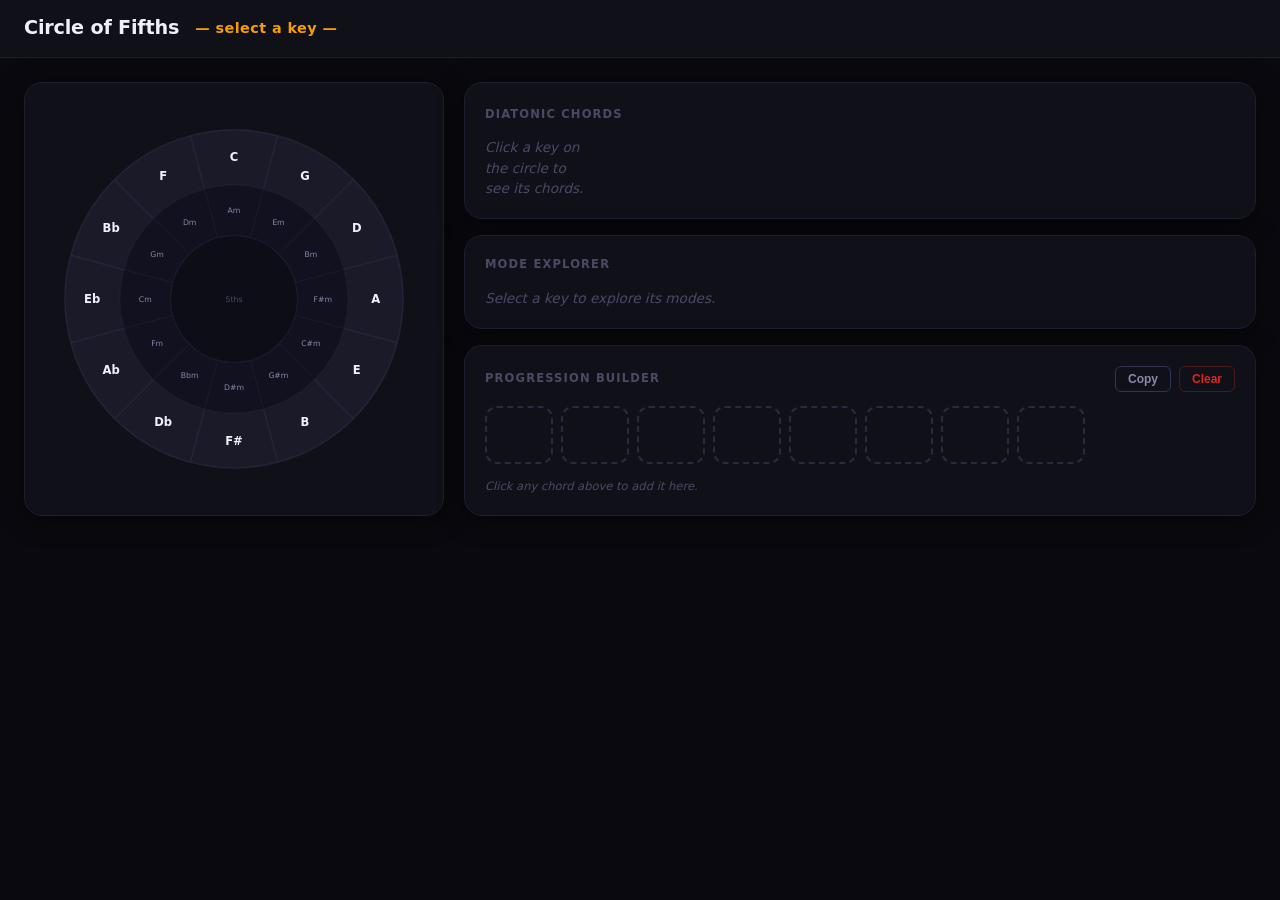
==== index.html @ 16971f15 "Add Circle of Fifths guitar tool (v1.0) Interactive browser tool for a left-handed guitarist to expl" ====
<!DOCTYPE html>
<html lang="en">
<head>
  <meta charset="UTF-8">
  <meta name="viewport" content="width=device-width, initial-scale=1.0">
  <title>Circle of Fifths — Guitar Tool</title>
  <link rel="stylesheet" href="css/style.css">
</head>
<body>

  <header class="site-header">
    <div class="header-inner">
      <h1>Circle of Fifths</h1>
      <span class="header-key" id="header-key">— select a key —</span>
    </div>
  </header>

  <main class="layout">

    <!-- Left column: Circle SVG -->
    <section class="panel panel--circle">
      <svg id="circle-svg" viewBox="-200 -200 400 400" width="400" height="400" aria-label="Circle of Fifths"></svg>
    </section>

    <!-- Right column: stacked panels -->
    <div class="panel-stack">

      <!-- Diatonic chords -->
      <section class="panel panel--chords">
        <h2 class="panel-title">Diatonic Chords <span id="key-label"></span></h2>
        <div class="chord-grid" id="chord-grid">
          <p class="placeholder">Click a key on the circle to see its chords.</p>
        </div>
      </section>

      <!-- Mode explorer -->
      <section class="panel panel--modes">
        <h2 class="panel-title">Mode Explorer</h2>
        <div class="mode-list" id="mode-list">
          <p class="placeholder">Select a key to explore its modes.</p>
        </div>
      </section>

      <!-- Progression builder -->
      <section class="panel panel--progression">
        <div class="progression-header">
          <h2 class="panel-title">Progression Builder</h2>
          <div class="progression-actions">
            <button class="btn btn--ghost" id="btn-copy" title="Copy chord names to clipboard">Copy</button>
            <button class="btn btn--danger" id="btn-clear">Clear</button>
          </div>
        </div>
        <div class="progression-slots" id="progression-slots"></div>
        <p class="progression-hint" id="progression-hint">Click any chord above to add it here.</p>
      </section>

    </div>
  </main>

  <!-- Chord diagram modal -->
  <div class="modal-overlay" id="modal-overlay" hidden>
    <div class="modal" id="modal-chord" role="dialog" aria-modal="true">
      <button class="modal-close" id="modal-close" aria-label="Close">×</button>
      <h3 class="modal-title" id="modal-title"></h3>
      <p class="modal-subtitle" id="modal-subtitle"></p>
      <div class="diagram-container">
        <svg id="diagram-svg" viewBox="0 0 130 170" width="130" height="170"></svg>
      </div>
      <p class="diagram-lefty-note">Left-handed diagram (low E on right)</p>
    </div>
  </div>

  <!-- Shared state: declared before all modules so every script can access it -->
  <script>
    var AppState = {
      currentKey: null,
      currentKeyIndex: null,
      currentChords: [],
    };
  </script>

  <!-- Modules loaded in dependency order (no ES modules — file:// CORS safe) -->
  <script src="js/theory.js"></script>
  <script src="js/voicings.js"></script>
  <script src="js/circle.js"></script>
  <script src="js/chords.js"></script>
  <script src="js/progression.js"></script>
  <script src="js/app.js"></script>

</body>
</html>
---- css/style.css ----
/* ============================================================
   Circle of Fifths — Guitar Tool
   Dark music-studio aesthetic
   ============================================================ */

/* --- Design Tokens ----------------------------------------- */
:root {
  --bg-base:      #09090f;
  --bg-surface:   #101018;
  --bg-elevated:  #181826;
  --bg-hover:     #1f1f30;

  --text-primary:   #f0f0f8;
  --text-secondary: #8888aa;
  --text-muted:     #4a4a66;

  /* Chord quality colors */
  --color-maj:  #f59e0b;   /* amber/gold */
  --color-min:  #6b7280;   /* steel gray */
  --color-dim:  #ef4444;   /* red */

  /* Circle highlight colors */
  --circle-selected:  #7c3aed;   /* violet — selected key */
  --circle-fifth:     #0891b2;   /* cyan — dominant (V) */
  --circle-fourth:    #0e7490;   /* dark cyan — subdominant (IV) */
  --circle-rel-minor: #6d28d9;   /* purple — relative minor */
  --circle-default:   #1a1a28;
  --circle-minor-default: #111120;

  /* Accent / UI */
  --accent:       #7c3aed;
  --accent-hover: #6d28d9;
  --danger:       #dc2626;

  --radius-sm:  6px;
  --radius-md:  12px;
  --radius-lg:  18px;

  --shadow-panel: 0 4px 24px rgba(0,0,0,0.5);
  --glow-violet:  0 0 24px rgba(124,58,237,0.35);

  --font-ui: 'Inter', 'Segoe UI', system-ui, sans-serif;
}

/* --- Reset -------------------------------------------------- */
*, *::before, *::after { box-sizing: border-box; margin: 0; padding: 0; }
html { font-size: 16px; }
body {
  background: var(--bg-base);
  color: var(--text-primary);
  font-family: var(--font-ui);
  min-height: 100vh;
  line-height: 1.5;
}

/* --- Header ------------------------------------------------- */
.site-header {
  background: var(--bg-surface);
  border-bottom: 1px solid #1e1e30;
  padding: 14px 24px;
  position: sticky;
  top: 0;
  z-index: 10;
}
.header-inner {
  max-width: 1300px;
  margin: 0 auto;
  display: flex;
  align-items: center;
  gap: 16px;
}
.site-header h1 {
  font-size: 1.2rem;
  font-weight: 700;
  letter-spacing: -0.01em;
  color: var(--text-primary);
}
.header-key {
  font-size: 0.9rem;
  color: var(--color-maj);
  font-weight: 600;
  letter-spacing: 0.03em;
}

/* --- Layout ------------------------------------------------- */
.layout {
  display: grid;
  grid-template-columns: 420px 1fr;
  gap: 20px;
  padding: 24px;
  max-width: 1300px;
  margin: 0 auto;
  align-items: start;
}

@media (max-width: 900px) {
  .layout {
    grid-template-columns: 1fr;
  }
  .panel--circle {
    display: flex;
    justify-content: center;
  }
}

/* --- Panels ------------------------------------------------- */
.panel {
  background: var(--bg-surface);
  border: 1px solid #1e1e30;
  border-radius: var(--radius-lg);
  padding: 20px;
  box-shadow: var(--shadow-panel);
}

.panel-stack {
  display: flex;
  flex-direction: column;
  gap: 16px;
}

.panel-title {
  font-size: 0.72rem;
  font-weight: 600;
  letter-spacing: 0.1em;
  text-transform: uppercase;
  color: var(--text-muted);
  margin-bottom: 14px;
}
.panel-title span {
  color: var(--color-maj);
  text-transform: none;
  letter-spacing: 0;
  font-size: 0.85rem;
}

.placeholder {
  color: var(--text-muted);
  font-size: 0.85rem;
  font-style: italic;
}

/* --- Circle SVG -------------------------------------------- */
.panel--circle {
  display: flex;
  justify-content: center;
  align-items: center;
  padding: 16px;
}

/* CSS classes applied to SVG <path> elements by circle.js */
.arc-major {
  fill: var(--circle-default);
  stroke: #242438;
  stroke-width: 1.5;
  cursor: pointer;
  transition: fill 0.15s ease, filter 0.15s ease;
}
.arc-major:hover { fill: var(--bg-hover); }
.arc-major.selected {
  fill: var(--circle-selected);
  filter: drop-shadow(0 0 10px rgba(124,58,237,0.7));
}
.arc-major.neighbor-fifth  { fill: #0c3d4d; }
.arc-major.neighbor-fourth { fill: #0a3040; }

.arc-minor {
  fill: var(--circle-minor-default);
  stroke: #1a1a2a;
  stroke-width: 1;
  cursor: pointer;
  transition: fill 0.15s ease;
}
.arc-minor:hover { fill: #181828; }
.arc-minor.selected { fill: var(--circle-rel-minor); }
.arc-minor.neighbor-fifth  { fill: #0a2a35; }
.arc-minor.neighbor-fourth { fill: #08222c; }

/* Text inside circle arcs */
.arc-label-major {
  fill: var(--text-primary);
  font-size: 12px;
  font-weight: 700;
  font-family: var(--font-ui);
  text-anchor: middle;
  dominant-baseline: central;
  pointer-events: none;
  user-select: none;
}
.arc-label-minor {
  fill: var(--text-secondary);
  font-size: 8px;
  font-weight: 500;
  font-family: var(--font-ui);
  text-anchor: middle;
  dominant-baseline: central;
  pointer-events: none;
  user-select: none;
}
.arc-label-major.selected { fill: #ffffff; }
.arc-label-minor.selected { fill: #e0d4ff; }

/* Center hub */
.circle-center {
  fill: #0d0d18;
  stroke: #242438;
  stroke-width: 1.5;
}
.circle-center-text {
  fill: var(--text-muted);
  font-size: 8px;
  font-family: var(--font-ui);
  text-anchor: middle;
  dominant-baseline: central;
  pointer-events: none;
  user-select: none;
}

/* --- Chord Grid -------------------------------------------- */
.chord-grid {
  display: grid;
  grid-template-columns: repeat(7, 1fr);
  gap: 6px;
}

@media (max-width: 700px) {
  .chord-grid { grid-template-columns: repeat(4, 1fr); }
}

.chord-card {
  background: var(--bg-elevated);
  border: 2px solid transparent;
  border-radius: var(--radius-md);
  padding: 10px 6px;
  cursor: pointer;
  text-align: center;
  transition: border-color 0.15s, transform 0.1s, box-shadow 0.15s;
  position: relative;
}
.chord-card:hover {
  border-color: var(--accent);
  transform: translateY(-2px);
  box-shadow: 0 4px 16px rgba(124,58,237,0.2);
}
.chord-card.active {
  border-color: var(--color-maj);
  background: #1e1a0a;
}

.chord-roman {
  display: block;
  font-size: 0.62rem;
  font-weight: 700;
  letter-spacing: 0.05em;
  margin-bottom: 4px;
}
.chord-card--maj .chord-roman { color: var(--color-maj); }
.chord-card--min .chord-roman { color: var(--color-min); }
.chord-card--dim .chord-roman { color: var(--color-dim); }

.chord-name {
  display: block;
  font-size: 1rem;
  font-weight: 700;
  line-height: 1.1;
  margin-bottom: 3px;
}

.chord-mode-name {
  display: block;
  font-size: 0.6rem;
  color: var(--text-muted);
  line-height: 1.2;
}

.btn-diagram {
  display: block;
  width: 100%;
  margin-top: 6px;
  padding: 3px 0;
  background: #242438;
  border: 1px solid #333355;
  border-radius: var(--radius-sm);
  color: var(--text-secondary);
  font-size: 0.58rem;
  letter-spacing: 0.05em;
  cursor: pointer;
  transition: background 0.1s, color 0.1s;
}
.btn-diagram:hover {
  background: var(--accent);
  color: #fff;
  border-color: var(--accent);
}

/* --- Mode List --------------------------------------------- */
.mode-list {
  display: flex;
  flex-direction: column;
  gap: 8px;
}

.mode-row {
  display: flex;
  gap: 12px;
  align-items: flex-start;
  padding: 10px 12px;
  background: var(--bg-elevated);
  border-radius: var(--radius-md);
  border-left: 3px solid var(--mode-color, #333);
}

.mode-meta {
  flex-shrink: 0;
  min-width: 72px;
}
.mode-chord-name {
  font-weight: 700;
  font-size: 0.95rem;
  display: block;
  line-height: 1.2;
}
.mode-roman {
  font-size: 0.65rem;
  color: var(--text-muted);
  display: block;
}

.mode-info { flex: 1; }
.mode-name {
  font-size: 0.78rem;
  font-weight: 600;
  color: var(--text-secondary);
  display: block;
  margin-bottom: 2px;
}
.mode-desc {
  font-size: 0.72rem;
  color: var(--text-muted);
  line-height: 1.4;
}

/* --- Progression Builder ----------------------------------- */
.progression-header {
  display: flex;
  justify-content: space-between;
  align-items: center;
  margin-bottom: 14px;
}
.progression-header .panel-title { margin-bottom: 0; }

.progression-actions {
  display: flex;
  gap: 8px;
}

.btn {
  padding: 5px 12px;
  border-radius: var(--radius-sm);
  font-size: 0.75rem;
  font-weight: 600;
  cursor: pointer;
  border: 1px solid transparent;
  transition: background 0.1s, opacity 0.1s;
}
.btn--ghost {
  background: transparent;
  border-color: #333355;
  color: var(--text-secondary);
}
.btn--ghost:hover { border-color: var(--accent); color: var(--text-primary); }
.btn--danger {
  background: transparent;
  border-color: #4a1a1a;
  color: var(--danger);
}
.btn--danger:hover { background: var(--danger); color: #fff; }

.progression-slots {
  display: flex;
  gap: 8px;
  flex-wrap: wrap;
  min-height: 62px;
  align-items: flex-start;
}

.prog-slot {
  width: 68px;
  min-height: 58px;
  border-radius: var(--radius-md);
  display: flex;
  flex-direction: column;
  align-items: center;
  justify-content: center;
  gap: 3px;
  position: relative;
  font-size: 0.8rem;
}
.prog-slot--empty {
  border: 2px dashed #2a2a3f;
  background: transparent;
}
.prog-slot--filled {
  background: var(--bg-elevated);
  border: 2px solid #333355;
  cursor: pointer;
}
.prog-slot--filled:hover { border-color: var(--danger); }
.prog-slot--filled:hover .prog-remove { opacity: 1; }

.prog-slot--maj { border-color: #3a2a00 !important; }
.prog-slot--maj:hover { border-color: var(--danger) !important; }
.prog-slot--min { border-color: #2a2a3a !important; }
.prog-slot--min:hover { border-color: var(--danger) !important; }
.prog-slot--dim { border-color: #2a1010 !important; }
.prog-slot--dim:hover { border-color: var(--danger) !important; }

.prog-roman {
  font-size: 0.6rem;
  color: var(--text-muted);
  font-weight: 600;
}
.prog-name {
  font-weight: 700;
  font-size: 0.9rem;
}
.prog-slot--maj .prog-name { color: var(--color-maj); }
.prog-slot--min .prog-name { color: var(--text-secondary); }
.prog-slot--dim .prog-name { color: var(--color-dim); }

.prog-remove {
  position: absolute;
  top: -7px; right: -7px;
  width: 18px; height: 18px;
  border-radius: 50%;
  background: var(--danger);
  color: #fff;
  border: none;
  cursor: pointer;
  font-size: 11px;
  line-height: 1;
  display: flex;
  align-items: center;
  justify-content: center;
  opacity: 0;
  transition: opacity 0.15s;
}

.progression-hint {
  font-size: 0.72rem;
  color: var(--text-muted);
  font-style: italic;
  margin-top: 10px;
}

/* --- Modal ------------------------------------------------- */
.modal-overlay {
  position: fixed;
  inset: 0;
  background: rgba(0,0,0,0.75);
  display: flex;
  align-items: center;
  justify-content: center;
  backdrop-filter: blur(4px);
  z-index: 100;
}
.modal-overlay[hidden] { display: none; }

.modal {
  background: var(--bg-surface);
  border: 1px solid #2a2a40;
  border-radius: var(--radius-lg);
  padding: 28px 32px;
  min-width: 220px;
  text-align: center;
  position: relative;
  box-shadow: var(--glow-violet), var(--shadow-panel);
  animation: modal-in 0.18s ease;
}
@keyframes modal-in {
  from { opacity: 0; transform: scale(0.92) translateY(8px); }
  to   { opacity: 1; transform: scale(1) translateY(0); }
}

.modal-close {
  position: absolute;
  top: 12px; right: 14px;
  background: transparent;
  border: none;
  color: var(--text-muted);
  font-size: 1.4rem;
  cursor: pointer;
  line-height: 1;
  transition: color 0.1s;
}
.modal-close:hover { color: var(--text-primary); }

.modal-title {
  font-size: 1.6rem;
  font-weight: 800;
  margin-bottom: 4px;
}
.modal-subtitle {
  font-size: 0.75rem;
  color: var(--text-muted);
  margin-bottom: 20px;
}

.diagram-container {
  display: flex;
  justify-content: center;
  margin: 0 auto 10px;
}

.diagram-lefty-note {
  font-size: 0.65rem;
  color: var(--text-muted);
  font-style: italic;
  margin-top: 8px;
}

/* Chord diagram SVG element styles */
.fret-line        { stroke: #2a2a44; stroke-width: 1; }
.fret-line--nut   { stroke: #888; stroke-width: 3; }
.string-line      { stroke: #3a3a55; stroke-width: 1; }
.fret-dot         { fill: var(--accent); }
.dot-open         { fill: none; stroke: #888; stroke-width: 1.5; }
.dot-mute-line    { stroke: #666; stroke-width: 1.5; stroke-linecap: round; }
.barre-bar        { stroke: var(--accent); stroke-width: 10; stroke-linecap: round; opacity: 0.75; }
.fret-number      { fill: var(--text-muted); font-size: 9px; font-family: var(--font-ui); }
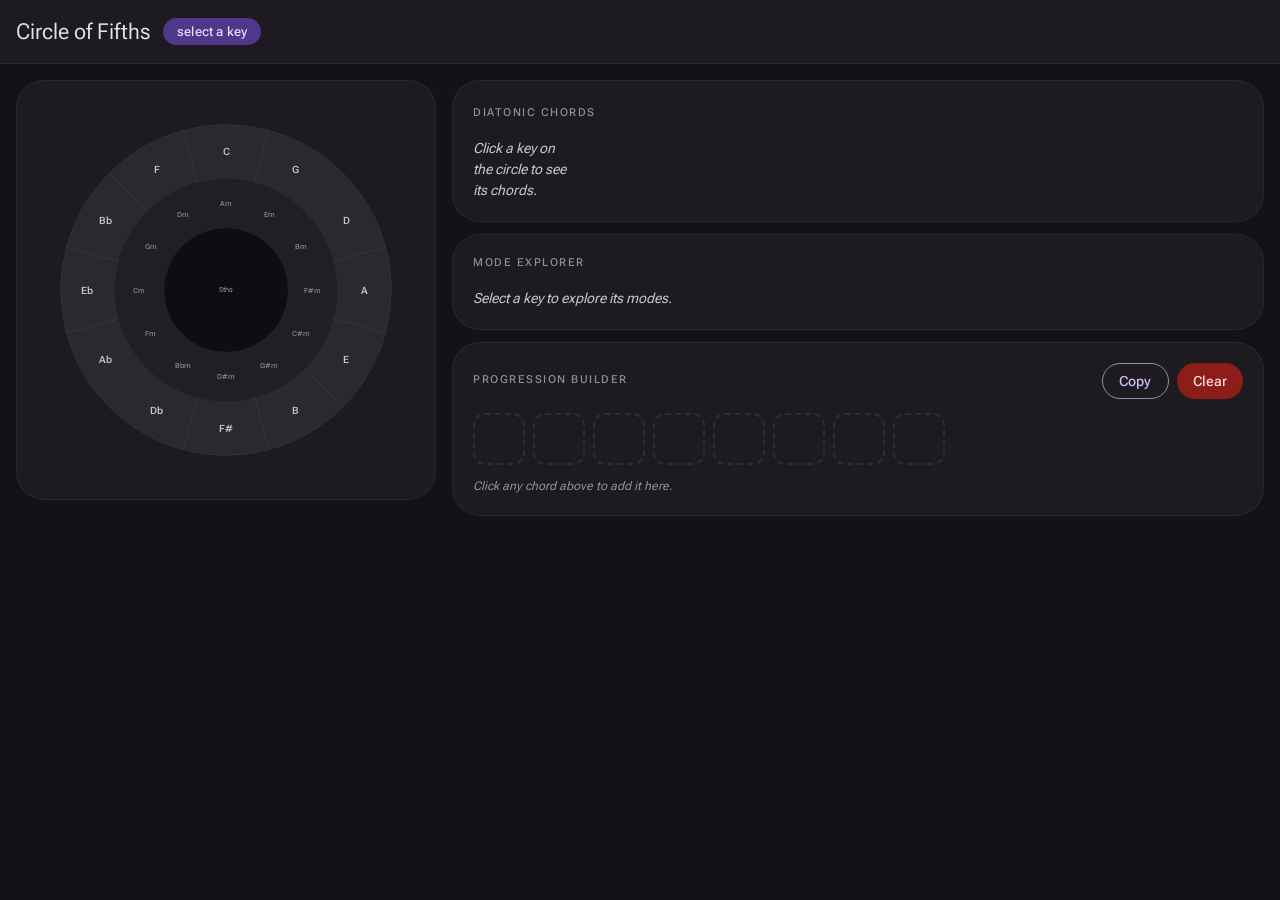
==== commit 3132921b: "Redesign with Material Design 3 + add Vercel hosting config - css/style.css: Complete MD3 dark theme" ====
--- a/index.html
+++ b/index.html
@@ -4,6 +4,12 @@
   <meta charset="UTF-8">
   <meta name="viewport" content="width=device-width, initial-scale=1.0">
   <title>Circle of Fifths — Guitar Tool</title>
+
+  <!-- Roboto Flex — variable font, MD3 standard -->
+  <link rel="preconnect" href="https://fonts.googleapis.com">
+  <link rel="preconnect" href="https://fonts.gstatic.com" crossorigin>
+  <link rel="stylesheet" href="https://fonts.googleapis.com/css2?family=Roboto+Flex:opsz,wght@8..144,300..900&display=swap">
+
   <link rel="stylesheet" href="css/style.css">
 </head>
 <body>
@@ -11,22 +17,25 @@
   <header class="site-header">
     <div class="header-inner">
       <h1>Circle of Fifths</h1>
-      <span class="header-key" id="header-key">— select a key —</span>
+      <span class="header-key" id="header-key">select a key</span>
     </div>
   </header>
 
   <main class="layout">
 
-    <!-- Left column: Circle SVG -->
-    <section class="panel panel--circle">
-      <svg id="circle-svg" viewBox="-200 -200 400 400" width="400" height="400" aria-label="Circle of Fifths"></svg>
+    <!-- Left column: Circle of Fifths SVG -->
+    <section class="panel panel--circle" aria-label="Circle of Fifths">
+      <svg id="circle-svg"
+           viewBox="-200 -200 400 400"
+           width="400" height="400"
+           aria-label="Interactive Circle of Fifths — click a segment to select a key"></svg>
     </section>
 
     <!-- Right column: stacked panels -->
     <div class="panel-stack">
 
-      <!-- Diatonic chords -->
-      <section class="panel panel--chords">
+      <!-- Diatonic chord grid -->
+      <section class="panel panel--chords" aria-live="polite">
         <h2 class="panel-title">Diatonic Chords <span id="key-label"></span></h2>
         <div class="chord-grid" id="chord-grid">
           <p class="placeholder">Click a key on the circle to see its chords.</p>
@@ -34,7 +43,7 @@
       </section>
 
       <!-- Mode explorer -->
-      <section class="panel panel--modes">
+      <section class="panel panel--modes" aria-live="polite">
         <h2 class="panel-title">Mode Explorer</h2>
         <div class="mode-list" id="mode-list">
           <p class="placeholder">Select a key to explore its modes.</p>
@@ -50,36 +59,36 @@
             <button class="btn btn--danger" id="btn-clear">Clear</button>
           </div>
         </div>
-        <div class="progression-slots" id="progression-slots"></div>
+        <div class="progression-slots" id="progression-slots" aria-live="polite"></div>
         <p class="progression-hint" id="progression-hint">Click any chord above to add it here.</p>
       </section>
 
     </div>
   </main>
 
-  <!-- Chord diagram modal -->
-  <div class="modal-overlay" id="modal-overlay" hidden>
-    <div class="modal" id="modal-chord" role="dialog" aria-modal="true">
-      <button class="modal-close" id="modal-close" aria-label="Close">×</button>
+  <!-- MD3 Dialog: chord diagram -->
+  <div class="modal-overlay" id="modal-overlay" hidden role="presentation">
+    <div class="modal" id="modal-chord" role="dialog" aria-modal="true" aria-labelledby="modal-title">
+      <button class="modal-close" id="modal-close" aria-label="Close diagram">&#x2715;</button>
       <h3 class="modal-title" id="modal-title"></h3>
       <p class="modal-subtitle" id="modal-subtitle"></p>
       <div class="diagram-container">
-        <svg id="diagram-svg" viewBox="0 0 130 170" width="130" height="170"></svg>
+        <svg id="diagram-svg" viewBox="0 0 130 170" width="130" height="170" aria-hidden="true"></svg>
       </div>
-      <p class="diagram-lefty-note">Left-handed diagram (low E on right)</p>
+      <p class="diagram-lefty-note">Left-handed · low E on right</p>
     </div>
   </div>
 
-  <!-- Shared state: declared before all modules so every script can access it -->
+  <!-- Shared state: declared before modules -->
   <script>
     var AppState = {
-      currentKey: null,
+      currentKey:      null,
       currentKeyIndex: null,
-      currentChords: [],
+      currentChords:   [],
     };
   </script>
 
-  <!-- Modules loaded in dependency order (no ES modules — file:// CORS safe) -->
+  <!-- Modules in dependency order (no ES modules — Vercel-safe and file:// safe) -->
   <script src="js/theory.js"></script>
   <script src="js/voicings.js"></script>
   <script src="js/circle.js"></script>
--- a/css/style.css
+++ b/css/style.css
@@ -1,529 +1,587 @@
 /* ============================================================
    Circle of Fifths — Guitar Tool
-   Dark music-studio aesthetic
+   Material Design 3 · Dark Theme · Purple seed
    ============================================================ */
 
-/* --- Design Tokens ----------------------------------------- */
+/* ── MD3 Color System ─────────────────────────────────────── */
 :root {
-  --bg-base:      #09090f;
-  --bg-surface:   #101018;
-  --bg-elevated:  #181826;
-  --bg-hover:     #1f1f30;
-
-  --text-primary:   #f0f0f8;
-  --text-secondary: #8888aa;
-  --text-muted:     #4a4a66;
-
-  /* Chord quality colors */
-  --color-maj:  #f59e0b;   /* amber/gold */
-  --color-min:  #6b7280;   /* steel gray */
-  --color-dim:  #ef4444;   /* red */
-
-  /* Circle highlight colors */
-  --circle-selected:  #7c3aed;   /* violet — selected key */
-  --circle-fifth:     #0891b2;   /* cyan — dominant (V) */
-  --circle-fourth:    #0e7490;   /* dark cyan — subdominant (IV) */
-  --circle-rel-minor: #6d28d9;   /* purple — relative minor */
-  --circle-default:   #1a1a28;
-  --circle-minor-default: #111120;
-
-  /* Accent / UI */
-  --accent:       #7c3aed;
-  --accent-hover: #6d28d9;
-  --danger:       #dc2626;
-
-  --radius-sm:  6px;
-  --radius-md:  12px;
-  --radius-lg:  18px;
-
-  --shadow-panel: 0 4px 24px rgba(0,0,0,0.5);
-  --glow-violet:  0 0 24px rgba(124,58,237,0.35);
-
-  --font-ui: 'Inter', 'Segoe UI', system-ui, sans-serif;
-}
-
-/* --- Reset -------------------------------------------------- */
+  /* Primary — Violet */
+  --md-primary:                #D0BCFF;
+  --md-on-primary:             #381E72;
+  --md-primary-container:      #4F378A;
+  --md-on-primary-container:   #EADDFF;
+
+  /* Secondary — Lavender */
+  --md-secondary:              #CCC2DC;
+  --md-on-secondary:           #332D41;
+  --md-secondary-container:    #4A4458;
+  --md-on-secondary-container: #E8DEF8;
+
+  /* Tertiary — Rose */
+  --md-tertiary:               #EFB8C8;
+  --md-on-tertiary:            #492532;
+  --md-tertiary-container:     #633B48;
+  --md-on-tertiary-container:  #FFD8E4;
+
+  /* Error */
+  --md-error:                  #F2B8B5;
+  --md-on-error:               #601410;
+  --md-error-container:        #8C1D18;
+  --md-on-error-container:     #F9DEDC;
+
+  /* Surface (dark) */
+  --md-background:             #141218;
+  --md-on-background:          #E6E0E9;
+  --md-surface:                #141218;
+  --md-on-surface:             #E6E0E9;
+  --md-surface-variant:        #49454F;
+  --md-on-surface-variant:     #CAC4D0;
+  --md-outline:                #938F99;
+  --md-outline-variant:        #49454F;
+
+  /* Surface containers — elevation tiers */
+  --md-surf-0: #0F0D13;
+  --md-surf-1: #1D1B20;
+  --md-surf-2: #211F26;
+  --md-surf-3: #2B2930;
+  --md-surf-4: #302E37;
+  --md-surf-5: #36343B;
+
+  /* Music semantic */
+  --color-maj: #FFB84D;
+  --color-min: #CAC4D0;
+  --color-dim: #F2B8B5;
+
+  /* Circle highlight colours */
+  --circle-selected-fill:  #4F378A;
+  --circle-fifth-fill:     #1A3B39;
+  --circle-fourth-fill:    #1B2F46;
+  --circle-minor-sel-fill: #4A4458;
+
+  /* MD3 Shape scale */
+  --shape-xs:   4px;
+  --shape-sm:   8px;
+  --shape-md:   12px;
+  --shape-lg:   16px;
+  --shape-xl:   28px;
+  --shape-full: 9999px;
+
+  --font: 'Roboto Flex', 'Roboto', system-ui, sans-serif;
+}
+
+/* ── Reset ────────────────────────────────────────────────── */
 *, *::before, *::after { box-sizing: border-box; margin: 0; padding: 0; }
-html { font-size: 16px; }
+html { font-size: 16px; scroll-behavior: smooth; }
 body {
-  background: var(--bg-base);
-  color: var(--text-primary);
-  font-family: var(--font-ui);
+  background: var(--md-background);
+  color: var(--md-on-background);
+  font-family: var(--font);
   min-height: 100vh;
   line-height: 1.5;
-}
-
-/* --- Header ------------------------------------------------- */
+  -webkit-font-smoothing: antialiased;
+}
+
+/* ── MD3 Top App Bar ──────────────────────────────────────── */
 .site-header {
-  background: var(--bg-surface);
-  border-bottom: 1px solid #1e1e30;
-  padding: 14px 24px;
+  background: var(--md-surf-1);
+  height: 64px;
+  display: flex;
+  align-items: center;
+  padding: 0 16px;
   position: sticky;
   top: 0;
-  z-index: 10;
+  z-index: 20;
+  border-bottom: 1px solid rgba(255,255,255,0.07);
 }
 .header-inner {
-  max-width: 1300px;
+  max-width: 1400px;
+  width: 100%;
   margin: 0 auto;
   display: flex;
   align-items: center;
-  gap: 16px;
+  gap: 12px;
 }
 .site-header h1 {
-  font-size: 1.2rem;
-  font-weight: 700;
-  letter-spacing: -0.01em;
-  color: var(--text-primary);
+  font-size: 22px;
+  font-weight: 400;
+  color: var(--md-on-surface);
+  letter-spacing: 0;
+  line-height: 1;
 }
 .header-key {
-  font-size: 0.9rem;
-  color: var(--color-maj);
-  font-weight: 600;
-  letter-spacing: 0.03em;
-}
-
-/* --- Layout ------------------------------------------------- */
+  font-size: 13px;
+  font-weight: 500;
+  background: var(--md-primary-container);
+  color: var(--md-on-primary-container);
+  padding: 4px 14px;
+  border-radius: var(--shape-full);
+  letter-spacing: 0.2px;
+  transition: background 0.2s;
+}
+
+/* ── Layout grid ──────────────────────────────────────────── */
 .layout {
   display: grid;
   grid-template-columns: 420px 1fr;
-  gap: 20px;
-  padding: 24px;
-  max-width: 1300px;
+  gap: 16px;
+  padding: 16px;
+  max-width: 1400px;
   margin: 0 auto;
   align-items: start;
 }
-
-@media (max-width: 900px) {
+@media (max-width: 1120px) {
   .layout {
     grid-template-columns: 1fr;
+    max-width: 660px;
   }
-  .panel--circle {
-    display: flex;
-    justify-content: center;
-  }
-}
-
-/* --- Panels ------------------------------------------------- */
+}
+
+/* ── Surface cards (panels) ───────────────────────────────── */
 .panel {
-  background: var(--bg-surface);
-  border: 1px solid #1e1e30;
-  border-radius: var(--radius-lg);
+  background: var(--md-surf-1);
+  border-radius: var(--shape-xl);
   padding: 20px;
-  box-shadow: var(--shadow-panel);
-}
-
+  border: 1px solid rgba(255,255,255,0.06);
+}
 .panel-stack {
   display: flex;
   flex-direction: column;
-  gap: 16px;
-}
-
+  gap: 12px;
+}
 .panel-title {
-  font-size: 0.72rem;
+  font-size: 11px;
+  font-weight: 500;
+  letter-spacing: 1.5px;
+  text-transform: uppercase;
+  color: var(--md-outline);
+  margin-bottom: 16px;
+}
+.panel-title span {
+  color: var(--md-primary);
+  text-transform: none;
+  letter-spacing: 0.2px;
+  font-size: 14px;
+  font-weight: 500;
+}
+.placeholder {
+  color: var(--md-on-surface-variant);
+  font-size: 14px;
+  font-style: italic;
+}
+
+/* ── Circle panel ─────────────────────────────────────────── */
+.panel--circle {
+  display: flex;
+  justify-content: center;
+  align-items: center;
+  padding: 20px;
+}
+#circle-svg {
+  max-width: 100%;
+  height: auto;
+  display: block;
+}
+
+/* SVG arc segments */
+.arc-major {
+  fill: var(--md-surf-3);
+  stroke: rgba(255,255,255,0.05);
+  stroke-width: 1;
+  cursor: pointer;
+  transition: fill 0.18s ease;
+}
+.arc-major:hover { fill: var(--md-surf-4); }
+.arc-major.selected {
+  fill: var(--circle-selected-fill);
+  filter: drop-shadow(0 0 10px rgba(208,188,255,0.45));
+}
+.arc-major.neighbor-fifth  { fill: var(--circle-fifth-fill); }
+.arc-major.neighbor-fourth { fill: var(--circle-fourth-fill); }
+
+.arc-minor {
+  fill: var(--md-surf-2);
+  stroke: rgba(255,255,255,0.03);
+  stroke-width: 0.5;
+  cursor: pointer;
+  transition: fill 0.18s ease;
+}
+.arc-minor:hover { fill: var(--md-surf-3); }
+.arc-minor.selected { fill: var(--circle-minor-sel-fill); }
+.arc-minor.neighbor-fifth  { fill: #12292A; }
+.arc-minor.neighbor-fourth { fill: #122036; }
+
+.arc-label-major {
+  fill: var(--md-on-surface-variant);
+  font-size: 11px;
   font-weight: 600;
-  letter-spacing: 0.1em;
-  text-transform: uppercase;
-  color: var(--text-muted);
-  margin-bottom: 14px;
-}
-.panel-title span {
-  color: var(--color-maj);
-  text-transform: none;
-  letter-spacing: 0;
-  font-size: 0.85rem;
-}
-
-.placeholder {
-  color: var(--text-muted);
-  font-size: 0.85rem;
-  font-style: italic;
-}
-
-/* --- Circle SVG -------------------------------------------- */
-.panel--circle {
-  display: flex;
-  justify-content: center;
-  align-items: center;
-  padding: 16px;
-}
-
-/* CSS classes applied to SVG <path> elements by circle.js */
-.arc-major {
-  fill: var(--circle-default);
-  stroke: #242438;
-  stroke-width: 1.5;
-  cursor: pointer;
-  transition: fill 0.15s ease, filter 0.15s ease;
-}
-.arc-major:hover { fill: var(--bg-hover); }
-.arc-major.selected {
-  fill: var(--circle-selected);
-  filter: drop-shadow(0 0 10px rgba(124,58,237,0.7));
-}
-.arc-major.neighbor-fifth  { fill: #0c3d4d; }
-.arc-major.neighbor-fourth { fill: #0a3040; }
-
-.arc-minor {
-  fill: var(--circle-minor-default);
-  stroke: #1a1a2a;
-  stroke-width: 1;
-  cursor: pointer;
-  transition: fill 0.15s ease;
-}
-.arc-minor:hover { fill: #181828; }
-.arc-minor.selected { fill: var(--circle-rel-minor); }
-.arc-minor.neighbor-fifth  { fill: #0a2a35; }
-.arc-minor.neighbor-fourth { fill: #08222c; }
-
-/* Text inside circle arcs */
-.arc-label-major {
-  fill: var(--text-primary);
-  font-size: 12px;
-  font-weight: 700;
-  font-family: var(--font-ui);
+  font-family: var(--font);
   text-anchor: middle;
   dominant-baseline: central;
   pointer-events: none;
   user-select: none;
+  transition: fill 0.18s;
 }
 .arc-label-minor {
-  fill: var(--text-secondary);
-  font-size: 8px;
-  font-weight: 500;
-  font-family: var(--font-ui);
+  fill: var(--md-outline);
+  font-size: 7.5px;
+  font-weight: 500;
+  font-family: var(--font);
   text-anchor: middle;
   dominant-baseline: central;
   pointer-events: none;
   user-select: none;
 }
-.arc-label-major.selected { fill: #ffffff; }
-.arc-label-minor.selected { fill: #e0d4ff; }
-
-/* Center hub */
+.arc-label-major.selected { fill: var(--md-on-primary-container); font-weight: 700; }
+.arc-label-minor.selected { fill: var(--md-on-secondary-container); }
+
 .circle-center {
-  fill: #0d0d18;
-  stroke: #242438;
-  stroke-width: 1.5;
+  fill: var(--md-surf-0);
+  stroke: rgba(255,255,255,0.06);
+  stroke-width: 1;
 }
 .circle-center-text {
-  fill: var(--text-muted);
-  font-size: 8px;
-  font-family: var(--font-ui);
+  fill: var(--md-outline);
+  font-size: 7px;
+  font-family: var(--font);
   text-anchor: middle;
   dominant-baseline: central;
   pointer-events: none;
   user-select: none;
 }
 
-/* --- Chord Grid -------------------------------------------- */
+/* ── Chord grid ───────────────────────────────────────────── */
 .chord-grid {
   display: grid;
   grid-template-columns: repeat(7, 1fr);
-  gap: 6px;
-}
-
-@media (max-width: 700px) {
+  gap: 8px;
+}
+@media (max-width: 660px) {
   .chord-grid { grid-template-columns: repeat(4, 1fr); }
 }
+@media (max-width: 360px) {
+  .chord-grid { grid-template-columns: repeat(3, 1fr); }
+}
 
 .chord-card {
-  background: var(--bg-elevated);
-  border: 2px solid transparent;
-  border-radius: var(--radius-md);
-  padding: 10px 6px;
+  background: var(--md-surf-2);
+  border: 1.5px solid var(--md-outline-variant);
+  border-radius: var(--shape-md);
+  padding: 10px 6px 8px;
   cursor: pointer;
   text-align: center;
-  transition: border-color 0.15s, transform 0.1s, box-shadow 0.15s;
+  transition: background 0.15s, border-color 0.15s, transform 0.12s;
   position: relative;
 }
 .chord-card:hover {
-  border-color: var(--accent);
+  background: var(--md-surf-3);
+  border-color: var(--md-primary);
   transform: translateY(-2px);
-  box-shadow: 0 4px 16px rgba(124,58,237,0.2);
 }
 .chord-card.active {
-  border-color: var(--color-maj);
-  background: #1e1a0a;
+  background: rgba(79,55,138,0.5);
+  border-color: var(--md-primary);
 }
 
 .chord-roman {
   display: block;
-  font-size: 0.62rem;
+  font-size: 10px;
+  font-weight: 600;
+  letter-spacing: 0.4px;
+  margin-bottom: 4px;
+}
+.chord-card--maj .chord-roman { color: var(--color-maj); }
+.chord-card--min .chord-roman { color: var(--md-secondary); }
+.chord-card--dim .chord-roman { color: var(--md-error); }
+
+.chord-name {
+  display: block;
+  font-size: 15px;
   font-weight: 700;
-  letter-spacing: 0.05em;
-  margin-bottom: 4px;
-}
-.chord-card--maj .chord-roman { color: var(--color-maj); }
-.chord-card--min .chord-roman { color: var(--color-min); }
-.chord-card--dim .chord-roman { color: var(--color-dim); }
-
-.chord-name {
-  display: block;
-  font-size: 1rem;
-  font-weight: 700;
+  color: var(--md-on-surface);
   line-height: 1.1;
   margin-bottom: 3px;
 }
-
 .chord-mode-name {
   display: block;
-  font-size: 0.6rem;
-  color: var(--text-muted);
+  font-size: 9px;
+  color: var(--md-outline);
   line-height: 1.2;
+  margin-bottom: 5px;
 }
 
 .btn-diagram {
   display: block;
   width: 100%;
-  margin-top: 6px;
-  padding: 3px 0;
-  background: #242438;
-  border: 1px solid #333355;
-  border-radius: var(--radius-sm);
-  color: var(--text-secondary);
-  font-size: 0.58rem;
-  letter-spacing: 0.05em;
-  cursor: pointer;
-  transition: background 0.1s, color 0.1s;
+  padding: 4px 0;
+  background: transparent;
+  border: 1px solid var(--md-outline-variant);
+  border-radius: var(--shape-sm);
+  color: var(--md-on-surface-variant);
+  font-size: 9px;
+  font-family: var(--font);
+  font-weight: 500;
+  letter-spacing: 0.4px;
+  cursor: pointer;
+  transition: background 0.15s, color 0.15s, border-color 0.15s;
 }
 .btn-diagram:hover {
-  background: var(--accent);
-  color: #fff;
-  border-color: var(--accent);
-}
-
-/* --- Mode List --------------------------------------------- */
+  background: var(--md-primary-container);
+  color: var(--md-on-primary-container);
+  border-color: var(--md-primary);
+}
+
+/* ── Mode explorer ────────────────────────────────────────── */
 .mode-list {
   display: flex;
   flex-direction: column;
-  gap: 8px;
-}
-
+  gap: 6px;
+}
 .mode-row {
   display: flex;
-  gap: 12px;
+  gap: 14px;
   align-items: flex-start;
-  padding: 10px 12px;
-  background: var(--bg-elevated);
-  border-radius: var(--radius-md);
-  border-left: 3px solid var(--mode-color, #333);
-}
-
-.mode-meta {
-  flex-shrink: 0;
-  min-width: 72px;
-}
+  padding: 12px 14px;
+  background: var(--md-surf-2);
+  border-radius: var(--shape-lg);
+  border-left: 3px solid var(--mode-color, var(--md-outline-variant));
+  transition: background 0.15s;
+}
+.mode-row:hover { background: var(--md-surf-3); }
+
+.mode-meta { flex-shrink: 0; min-width: 60px; }
 .mode-chord-name {
   font-weight: 700;
-  font-size: 0.95rem;
+  font-size: 15px;
+  color: var(--md-on-surface);
   display: block;
   line-height: 1.2;
 }
 .mode-roman {
-  font-size: 0.65rem;
-  color: var(--text-muted);
-  display: block;
-}
-
-.mode-info { flex: 1; }
+  font-size: 10px;
+  color: var(--md-outline);
+  font-weight: 500;
+  display: block;
+}
+.mode-info { flex: 1; min-width: 0; }
 .mode-name {
-  font-size: 0.78rem;
+  font-size: 12px;
   font-weight: 600;
-  color: var(--text-secondary);
+  color: var(--md-on-surface-variant);
   display: block;
   margin-bottom: 2px;
 }
 .mode-desc {
-  font-size: 0.72rem;
-  color: var(--text-muted);
-  line-height: 1.4;
-}
-
-/* --- Progression Builder ----------------------------------- */
+  font-size: 12px;
+  color: var(--md-outline);
+  line-height: 1.55;
+}
+
+/* ── Progression builder ──────────────────────────────────── */
 .progression-header {
   display: flex;
   justify-content: space-between;
   align-items: center;
   margin-bottom: 14px;
+  gap: 8px;
 }
 .progression-header .panel-title { margin-bottom: 0; }
-
-.progression-actions {
-  display: flex;
-  gap: 8px;
-}
-
+.progression-actions { display: flex; gap: 8px; }
+
+/* MD3 buttons */
 .btn {
-  padding: 5px 12px;
-  border-radius: var(--radius-sm);
-  font-size: 0.75rem;
-  font-weight: 600;
-  cursor: pointer;
-  border: 1px solid transparent;
-  transition: background 0.1s, opacity 0.1s;
-}
+  height: 36px;
+  padding: 0 16px;
+  border-radius: var(--shape-full);
+  font-size: 14px;
+  font-weight: 500;
+  font-family: var(--font);
+  cursor: pointer;
+  border: none;
+  letter-spacing: 0.1px;
+  white-space: nowrap;
+  transition: background 0.15s, box-shadow 0.15s;
+  display: inline-flex;
+  align-items: center;
+  gap: 6px;
+}
+/* Outlined (Copy) */
 .btn--ghost {
   background: transparent;
-  border-color: #333355;
-  color: var(--text-secondary);
-}
-.btn--ghost:hover { border-color: var(--accent); color: var(--text-primary); }
+  border: 1px solid var(--md-outline);
+  color: var(--md-primary);
+}
+.btn--ghost:hover {
+  background: rgba(208,188,255,0.08);
+  border-color: var(--md-primary);
+}
+/* Error tonal (Clear) */
 .btn--danger {
-  background: transparent;
-  border-color: #4a1a1a;
-  color: var(--danger);
-}
-.btn--danger:hover { background: var(--danger); color: #fff; }
-
+  background: var(--md-error-container);
+  color: var(--md-on-error-container);
+}
+.btn--danger:hover {
+  background: #A32727;
+  color: #fff;
+}
+
+/* Progression strip */
 .progression-slots {
   display: flex;
   gap: 8px;
   flex-wrap: wrap;
-  min-height: 62px;
-  align-items: flex-start;
-}
-
+  min-height: 52px;
+  align-items: center;
+}
 .prog-slot {
-  width: 68px;
-  min-height: 58px;
-  border-radius: var(--radius-md);
+  min-width: 52px;
+  height: 52px;
+  border-radius: var(--shape-md);
   display: flex;
   flex-direction: column;
   align-items: center;
   justify-content: center;
-  gap: 3px;
+  gap: 2px;
   position: relative;
-  font-size: 0.8rem;
 }
 .prog-slot--empty {
-  border: 2px dashed #2a2a3f;
-  background: transparent;
+  width: 52px;
+  border: 2px dashed rgba(255,255,255,0.08);
 }
 .prog-slot--filled {
-  background: var(--bg-elevated);
-  border: 2px solid #333355;
-  cursor: pointer;
-}
-.prog-slot--filled:hover { border-color: var(--danger); }
+  padding: 0 12px;
+  background: var(--md-surf-3);
+  border: 1.5px solid var(--md-outline-variant);
+  cursor: pointer;
+  transition: border-color 0.15s;
+}
+.prog-slot--filled:hover { border-color: var(--md-error); }
 .prog-slot--filled:hover .prog-remove { opacity: 1; }
 
-.prog-slot--maj { border-color: #3a2a00 !important; }
-.prog-slot--maj:hover { border-color: var(--danger) !important; }
-.prog-slot--min { border-color: #2a2a3a !important; }
-.prog-slot--min:hover { border-color: var(--danger) !important; }
-.prog-slot--dim { border-color: #2a1010 !important; }
-.prog-slot--dim:hover { border-color: var(--danger) !important; }
-
-.prog-roman {
-  font-size: 0.6rem;
-  color: var(--text-muted);
-  font-weight: 600;
-}
-.prog-name {
-  font-weight: 700;
-  font-size: 0.9rem;
-}
+.prog-slot--maj.prog-slot--filled {
+  border-color: rgba(255,184,77,0.35);
+  background: rgba(255,184,77,0.07);
+}
+.prog-slot--dim.prog-slot--filled {
+  border-color: rgba(242,184,181,0.35);
+  background: rgba(242,184,181,0.06);
+}
+
+.prog-roman { font-size: 10px; color: var(--md-outline); font-weight: 500; line-height: 1; }
+.prog-name  { font-weight: 700; font-size: 14px; line-height: 1.1; }
 .prog-slot--maj .prog-name { color: var(--color-maj); }
-.prog-slot--min .prog-name { color: var(--text-secondary); }
-.prog-slot--dim .prog-name { color: var(--color-dim); }
+.prog-slot--min .prog-name { color: var(--md-on-surface-variant); }
+.prog-slot--dim .prog-name { color: var(--md-error); }
 
 .prog-remove {
   position: absolute;
-  top: -7px; right: -7px;
-  width: 18px; height: 18px;
+  top: -8px;
+  right: -8px;
+  width: 20px;
+  height: 20px;
   border-radius: 50%;
-  background: var(--danger);
-  color: #fff;
+  background: var(--md-error-container);
+  color: var(--md-on-error-container);
   border: none;
   cursor: pointer;
-  font-size: 11px;
-  line-height: 1;
+  font-size: 13px;
   display: flex;
   align-items: center;
   justify-content: center;
   opacity: 0;
   transition: opacity 0.15s;
 }
-
 .progression-hint {
-  font-size: 0.72rem;
-  color: var(--text-muted);
+  font-size: 12px;
+  color: var(--md-outline);
   font-style: italic;
-  margin-top: 10px;
-}
-
-/* --- Modal ------------------------------------------------- */
+  margin-top: 12px;
+}
+
+/* ── MD3 Dialog ───────────────────────────────────────────── */
 .modal-overlay {
   position: fixed;
   inset: 0;
-  background: rgba(0,0,0,0.75);
+  background: rgba(0,0,0,0.6);
   display: flex;
   align-items: center;
   justify-content: center;
-  backdrop-filter: blur(4px);
+  backdrop-filter: blur(8px);
   z-index: 100;
 }
 .modal-overlay[hidden] { display: none; }
 
 .modal {
-  background: var(--bg-surface);
-  border: 1px solid #2a2a40;
-  border-radius: var(--radius-lg);
-  padding: 28px 32px;
-  min-width: 220px;
+  background: var(--md-surf-3);
+  border-radius: var(--shape-xl);
+  padding: 24px 28px 28px;
+  min-width: 240px;
   text-align: center;
   position: relative;
-  box-shadow: var(--glow-violet), var(--shadow-panel);
-  animation: modal-in 0.18s ease;
+  border: 1px solid rgba(255,255,255,0.07);
+  box-shadow: 0 8px 48px rgba(0,0,0,0.55);
+  animation: modal-in 0.22s cubic-bezier(0.2, 0, 0, 1);
 }
 @keyframes modal-in {
-  from { opacity: 0; transform: scale(0.92) translateY(8px); }
-  to   { opacity: 1; transform: scale(1) translateY(0); }
+  from { opacity: 0; transform: scale(0.88); }
+  to   { opacity: 1; transform: scale(1); }
 }
 
 .modal-close {
   position: absolute;
-  top: 12px; right: 14px;
+  top: 10px;
+  right: 12px;
   background: transparent;
   border: none;
-  color: var(--text-muted);
-  font-size: 1.4rem;
-  cursor: pointer;
-  line-height: 1;
-  transition: color 0.1s;
-}
-.modal-close:hover { color: var(--text-primary); }
+  color: var(--md-on-surface-variant);
+  font-size: 22px;
+  cursor: pointer;
+  width: 40px;
+  height: 40px;
+  display: flex;
+  align-items: center;
+  justify-content: center;
+  border-radius: 50%;
+  transition: background 0.15s, color 0.15s;
+}
+.modal-close:hover {
+  background: rgba(255,255,255,0.08);
+  color: var(--md-on-surface);
+}
 
 .modal-title {
-  font-size: 1.6rem;
-  font-weight: 800;
+  font-size: 36px;
+  font-weight: 700;
+  color: var(--md-primary);
   margin-bottom: 4px;
+  letter-spacing: -0.5px;
 }
 .modal-subtitle {
-  font-size: 0.75rem;
-  color: var(--text-muted);
+  font-size: 11px;
+  font-weight: 500;
+  color: var(--md-outline);
+  text-transform: uppercase;
+  letter-spacing: 1.2px;
   margin-bottom: 20px;
 }
 
 .diagram-container {
   display: flex;
   justify-content: center;
-  margin: 0 auto 10px;
-}
-
+  margin: 0 auto 2px;
+}
 .diagram-lefty-note {
-  font-size: 0.65rem;
-  color: var(--text-muted);
+  font-size: 11px;
+  color: var(--md-outline);
   font-style: italic;
-  margin-top: 8px;
-}
-
-/* Chord diagram SVG element styles */
-.fret-line        { stroke: #2a2a44; stroke-width: 1; }
-.fret-line--nut   { stroke: #888; stroke-width: 3; }
-.string-line      { stroke: #3a3a55; stroke-width: 1; }
-.fret-dot         { fill: var(--accent); }
-.dot-open         { fill: none; stroke: #888; stroke-width: 1.5; }
-.dot-mute-line    { stroke: #666; stroke-width: 1.5; stroke-linecap: round; }
-.barre-bar        { stroke: var(--accent); stroke-width: 10; stroke-linecap: round; opacity: 0.75; }
-.fret-number      { fill: var(--text-muted); font-size: 9px; font-family: var(--font-ui); }
+  margin-top: 10px;
+}
+
+/* Chord diagram SVG elements */
+.fret-line        { stroke: rgba(255,255,255,0.12); stroke-width: 1; }
+.fret-line--nut   { stroke: var(--md-on-surface-variant); stroke-width: 3; }
+.string-line      { stroke: rgba(255,255,255,0.14); stroke-width: 1; }
+.fret-dot         { fill: var(--md-primary); }
+.dot-open         { fill: none; stroke: var(--md-on-surface-variant); stroke-width: 1.5; }
+.dot-mute-line    { stroke: var(--md-outline); stroke-width: 1.5; stroke-linecap: round; }
+.barre-bar        { stroke: var(--md-primary); stroke-width: 10; stroke-linecap: round; opacity: 0.8; }
+.fret-number      { fill: var(--md-outline); font-size: 9px; font-family: var(--font); }
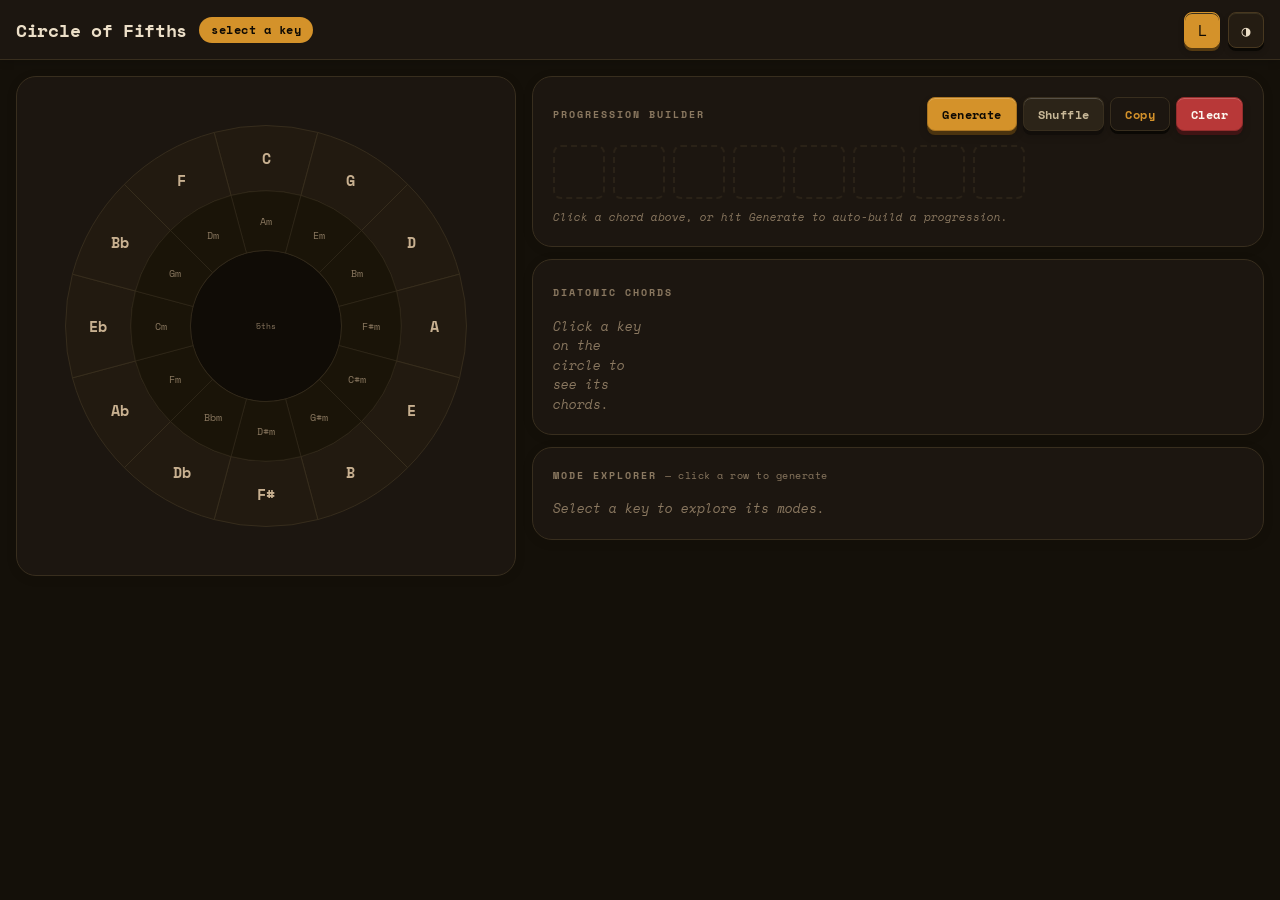
==== commit 572bfc32: "Add chord progression generator, retro UI redesign, and handedness toggle Features added: - One-clic" ====
--- a/index.html
+++ b/index.html
@@ -1,14 +1,14 @@
 <!DOCTYPE html>
-<html lang="en">
+<html lang="en" data-theme="dark">
 <head>
   <meta charset="UTF-8">
   <meta name="viewport" content="width=device-width, initial-scale=1.0">
   <title>Circle of Fifths — Guitar Tool</title>
 
-  <!-- Roboto Flex — variable font, MD3 standard -->
+  <!-- Space Mono — retro technical font -->
   <link rel="preconnect" href="https://fonts.googleapis.com">
   <link rel="preconnect" href="https://fonts.gstatic.com" crossorigin>
-  <link rel="stylesheet" href="https://fonts.googleapis.com/css2?family=Roboto+Flex:opsz,wght@8..144,300..900&display=swap">
+  <link rel="stylesheet" href="https://fonts.googleapis.com/css2?family=Space+Mono:ital,wght@0,400;0,700;1,400&display=swap">
 
   <link rel="stylesheet" href="css/style.css">
 </head>
@@ -18,6 +18,10 @@
     <div class="header-inner">
       <h1>Circle of Fifths</h1>
       <span class="header-key" id="header-key">select a key</span>
+      <div class="header-controls">
+        <button class="btn--icon" id="btn-lefty" title="Switch between left-handed and right-handed chord diagrams">L</button>
+        <button class="btn--icon" id="btn-theme" title="Toggle dark / light mode">◑</button>
+      </div>
     </div>
   </header>
 
@@ -27,12 +31,28 @@
     <section class="panel panel--circle" aria-label="Circle of Fifths">
       <svg id="circle-svg"
            viewBox="-200 -200 400 400"
-           width="400" height="400"
+           width="460" height="460"
            aria-label="Interactive Circle of Fifths — click a segment to select a key"></svg>
     </section>
 
-    <!-- Right column: stacked panels -->
+    <!-- Right column: stacked panels (Progression first on desktop) -->
     <div class="panel-stack">
+
+      <!-- Progression builder + Generator (TOP on desktop, just after circle on mobile) -->
+      <section class="panel panel--progression">
+        <div class="progression-header">
+          <h2 class="panel-title">Progression Builder</h2>
+          <div class="progression-actions">
+            <button class="btn btn--primary" id="btn-generate" title="Auto-generate a chord progression for the selected key">Generate</button>
+            <button class="btn btn--tonal" id="btn-shuffle" title="Shuffle — try a different progression">Shuffle</button>
+            <button class="btn btn--ghost" id="btn-copy" title="Copy chord names to clipboard">Copy</button>
+            <button class="btn btn--danger" id="btn-clear">Clear</button>
+          </div>
+        </div>
+        <div class="progression-slots" id="progression-slots" aria-live="polite"></div>
+        <p class="progression-hint" id="progression-hint">Click a chord above, or hit Generate to auto-build a progression.</p>
+        <div class="explanation-panel" id="explanation-panel" style="display:none" aria-live="polite"></div>
+      </section>
 
       <!-- Diatonic chord grid -->
       <section class="panel panel--chords" aria-live="polite">
@@ -44,29 +64,16 @@
 
       <!-- Mode explorer -->
       <section class="panel panel--modes" aria-live="polite">
-        <h2 class="panel-title">Mode Explorer</h2>
+        <h2 class="panel-title">Mode Explorer <span style="font-size:10px;font-weight:400;letter-spacing:0.5px;color:var(--muted-foreground)">— click a row to generate</span></h2>
         <div class="mode-list" id="mode-list">
           <p class="placeholder">Select a key to explore its modes.</p>
         </div>
       </section>
 
-      <!-- Progression builder -->
-      <section class="panel panel--progression">
-        <div class="progression-header">
-          <h2 class="panel-title">Progression Builder</h2>
-          <div class="progression-actions">
-            <button class="btn btn--ghost" id="btn-copy" title="Copy chord names to clipboard">Copy</button>
-            <button class="btn btn--danger" id="btn-clear">Clear</button>
-          </div>
-        </div>
-        <div class="progression-slots" id="progression-slots" aria-live="polite"></div>
-        <p class="progression-hint" id="progression-hint">Click any chord above to add it here.</p>
-      </section>
-
     </div>
   </main>
 
-  <!-- MD3 Dialog: chord diagram -->
+  <!-- Chord diagram modal -->
   <div class="modal-overlay" id="modal-overlay" hidden role="presentation">
     <div class="modal" id="modal-chord" role="dialog" aria-modal="true" aria-labelledby="modal-title">
       <button class="modal-close" id="modal-close" aria-label="Close diagram">&#x2715;</button>
@@ -75,7 +82,7 @@
       <div class="diagram-container">
         <svg id="diagram-svg" viewBox="0 0 130 170" width="130" height="170" aria-hidden="true"></svg>
       </div>
-      <p class="diagram-lefty-note">Left-handed · low E on right</p>
+      <p class="diagram-lefty-note" id="diagram-hand-note">Left-handed · low E on right</p>
     </div>
   </div>
 
@@ -85,15 +92,17 @@
       currentKey:      null,
       currentKeyIndex: null,
       currentChords:   [],
+      isLefty:         true,   // default left-handed; toggled by btn-lefty
     };
   </script>
 
-  <!-- Modules in dependency order (no ES modules — Vercel-safe and file:// safe) -->
+  <!-- Modules in dependency order (no ES modules — file:// safe) -->
   <script src="js/theory.js"></script>
   <script src="js/voicings.js"></script>
   <script src="js/circle.js"></script>
   <script src="js/chords.js"></script>
   <script src="js/progression.js"></script>
+  <script src="js/generator.js"></script>
   <script src="js/app.js"></script>
 
 </body>
--- a/css/style.css
+++ b/css/style.css
@@ -1,100 +1,152 @@
 /* ============================================================
    Circle of Fifths — Guitar Tool
-   Material Design 3 · Dark Theme · Purple seed
+   Design System: shadcn-inspired tokens + Retro Analog Aesthetic
+   Warm studio / vintage synthesizer vibe
    ============================================================ */
 
-/* ── MD3 Color System ─────────────────────────────────────── */
+/* ── Font ─────────────────────────────────────────────────── */
+@import url('https://fonts.googleapis.com/css2?family=Space+Mono:ital,wght@0,400;0,700;1,400&display=swap');
+
+/* ── LIGHT MODE: Warm Parchment Studio ────────────────────── */
 :root {
-  /* Primary — Violet */
-  --md-primary:                #D0BCFF;
-  --md-on-primary:             #381E72;
-  --md-primary-container:      #4F378A;
-  --md-on-primary-container:   #EADDFF;
-
-  /* Secondary — Lavender */
-  --md-secondary:              #CCC2DC;
-  --md-on-secondary:           #332D41;
-  --md-secondary-container:    #4A4458;
-  --md-on-secondary-container: #E8DEF8;
-
-  /* Tertiary — Rose */
-  --md-tertiary:               #EFB8C8;
-  --md-on-tertiary:            #492532;
-  --md-tertiary-container:     #633B48;
-  --md-on-tertiary-container:  #FFD8E4;
-
-  /* Error */
-  --md-error:                  #F2B8B5;
-  --md-on-error:               #601410;
-  --md-error-container:        #8C1D18;
-  --md-on-error-container:     #F9DEDC;
-
-  /* Surface (dark) */
-  --md-background:             #141218;
-  --md-on-background:          #E6E0E9;
-  --md-surface:                #141218;
-  --md-on-surface:             #E6E0E9;
-  --md-surface-variant:        #49454F;
-  --md-on-surface-variant:     #CAC4D0;
-  --md-outline:                #938F99;
-  --md-outline-variant:        #49454F;
-
-  /* Surface containers — elevation tiers */
-  --md-surf-0: #0F0D13;
-  --md-surf-1: #1D1B20;
-  --md-surf-2: #211F26;
-  --md-surf-3: #2B2930;
-  --md-surf-4: #302E37;
-  --md-surf-5: #36343B;
-
-  /* Music semantic */
-  --color-maj: #FFB84D;
-  --color-min: #CAC4D0;
-  --color-dim: #F2B8B5;
-
-  /* Circle highlight colours */
-  --circle-selected-fill:  #4F378A;
-  --circle-fifth-fill:     #1A3B39;
-  --circle-fourth-fill:    #1B2F46;
-  --circle-minor-sel-fill: #4A4458;
-
-  /* MD3 Shape scale */
-  --shape-xs:   4px;
-  --shape-sm:   8px;
-  --shape-md:   12px;
-  --shape-lg:   16px;
-  --shape-xl:   28px;
-  --shape-full: 9999px;
-
-  --font: 'Roboto Flex', 'Roboto', system-ui, sans-serif;
+  /* Core surfaces */
+  --background:            #f2e8d9;
+  --foreground:            #241a0e;
+  --card:                  #fdf8f0;
+  --card-foreground:       #241a0e;
+
+  /* Brand / interactive */
+  --primary:               #a85a18;
+  --primary-foreground:    #fdf8f0;
+  --secondary:             #ddd0bc;
+  --secondary-foreground:  #3e2e1e;
+  --muted:                 #e8dccb;
+  --muted-foreground:      #7a6348;
+  --accent:                #c87535;
+  --accent-foreground:     #160a00;
+
+  /* Semantic */
+  --destructive:           #a83232;
+  --destructive-foreground:#fdf8f0;
+  --border:                #c8b094;
+  --input:                 #e0d2ba;
+  --ring:                  #a85a18;
+
+  /* Radius */
+  --radius:                8px;
+  --radius-lg:             14px;
+  --radius-xl:             20px;
+  --radius-full:           9999px;
+
+  /* Keycap button tokens */
+  --btn-face:              #e8dcc8;
+  --btn-face-hover:        #ddd0b8;
+  --btn-border-top:        #f0e8d8;
+  --btn-border:            #b8a080;
+  --btn-shadow:            #96805a;
+  --btn-text:              #241a0e;
+
+  /* Music quality semantic */
+  --color-maj:             #c07028;
+  --color-min:             #706080;
+  --color-dim:             #a03030;
+
+  /* Circle highlights */
+  --circle-selected-fill:  #6b3a10;
+  --circle-fifth-fill:     #1a3020;
+  --circle-fourth-fill:    #1a2535;
+  --circle-minor-sel-fill: #3e2a12;
+  --circle-base-fill:      #e0d4be;
+  --circle-base-fill-hover:#d4c8a8;
+  --circle-minor-fill:     #e8deca;
+  --circle-minor-hover:    #dcd0b8;
+  --circle-label:          #5a4530;
+  --circle-label-sel:      #f0e4cc;
+  --circle-center:         #f2e8d4;
+
+  /* Font */
+  --font: 'Space Mono', 'Courier New', 'Courier', monospace;
+}
+
+/* ── DARK MODE: Warm Studio / Recording Booth ─────────────── */
+[data-theme="dark"] {
+  --background:            #141009;
+  --foreground:            #ecdfc8;
+  --card:                  #1c1610;
+  --card-foreground:       #ecdfc8;
+
+  --primary:               #d4922a;
+  --primary-foreground:    #0e0a04;
+  --secondary:             #2c2418;
+  --secondary-foreground:  #c8b898;
+  --muted:                 #1e1810;
+  --muted-foreground:      #8a7860;
+  --accent:                #c87535;
+  --accent-foreground:     #f0e4cc;
+
+  --destructive:           #b83838;
+  --destructive-foreground:#fdf8f0;
+  --border:                #382e1e;
+  --input:                 #281e12;
+  --ring:                  #d4922a;
+
+  --btn-face:              #241c12;
+  --btn-face-hover:        #30261a;
+  --btn-border-top:        #38301e;
+  --btn-border:            #483820;
+  --btn-shadow:            #0a0804;
+  --btn-text:              #ecdfc8;
+
+  --color-maj:             #d4922a;
+  --color-min:             #9a8aaa;
+  --color-dim:             #d06060;
+
+  --circle-selected-fill:  #5a3810;
+  --circle-fifth-fill:     #162a18;
+  --circle-fourth-fill:    #141e2e;
+  --circle-minor-sel-fill: #3a2810;
+  --circle-base-fill:      #221a10;
+  --circle-base-fill-hover:#2e2414;
+  --circle-minor-fill:     #1a1408;
+  --circle-minor-hover:    #261e10;
+  --circle-label:          #c8b090;
+  --circle-label-sel:      #f0e4cc;
+  --circle-center:         #100c06;
 }
 
 /* ── Reset ────────────────────────────────────────────────── */
 *, *::before, *::after { box-sizing: border-box; margin: 0; padding: 0; }
 html { font-size: 16px; scroll-behavior: smooth; }
 body {
-  background: var(--md-background);
-  color: var(--md-on-background);
+  background: var(--background);
+  color: var(--foreground);
   font-family: var(--font);
   min-height: 100vh;
   line-height: 1.5;
   -webkit-font-smoothing: antialiased;
-}
-
-/* ── MD3 Top App Bar ──────────────────────────────────────── */
+  transition: background-color 0.3s ease, color 0.3s ease;
+}
+
+/* Smooth theme transitions (excluding transform-heavy elements) */
+*:not(.btn):not(.chord-card):not(.prog-slot):not(.mode-row) {
+  transition: background-color 0.3s ease, border-color 0.3s ease, color 0.3s ease;
+}
+
+/* ── Top App Bar ──────────────────────────────────────────── */
 .site-header {
-  background: var(--md-surf-1);
-  height: 64px;
+  background: var(--card);
+  height: 60px;
   display: flex;
   align-items: center;
   padding: 0 16px;
   position: sticky;
   top: 0;
   z-index: 20;
-  border-bottom: 1px solid rgba(255,255,255,0.07);
+  border-bottom: 1px solid var(--border);
+  box-shadow: 0 2px 8px rgba(0,0,0,0.15);
 }
 .header-inner {
-  max-width: 1400px;
+  max-width: 1440px;
   width: 100%;
   margin: 0 auto;
   display: flex;
@@ -102,70 +154,125 @@
   gap: 12px;
 }
 .site-header h1 {
-  font-size: 22px;
-  font-weight: 400;
-  color: var(--md-on-surface);
-  letter-spacing: 0;
+  font-size: 18px;
+  font-weight: 700;
+  color: var(--foreground);
+  letter-spacing: -0.3px;
   line-height: 1;
+  flex: 0 0 auto;
 }
 .header-key {
-  font-size: 13px;
-  font-weight: 500;
-  background: var(--md-primary-container);
-  color: var(--md-on-primary-container);
-  padding: 4px 14px;
-  border-radius: var(--shape-full);
-  letter-spacing: 0.2px;
-  transition: background 0.2s;
+  font-size: 12px;
+  font-weight: 700;
+  background: var(--primary);
+  color: var(--primary-foreground);
+  padding: 4px 12px;
+  border-radius: var(--radius-full);
+  letter-spacing: 0.5px;
+}
+.header-controls {
+  margin-left: auto;
+  display: flex;
+  align-items: center;
+  gap: 8px;
+}
+
+/* ── Icon Buttons (theme toggle, handedness) ──────────────── */
+.btn--icon {
+  width: 36px;
+  height: 36px;
+  padding: 0;
+  border-radius: var(--radius);
+  background: var(--btn-face);
+  color: var(--btn-text);
+  border: 1px solid var(--btn-border);
+  font-size: 15px;
+  font-family: var(--font);
+  cursor: pointer;
+  display: inline-flex;
+  align-items: center;
+  justify-content: center;
+  box-shadow:
+    inset 0 1px 0 var(--btn-border-top),
+    0 3px 0 var(--btn-shadow),
+    0 4px 6px rgba(0,0,0,0.2);
+  transition: transform 0.07s ease, box-shadow 0.07s ease, background-color 0.15s;
+  white-space: nowrap;
+}
+.btn--icon:hover { background: var(--btn-face-hover); }
+.btn--icon:active {
+  transform: translateY(2px);
+  box-shadow:
+    inset 0 1px 0 var(--btn-border-top),
+    0 1px 0 var(--btn-shadow),
+    0 2px 3px rgba(0,0,0,0.15);
+}
+.btn--icon.active-state {
+  background: var(--primary);
+  color: var(--primary-foreground);
+  border-color: var(--primary);
+  --btn-shadow: color-mix(in srgb, var(--primary) 40%, black);
 }
 
 /* ── Layout grid ──────────────────────────────────────────── */
 .layout {
   display: grid;
-  grid-template-columns: 420px 1fr;
+  grid-template-columns: 500px 1fr;
   gap: 16px;
   padding: 16px;
-  max-width: 1400px;
+  max-width: 1440px;
   margin: 0 auto;
   align-items: start;
 }
-@media (max-width: 1120px) {
+@media (max-width: 1200px) {
   .layout {
     grid-template-columns: 1fr;
-    max-width: 660px;
+    max-width: 680px;
   }
 }
 
-/* ── Surface cards (panels) ───────────────────────────────── */
+/* ── Surface panels ───────────────────────────────────────── */
 .panel {
-  background: var(--md-surf-1);
-  border-radius: var(--shape-xl);
+  background: var(--card);
+  border-radius: var(--radius-xl);
   padding: 20px;
-  border: 1px solid rgba(255,255,255,0.06);
+  border: 1px solid var(--border);
+  box-shadow: 0 2px 12px rgba(0,0,0,0.08);
 }
 .panel-stack {
   display: flex;
   flex-direction: column;
   gap: 12px;
 }
+
+/* Panel entry animations (stagger) */
+@keyframes panel-in {
+  from { opacity: 0; transform: translateY(18px); }
+  to   { opacity: 1; transform: translateY(0); }
+}
+.panel-stack > .panel:nth-child(1) { animation: panel-in 0.45s 0.05s cubic-bezier(0.2,0,0,1) both; }
+.panel-stack > .panel:nth-child(2) { animation: panel-in 0.45s 0.12s cubic-bezier(0.2,0,0,1) both; }
+.panel-stack > .panel:nth-child(3) { animation: panel-in 0.45s 0.19s cubic-bezier(0.2,0,0,1) both; }
+.panel--circle { animation: panel-in 0.45s 0.02s cubic-bezier(0.2,0,0,1) both; }
+
 .panel-title {
-  font-size: 11px;
-  font-weight: 500;
-  letter-spacing: 1.5px;
+  font-size: 10px;
+  font-weight: 700;
+  letter-spacing: 2px;
   text-transform: uppercase;
-  color: var(--md-outline);
+  color: var(--muted-foreground);
   margin-bottom: 16px;
 }
 .panel-title span {
-  color: var(--md-primary);
+  color: var(--primary);
   text-transform: none;
-  letter-spacing: 0.2px;
+  letter-spacing: 0;
   font-size: 14px;
-  font-weight: 500;
+  font-weight: 700;
 }
 .placeholder {
-  color: var(--md-on-surface-variant);
-  font-size: 14px;
+  color: var(--muted-foreground);
+  font-size: 13px;
   font-style: italic;
 }
 
@@ -184,36 +291,40 @@
 
 /* SVG arc segments */
 .arc-major {
-  fill: var(--md-surf-3);
-  stroke: rgba(255,255,255,0.05);
-  stroke-width: 1;
+  fill: var(--circle-base-fill);
+  stroke: var(--border);
+  stroke-width: 0.8;
   cursor: pointer;
   transition: fill 0.18s ease;
 }
-.arc-major:hover { fill: var(--md-surf-4); }
+.arc-major:hover { fill: var(--circle-base-fill-hover); }
 .arc-major.selected {
   fill: var(--circle-selected-fill);
-  filter: drop-shadow(0 0 10px rgba(208,188,255,0.45));
+  filter: drop-shadow(0 0 10px rgba(180,130,40,0.5));
 }
 .arc-major.neighbor-fifth  { fill: var(--circle-fifth-fill); }
 .arc-major.neighbor-fourth { fill: var(--circle-fourth-fill); }
 
 .arc-minor {
-  fill: var(--md-surf-2);
-  stroke: rgba(255,255,255,0.03);
+  fill: var(--circle-minor-fill);
+  stroke: var(--border);
   stroke-width: 0.5;
   cursor: pointer;
   transition: fill 0.18s ease;
 }
-.arc-minor:hover { fill: var(--md-surf-3); }
+.arc-minor:hover { fill: var(--circle-minor-hover); }
 .arc-minor.selected { fill: var(--circle-minor-sel-fill); }
-.arc-minor.neighbor-fifth  { fill: #12292A; }
-.arc-minor.neighbor-fourth { fill: #122036; }
+.arc-minor.neighbor-fifth  {
+  fill: color-mix(in srgb, var(--circle-fifth-fill) 60%, var(--circle-minor-fill));
+}
+.arc-minor.neighbor-fourth {
+  fill: color-mix(in srgb, var(--circle-fourth-fill) 60%, var(--circle-minor-fill));
+}
 
 .arc-label-major {
-  fill: var(--md-on-surface-variant);
-  font-size: 11px;
-  font-weight: 600;
+  fill: var(--circle-label);
+  font-size: 13px;
+  font-weight: 700;
   font-family: var(--font);
   text-anchor: middle;
   dominant-baseline: central;
@@ -222,25 +333,25 @@
   transition: fill 0.18s;
 }
 .arc-label-minor {
-  fill: var(--md-outline);
-  font-size: 7.5px;
-  font-weight: 500;
+  fill: var(--muted-foreground);
+  font-size: 9px;
+  font-weight: 400;
   font-family: var(--font);
   text-anchor: middle;
   dominant-baseline: central;
   pointer-events: none;
   user-select: none;
 }
-.arc-label-major.selected { fill: var(--md-on-primary-container); font-weight: 700; }
-.arc-label-minor.selected { fill: var(--md-on-secondary-container); }
+.arc-label-major.selected { fill: var(--circle-label-sel); font-weight: 700; }
+.arc-label-minor.selected { fill: var(--secondary-foreground); }
 
 .circle-center {
-  fill: var(--md-surf-0);
-  stroke: rgba(255,255,255,0.06);
+  fill: var(--circle-center);
+  stroke: var(--border);
   stroke-width: 1;
 }
 .circle-center-text {
-  fill: var(--md-outline);
+  fill: var(--muted-foreground);
   font-size: 7px;
   font-family: var(--font);
   text-anchor: middle;
@@ -263,71 +374,95 @@
 }
 
 .chord-card {
-  background: var(--md-surf-2);
-  border: 1.5px solid var(--md-outline-variant);
-  border-radius: var(--shape-md);
+  background: var(--muted);
+  border: 1px solid var(--border);
+  border-radius: var(--radius);
   padding: 10px 6px 8px;
   cursor: pointer;
   text-align: center;
-  transition: background 0.15s, border-color 0.15s, transform 0.12s;
   position: relative;
+  box-shadow:
+    inset 0 1px 0 var(--btn-border-top),
+    0 2px 0 var(--btn-shadow),
+    0 3px 5px rgba(0,0,0,0.12);
+  transition: transform 0.07s ease, box-shadow 0.07s ease, background-color 0.15s;
 }
 .chord-card:hover {
-  background: var(--md-surf-3);
-  border-color: var(--md-primary);
+  background: var(--btn-face-hover);
   transform: translateY(-2px);
+  box-shadow:
+    inset 0 1px 0 var(--btn-border-top),
+    0 4px 0 var(--btn-shadow),
+    0 6px 10px rgba(0,0,0,0.18);
+}
+.chord-card:active {
+  transform: translateY(1px);
+  box-shadow:
+    inset 0 1px 0 var(--btn-border-top),
+    0 1px 0 var(--btn-shadow),
+    0 2px 3px rgba(0,0,0,0.1);
+}
+
+@keyframes card-flash {
+  0%   { background-color: color-mix(in srgb, var(--primary) 40%, var(--muted)); }
+  100% { background-color: var(--muted); }
 }
 .chord-card.active {
-  background: rgba(79,55,138,0.5);
-  border-color: var(--md-primary);
+  animation: card-flash 0.35s ease;
 }
 
 .chord-roman {
   display: block;
-  font-size: 10px;
-  font-weight: 600;
-  letter-spacing: 0.4px;
+  font-size: 9px;
+  font-weight: 700;
+  letter-spacing: 0.5px;
   margin-bottom: 4px;
 }
 .chord-card--maj .chord-roman { color: var(--color-maj); }
-.chord-card--min .chord-roman { color: var(--md-secondary); }
-.chord-card--dim .chord-roman { color: var(--md-error); }
+.chord-card--min .chord-roman { color: var(--color-min); }
+.chord-card--dim .chord-roman { color: var(--color-dim); }
 
 .chord-name {
   display: block;
-  font-size: 15px;
-  font-weight: 700;
-  color: var(--md-on-surface);
+  font-size: 14px;
+  font-weight: 700;
+  color: var(--card-foreground);
   line-height: 1.1;
   margin-bottom: 3px;
 }
 .chord-mode-name {
   display: block;
-  font-size: 9px;
-  color: var(--md-outline);
+  font-size: 8px;
+  color: var(--muted-foreground);
   line-height: 1.2;
   margin-bottom: 5px;
 }
 
+/* Diagram button — small keycap inside card */
 .btn-diagram {
   display: block;
   width: 100%;
   padding: 4px 0;
-  background: transparent;
-  border: 1px solid var(--md-outline-variant);
-  border-radius: var(--shape-sm);
-  color: var(--md-on-surface-variant);
-  font-size: 9px;
+  background: var(--btn-face);
+  border: 1px solid var(--btn-border);
+  border-radius: 4px;
+  color: var(--muted-foreground);
+  font-size: 8px;
   font-family: var(--font);
-  font-weight: 500;
-  letter-spacing: 0.4px;
+  font-weight: 700;
+  letter-spacing: 0.5px;
   cursor: pointer;
-  transition: background 0.15s, color 0.15s, border-color 0.15s;
+  box-shadow: 0 2px 0 var(--btn-shadow);
+  transition: transform 0.07s ease, box-shadow 0.07s ease, background-color 0.12s;
 }
 .btn-diagram:hover {
-  background: var(--md-primary-container);
-  color: var(--md-on-primary-container);
-  border-color: var(--md-primary);
+  background: var(--btn-face-hover);
+  color: var(--primary);
+  border-color: var(--primary);
+}
+.btn-diagram:active {
+  transform: translateY(1px);
+  box-shadow: 0 1px 0 var(--btn-shadow);
 }
 
 /* ── Mode explorer ────────────────────────────────────────── */
@@ -341,39 +476,88 @@
   gap: 14px;
   align-items: flex-start;
   padding: 12px 14px;
-  background: var(--md-surf-2);
-  border-radius: var(--shape-lg);
-  border-left: 3px solid var(--mode-color, var(--md-outline-variant));
-  transition: background 0.15s;
-}
-.mode-row:hover { background: var(--md-surf-3); }
-
-.mode-meta { flex-shrink: 0; min-width: 60px; }
+  background: var(--muted);
+  border-radius: var(--radius);
+  border-left: 3px solid var(--mode-color, var(--border));
+  transition: background-color 0.15s, border-left-width 0.15s, transform 0.1s;
+}
+.mode-row--clickable {
+  cursor: pointer;
+  box-shadow:
+    inset 0 1px 0 rgba(255,255,255,0.06),
+    0 2px 0 var(--btn-shadow),
+    0 3px 4px rgba(0,0,0,0.1);
+}
+.mode-row--clickable:hover {
+  background: var(--btn-face-hover);
+  border-left-width: 5px;
+  transform: translateX(2px);
+  box-shadow:
+    inset 0 1px 0 rgba(255,255,255,0.06),
+    0 3px 0 var(--btn-shadow),
+    0 5px 8px rgba(0,0,0,0.14);
+}
+.mode-row--clickable:active {
+  transform: translateX(1px) translateY(1px);
+  box-shadow:
+    inset 0 1px 0 rgba(255,255,255,0.04),
+    0 1px 0 var(--btn-shadow);
+}
+
+@keyframes mode-flash {
+  0%   { background-color: color-mix(in srgb, var(--primary) 25%, var(--muted)); }
+  100% { background-color: var(--muted); }
+}
+.mode-row.active { animation: mode-flash 0.35s ease; }
+
+.mode-meta { flex-shrink: 0; min-width: 58px; }
 .mode-chord-name {
   font-weight: 700;
-  font-size: 15px;
-  color: var(--md-on-surface);
+  font-size: 14px;
+  color: var(--card-foreground);
   display: block;
   line-height: 1.2;
 }
 .mode-roman {
-  font-size: 10px;
-  color: var(--md-outline);
-  font-weight: 500;
+  font-size: 9px;
+  color: var(--muted-foreground);
+  font-weight: 400;
   display: block;
 }
 .mode-info { flex: 1; min-width: 0; }
 .mode-name {
-  font-size: 12px;
-  font-weight: 600;
-  color: var(--md-on-surface-variant);
+  font-size: 11px;
+  font-weight: 700;
+  color: var(--foreground);
   display: block;
   margin-bottom: 2px;
+  letter-spacing: 0.3px;
 }
 .mode-desc {
-  font-size: 12px;
-  color: var(--md-outline);
+  font-size: 11px;
+  color: var(--muted-foreground);
   line-height: 1.55;
+}
+.mode-generate-hint {
+  align-self: center;
+  flex-shrink: 0;
+  font-size: 9px;
+  font-weight: 700;
+  color: var(--muted-foreground);
+  letter-spacing: 1px;
+  text-transform: uppercase;
+  opacity: 0;
+  transition: opacity 0.15s;
+  background: var(--btn-face);
+  border: 1px solid var(--btn-border);
+  border-radius: 4px;
+  padding: 3px 7px;
+  box-shadow: 0 1px 0 var(--btn-shadow);
+}
+.mode-row--clickable:hover .mode-generate-hint {
+  opacity: 1;
+  color: var(--primary);
+  border-color: var(--primary);
 }
 
 /* ── Progression builder ──────────────────────────────────── */
@@ -383,59 +567,108 @@
   align-items: center;
   margin-bottom: 14px;
   gap: 8px;
+  flex-wrap: wrap;
 }
 .progression-header .panel-title { margin-bottom: 0; }
-.progression-actions { display: flex; gap: 8px; }
-
-/* MD3 buttons */
+.progression-actions { display: flex; gap: 6px; flex-wrap: wrap; }
+
+/* ── All Buttons ──────────────────────────────────────────── */
 .btn {
-  height: 36px;
-  padding: 0 16px;
-  border-radius: var(--shape-full);
-  font-size: 14px;
-  font-weight: 500;
+  height: 34px;
+  padding: 0 14px;
+  border-radius: var(--radius);
+  font-size: 12px;
+  font-weight: 700;
   font-family: var(--font);
   cursor: pointer;
-  border: none;
-  letter-spacing: 0.1px;
+  letter-spacing: 0.4px;
   white-space: nowrap;
-  transition: background 0.15s, box-shadow 0.15s;
   display: inline-flex;
   align-items: center;
   gap: 6px;
-}
-/* Outlined (Copy) */
+  background: var(--btn-face);
+  color: var(--btn-text);
+  border: 1px solid var(--btn-border);
+  box-shadow:
+    inset 0 1px 0 var(--btn-border-top),
+    0 4px 0 var(--btn-shadow),
+    0 5px 8px rgba(0,0,0,0.2);
+  transition: transform 0.07s ease, box-shadow 0.07s ease, background-color 0.12s;
+}
+.btn:hover { background: var(--btn-face-hover); }
+.btn:active {
+  transform: translateY(3px);
+  box-shadow:
+    inset 0 1px 0 var(--btn-border-top),
+    0 1px 0 var(--btn-shadow),
+    0 2px 3px rgba(0,0,0,0.15);
+}
+
+/* Primary keycap — amber (Generate) */
+.btn--primary {
+  background: var(--primary);
+  color: var(--primary-foreground);
+  border-color: color-mix(in srgb, var(--primary) 80%, black);
+  --btn-shadow: color-mix(in srgb, var(--primary) 35%, black);
+  --btn-border-top: color-mix(in srgb, var(--primary) 80%, white);
+}
+.btn--primary:hover {
+  background: color-mix(in srgb, var(--primary) 85%, white);
+}
+
+/* Tonal — secondary (Shuffle) */
+.btn--tonal {
+  background: var(--secondary);
+  color: var(--secondary-foreground);
+  border-color: var(--border);
+  --btn-shadow: color-mix(in srgb, var(--secondary) 40%, black);
+  --btn-border-top: color-mix(in srgb, var(--secondary) 80%, white);
+}
+.btn--tonal:hover {
+  background: color-mix(in srgb, var(--secondary) 85%, white);
+}
+
+/* Ghost / outline (Copy) */
 .btn--ghost {
   background: transparent;
-  border: 1px solid var(--md-outline);
-  color: var(--md-primary);
-}
-.btn--ghost:hover {
-  background: rgba(208,188,255,0.08);
-  border-color: var(--md-primary);
-}
-/* Error tonal (Clear) */
+  color: var(--primary);
+  border-color: var(--border);
+  box-shadow:
+    0 3px 0 var(--btn-shadow),
+    0 4px 5px rgba(0,0,0,0.12);
+}
+.btn--ghost:hover { background: var(--muted); }
+
+/* Danger (Clear) */
 .btn--danger {
-  background: var(--md-error-container);
-  color: var(--md-on-error-container);
+  background: var(--destructive);
+  color: var(--destructive-foreground);
+  border-color: color-mix(in srgb, var(--destructive) 80%, black);
+  --btn-shadow: color-mix(in srgb, var(--destructive) 35%, black);
+  --btn-border-top: color-mix(in srgb, var(--destructive) 80%, white);
 }
 .btn--danger:hover {
-  background: #A32727;
-  color: #fff;
-}
-
-/* Progression strip */
+  background: color-mix(in srgb, var(--destructive) 85%, black);
+}
+
+/* ── Progression strip ────────────────────────────────────── */
 .progression-slots {
   display: flex;
   gap: 8px;
   flex-wrap: wrap;
-  min-height: 52px;
-  align-items: center;
-}
+  min-height: 54px;
+  align-items: center;
+}
+
+@keyframes slot-enter {
+  from { opacity: 0; transform: translateY(-10px) scale(0.88); }
+  to   { opacity: 1; transform: translateY(0) scale(1); }
+}
+
 .prog-slot {
   min-width: 52px;
-  height: 52px;
-  border-radius: var(--shape-md);
+  height: 54px;
+  border-radius: var(--radius);
   display: flex;
   flex-direction: column;
   align-items: center;
@@ -445,42 +678,53 @@
 }
 .prog-slot--empty {
   width: 52px;
-  border: 2px dashed rgba(255,255,255,0.08);
+  border: 2px dashed var(--border);
+  opacity: 0.5;
 }
 .prog-slot--filled {
   padding: 0 12px;
-  background: var(--md-surf-3);
-  border: 1.5px solid var(--md-outline-variant);
-  cursor: pointer;
+  background: var(--muted);
+  border: 1px solid var(--border);
+  box-shadow:
+    inset 0 1px 0 var(--btn-border-top),
+    0 3px 0 var(--btn-shadow),
+    0 4px 6px rgba(0,0,0,0.12);
+  cursor: default;
+  animation: slot-enter 0.22s cubic-bezier(0.2,0,0,1) both;
   transition: border-color 0.15s;
 }
-.prog-slot--filled:hover { border-color: var(--md-error); }
+.prog-slot--filled:hover { border-color: var(--destructive); }
 .prog-slot--filled:hover .prog-remove { opacity: 1; }
 
 .prog-slot--maj.prog-slot--filled {
-  border-color: rgba(255,184,77,0.35);
-  background: rgba(255,184,77,0.07);
+  border-color: color-mix(in srgb, var(--color-maj) 60%, var(--border));
+  background: color-mix(in srgb, var(--color-maj) 10%, var(--muted));
 }
 .prog-slot--dim.prog-slot--filled {
-  border-color: rgba(242,184,181,0.35);
-  background: rgba(242,184,181,0.06);
-}
-
-.prog-roman { font-size: 10px; color: var(--md-outline); font-weight: 500; line-height: 1; }
+  border-color: color-mix(in srgb, var(--color-dim) 50%, var(--border));
+  background: color-mix(in srgb, var(--color-dim) 8%, var(--muted));
+}
+
+.prog-roman {
+  font-size: 9px;
+  color: var(--muted-foreground);
+  font-weight: 400;
+  line-height: 1;
+}
 .prog-name  { font-weight: 700; font-size: 14px; line-height: 1.1; }
 .prog-slot--maj .prog-name { color: var(--color-maj); }
-.prog-slot--min .prog-name { color: var(--md-on-surface-variant); }
-.prog-slot--dim .prog-name { color: var(--md-error); }
+.prog-slot--min .prog-name { color: var(--foreground); }
+.prog-slot--dim .prog-name { color: var(--color-dim); }
 
 .prog-remove {
   position: absolute;
-  top: -8px;
-  right: -8px;
+  top: -9px;
+  right: -9px;
   width: 20px;
   height: 20px;
   border-radius: 50%;
-  background: var(--md-error-container);
-  color: var(--md-on-error-container);
+  background: var(--destructive);
+  color: var(--destructive-foreground);
   border: none;
   cursor: pointer;
   font-size: 13px;
@@ -489,19 +733,74 @@
   justify-content: center;
   opacity: 0;
   transition: opacity 0.15s;
+  box-shadow: 0 2px 4px rgba(0,0,0,0.3);
 }
 .progression-hint {
+  font-size: 11px;
+  color: var(--muted-foreground);
+  font-style: italic;
+  margin-top: 10px;
+}
+
+/* ── Explanation Panel ────────────────────────────────────── */
+@keyframes fade-up {
+  from { opacity: 0; transform: translateY(10px); }
+  to   { opacity: 1; transform: translateY(0); }
+}
+.explanation-panel {
+  margin-top: 14px;
+  padding: 16px 18px;
+  background: var(--muted);
+  border-radius: var(--radius);
+  border-left: 3px solid var(--primary);
+  border: 1px solid var(--border);
+  border-left-width: 3px;
+  border-left-color: var(--primary);
+  animation: fade-up 0.3s cubic-bezier(0.2,0,0,1);
+  box-shadow: 0 2px 8px rgba(0,0,0,0.06);
+}
+.explanation-header {
+  display: flex;
+  align-items: center;
+  gap: 10px;
+  flex-wrap: wrap;
+  margin-bottom: 10px;
+}
+.explanation-name {
+  font-size: 13px;
+  font-weight: 700;
+  color: var(--primary);
+}
+.explanation-numerals {
+  font-size: 11px;
+  font-weight: 700;
+  color: var(--foreground);
+  background: var(--btn-face);
+  border: 1px solid var(--btn-border);
+  padding: 2px 10px;
+  border-radius: var(--radius-full);
+  letter-spacing: 0.3px;
+  box-shadow: 0 1px 0 var(--btn-shadow);
+}
+.explanation-mode-label {
+  font-size: 10px;
+  color: var(--muted-foreground);
+  font-weight: 700;
+  letter-spacing: 1px;
+  text-transform: uppercase;
+}
+.explanation-text {
   font-size: 12px;
-  color: var(--md-outline);
-  font-style: italic;
-  margin-top: 12px;
-}
-
-/* ── MD3 Dialog ───────────────────────────────────────────── */
+  color: var(--foreground);
+  line-height: 1.7;
+  font-style: normal;
+}
+
+/* ── MD3-like Dialog (chord diagram) ─────────────────────── */
 .modal-overlay {
   position: fixed;
   inset: 0;
-  background: rgba(0,0,0,0.6);
+  background: rgba(0,0,0,0.65);
   display: flex;
   align-items: center;
   justify-content: center;
@@ -511,56 +810,60 @@
 .modal-overlay[hidden] { display: none; }
 
 .modal {
-  background: var(--md-surf-3);
-  border-radius: var(--shape-xl);
+  background: var(--card);
+  border-radius: var(--radius-xl);
   padding: 24px 28px 28px;
   min-width: 240px;
   text-align: center;
   position: relative;
-  border: 1px solid rgba(255,255,255,0.07);
-  box-shadow: 0 8px 48px rgba(0,0,0,0.55);
-  animation: modal-in 0.22s cubic-bezier(0.2, 0, 0, 1);
+  border: 1px solid var(--border);
+  box-shadow:
+    0 8px 48px rgba(0,0,0,0.5),
+    inset 0 1px 0 var(--btn-border-top);
+  animation: modal-in 0.24s cubic-bezier(0.2,0,0,1);
 }
 @keyframes modal-in {
-  from { opacity: 0; transform: scale(0.88); }
-  to   { opacity: 1; transform: scale(1); }
+  from { opacity: 0; transform: scale(0.88) translateY(12px); }
+  to   { opacity: 1; transform: scale(1) translateY(0); }
 }
 
 .modal-close {
   position: absolute;
   top: 10px;
   right: 12px;
-  background: transparent;
-  border: none;
-  color: var(--md-on-surface-variant);
-  font-size: 22px;
+  background: var(--btn-face);
+  border: 1px solid var(--btn-border);
+  color: var(--muted-foreground);
+  font-size: 18px;
   cursor: pointer;
-  width: 40px;
-  height: 40px;
+  width: 36px;
+  height: 36px;
   display: flex;
   align-items: center;
   justify-content: center;
-  border-radius: 50%;
-  transition: background 0.15s, color 0.15s;
-}
-.modal-close:hover {
-  background: rgba(255,255,255,0.08);
-  color: var(--md-on-surface);
+  border-radius: var(--radius);
+  box-shadow: 0 2px 0 var(--btn-shadow);
+  transition: transform 0.07s ease, box-shadow 0.07s ease, background-color 0.12s;
+}
+.modal-close:hover { background: var(--btn-face-hover); color: var(--foreground); }
+.modal-close:active {
+  transform: translateY(1px);
+  box-shadow: 0 1px 0 var(--btn-shadow);
 }
 
 .modal-title {
   font-size: 36px;
   font-weight: 700;
-  color: var(--md-primary);
+  color: var(--primary);
   margin-bottom: 4px;
-  letter-spacing: -0.5px;
+  letter-spacing: -1px;
 }
 .modal-subtitle {
-  font-size: 11px;
-  font-weight: 500;
-  color: var(--md-outline);
+  font-size: 10px;
+  font-weight: 700;
+  color: var(--muted-foreground);
   text-transform: uppercase;
-  letter-spacing: 1.2px;
+  letter-spacing: 1.5px;
   margin-bottom: 20px;
 }
 
@@ -570,18 +873,18 @@
   margin: 0 auto 2px;
 }
 .diagram-lefty-note {
-  font-size: 11px;
-  color: var(--md-outline);
+  font-size: 10px;
+  color: var(--muted-foreground);
   font-style: italic;
   margin-top: 10px;
 }
 
 /* Chord diagram SVG elements */
-.fret-line        { stroke: rgba(255,255,255,0.12); stroke-width: 1; }
-.fret-line--nut   { stroke: var(--md-on-surface-variant); stroke-width: 3; }
-.string-line      { stroke: rgba(255,255,255,0.14); stroke-width: 1; }
-.fret-dot         { fill: var(--md-primary); }
-.dot-open         { fill: none; stroke: var(--md-on-surface-variant); stroke-width: 1.5; }
-.dot-mute-line    { stroke: var(--md-outline); stroke-width: 1.5; stroke-linecap: round; }
-.barre-bar        { stroke: var(--md-primary); stroke-width: 10; stroke-linecap: round; opacity: 0.8; }
-.fret-number      { fill: var(--md-outline); font-size: 9px; font-family: var(--font); }
+.fret-line        { stroke: var(--border); stroke-width: 1; }
+.fret-line--nut   { stroke: var(--foreground); stroke-width: 3; }
+.string-line      { stroke: var(--muted-foreground); stroke-width: 1; opacity: 0.7; }
+.fret-dot         { fill: var(--primary); }
+.dot-open         { fill: none; stroke: var(--foreground); stroke-width: 1.5; }
+.dot-mute-line    { stroke: var(--muted-foreground); stroke-width: 1.5; stroke-linecap: round; }
+.barre-bar        { stroke: var(--primary); stroke-width: 10; stroke-linecap: round; opacity: 0.85; }
+.fret-number      { fill: var(--muted-foreground); font-size: 9px; font-family: var(--font); }
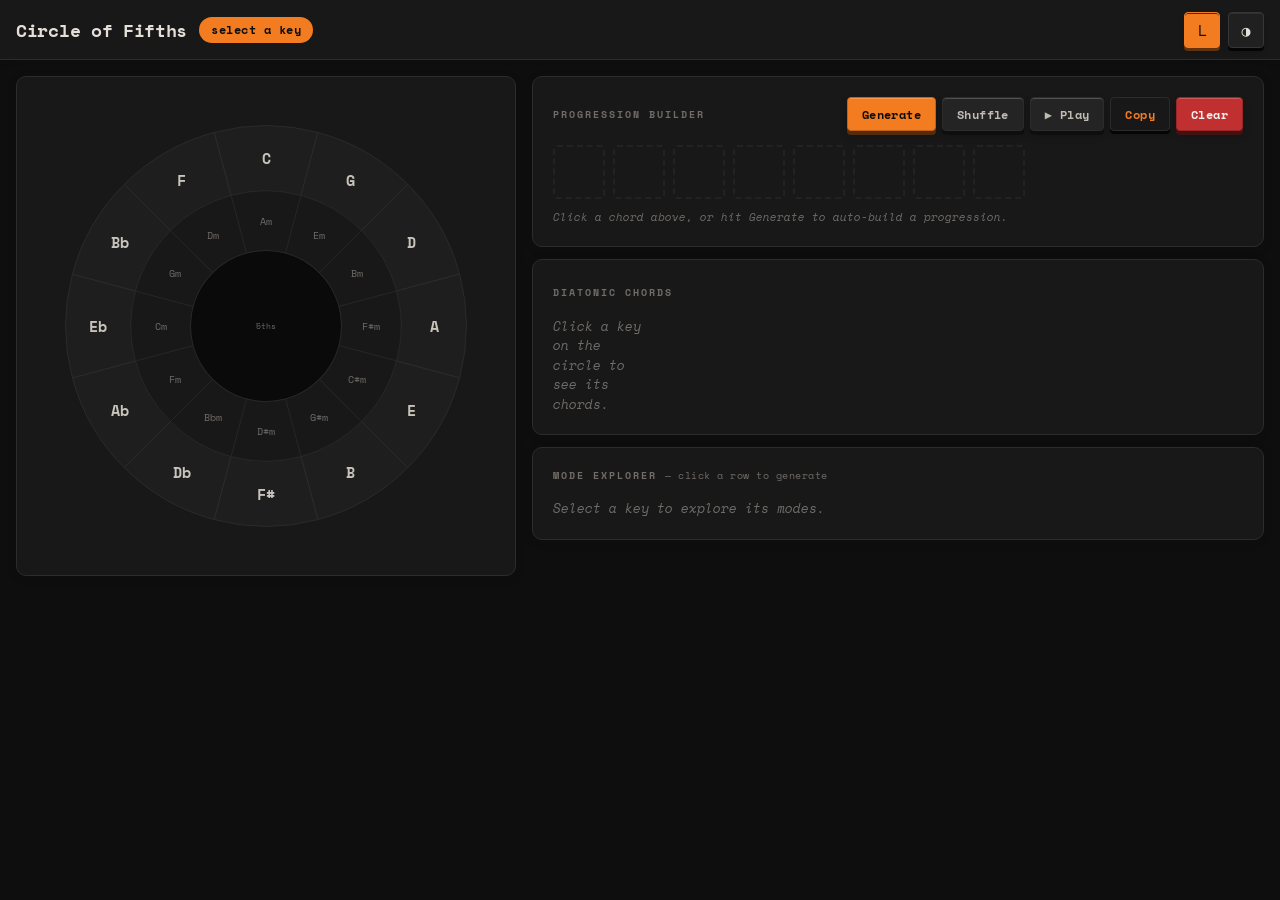
==== commit 936dba15: "Add chord audio playback and KO2-inspired UI redesign Audio playback (Web Audio API — no dependencie" ====
--- a/index.html
+++ b/index.html
@@ -45,6 +45,7 @@
           <div class="progression-actions">
             <button class="btn btn--primary" id="btn-generate" title="Auto-generate a chord progression for the selected key">Generate</button>
             <button class="btn btn--tonal" id="btn-shuffle" title="Shuffle — try a different progression">Shuffle</button>
+            <button class="btn btn--tonal" id="btn-play-all" title="Play all chords in the progression">&#9654; Play</button>
             <button class="btn btn--ghost" id="btn-copy" title="Copy chord names to clipboard">Copy</button>
             <button class="btn btn--danger" id="btn-clear">Clear</button>
           </div>
@@ -102,6 +103,7 @@
   <script src="js/circle.js"></script>
   <script src="js/chords.js"></script>
   <script src="js/progression.js"></script>
+  <script src="js/audio.js"></script>
   <script src="js/generator.js"></script>
   <script src="js/app.js"></script>
 
--- a/css/style.css
+++ b/css/style.css
@@ -1,117 +1,117 @@
 /* ============================================================
    Circle of Fifths — Guitar Tool
-   Design System: shadcn-inspired tokens + Retro Analog Aesthetic
-   Warm studio / vintage synthesizer vibe
+   Design System: shadcn-inspired tokens + KO2 Aesthetic
+   Teenage Engineering EP-133 K.O. II — cool grey + TE orange
    ============================================================ */
 
 /* ── Font ─────────────────────────────────────────────────── */
 @import url('https://fonts.googleapis.com/css2?family=Space+Mono:ital,wght@0,400;0,700;1,400&display=swap');
 
-/* ── LIGHT MODE: Warm Parchment Studio ────────────────────── */
+/* ── LIGHT MODE: Game Boy Grey / Calculator Face ─────────── */
 :root {
   /* Core surfaces */
-  --background:            #f2e8d9;
-  --foreground:            #241a0e;
-  --card:                  #fdf8f0;
-  --card-foreground:       #241a0e;
-
-  /* Brand / interactive */
-  --primary:               #a85a18;
-  --primary-foreground:    #fdf8f0;
-  --secondary:             #ddd0bc;
-  --secondary-foreground:  #3e2e1e;
-  --muted:                 #e8dccb;
-  --muted-foreground:      #7a6348;
-  --accent:                #c87535;
-  --accent-foreground:     #160a00;
+  --background:            #c0bdb7;
+  --foreground:            #1a1a1a;
+  --card:                  #d0cdc7;
+  --card-foreground:       #1a1a1a;
+
+  /* Brand / interactive — TE orange X-knob */
+  --primary:               #f47c20;
+  --primary-foreground:    #1a1a1a;
+  --secondary:             #acaaa4;
+  --secondary-foreground:  #1a1a1a;
+  --muted:                 #b8b5af;
+  --muted-foreground:      #565450;
+  --accent:                #f47c20;
+  --accent-foreground:     #1a1a1a;
 
   /* Semantic */
-  --destructive:           #a83232;
-  --destructive-foreground:#fdf8f0;
-  --border:                #c8b094;
-  --input:                 #e0d2ba;
-  --ring:                  #a85a18;
-
-  /* Radius */
-  --radius:                8px;
-  --radius-lg:             14px;
-  --radius-xl:             20px;
+  --destructive:           #c03030;
+  --destructive-foreground:#f0f0f0;
+  --border:                #9a9892;
+  --input:                 #b0ada7;
+  --ring:                  #f47c20;
+
+  /* Radius — sharp industrial */
+  --radius:                4px;
+  --radius-lg:             6px;
+  --radius-xl:             10px;
   --radius-full:           9999px;
 
-  /* Keycap button tokens */
-  --btn-face:              #e8dcc8;
-  --btn-face-hover:        #ddd0b8;
-  --btn-border-top:        #f0e8d8;
-  --btn-border:            #b8a080;
-  --btn-shadow:            #96805a;
-  --btn-text:              #241a0e;
+  /* Keycap button tokens — calculator plastic */
+  --btn-face:              #c8c5be;
+  --btn-face-hover:        #bab7b0;
+  --btn-border-top:        #dedad4;
+  --btn-border:            #8a8880;
+  --btn-shadow:            #6a6860;
+  --btn-text:              #1a1a1a;
 
   /* Music quality semantic */
-  --color-maj:             #c07028;
-  --color-min:             #706080;
-  --color-dim:             #a03030;
+  --color-maj:             #e06a10;
+  --color-min:             #5a7ea8;
+  --color-dim:             #b03030;
 
   /* Circle highlights */
-  --circle-selected-fill:  #6b3a10;
-  --circle-fifth-fill:     #1a3020;
-  --circle-fourth-fill:    #1a2535;
-  --circle-minor-sel-fill: #3e2a12;
-  --circle-base-fill:      #e0d4be;
-  --circle-base-fill-hover:#d4c8a8;
-  --circle-minor-fill:     #e8deca;
-  --circle-minor-hover:    #dcd0b8;
-  --circle-label:          #5a4530;
-  --circle-label-sel:      #f0e4cc;
-  --circle-center:         #f2e8d4;
+  --circle-selected-fill:  #d07030;
+  --circle-fifth-fill:     #8aaa88;
+  --circle-fourth-fill:    #88a0b8;
+  --circle-minor-sel-fill: #c89060;
+  --circle-base-fill:      #c8c5bf;
+  --circle-base-fill-hover:#b8b5af;
+  --circle-minor-fill:     #c0bdb7;
+  --circle-minor-hover:    #b0ada7;
+  --circle-label:          #2a2a2a;
+  --circle-label-sel:      #1a1a1a;
+  --circle-center:         #d4d1cb;
 
   /* Font */
   --font: 'Space Mono', 'Courier New', 'Courier', monospace;
 }
 
-/* ── DARK MODE: Warm Studio / Recording Booth ─────────────── */
+/* ── DARK MODE: Powered-On Device / Backlit Display ──────── */
 [data-theme="dark"] {
-  --background:            #141009;
-  --foreground:            #ecdfc8;
-  --card:                  #1c1610;
-  --card-foreground:       #ecdfc8;
-
-  --primary:               #d4922a;
-  --primary-foreground:    #0e0a04;
-  --secondary:             #2c2418;
-  --secondary-foreground:  #c8b898;
-  --muted:                 #1e1810;
-  --muted-foreground:      #8a7860;
-  --accent:                #c87535;
-  --accent-foreground:     #f0e4cc;
-
-  --destructive:           #b83838;
-  --destructive-foreground:#fdf8f0;
-  --border:                #382e1e;
-  --input:                 #281e12;
-  --ring:                  #d4922a;
-
-  --btn-face:              #241c12;
-  --btn-face-hover:        #30261a;
-  --btn-border-top:        #38301e;
-  --btn-border:            #483820;
-  --btn-shadow:            #0a0804;
-  --btn-text:              #ecdfc8;
-
-  --color-maj:             #d4922a;
-  --color-min:             #9a8aaa;
-  --color-dim:             #d06060;
-
-  --circle-selected-fill:  #5a3810;
-  --circle-fifth-fill:     #162a18;
-  --circle-fourth-fill:    #141e2e;
-  --circle-minor-sel-fill: #3a2810;
-  --circle-base-fill:      #221a10;
-  --circle-base-fill-hover:#2e2414;
-  --circle-minor-fill:     #1a1408;
-  --circle-minor-hover:    #261e10;
-  --circle-label:          #c8b090;
-  --circle-label-sel:      #f0e4cc;
-  --circle-center:         #100c06;
+  --background:            #0e0e0e;
+  --foreground:            #e4e0d8;
+  --card:                  #181818;
+  --card-foreground:       #e4e0d8;
+
+  --primary:               #f47c20;
+  --primary-foreground:    #0e0e0e;
+  --secondary:             #242424;
+  --secondary-foreground:  #c0bcb4;
+  --muted:                 #1c1c1c;
+  --muted-foreground:      #706c68;
+  --accent:                #f47c20;
+  --accent-foreground:     #e4e0d8;
+
+  --destructive:           #c03030;
+  --destructive-foreground:#f0f0f0;
+  --border:                #2c2c2c;
+  --input:                 #202020;
+  --ring:                  #f47c20;
+
+  --btn-face:              #202020;
+  --btn-face-hover:        #2a2a2a;
+  --btn-border-top:        #303030;
+  --btn-border:            #363636;
+  --btn-shadow:            #050505;
+  --btn-text:              #e4e0d8;
+
+  --color-maj:             #f47c20;
+  --color-min:             #5888b8;
+  --color-dim:             #d05050;
+
+  --circle-selected-fill:  #3a1e00;
+  --circle-fifth-fill:     #142814;
+  --circle-fourth-fill:    #121824;
+  --circle-minor-sel-fill: #2a1800;
+  --circle-base-fill:      #1e1e1e;
+  --circle-base-fill-hover:#282828;
+  --circle-minor-fill:     #181818;
+  --circle-minor-hover:    #222222;
+  --circle-label:          #c8c4bc;
+  --circle-label-sel:      #f4f0e8;
+  --circle-center:         #0a0a0a;
 }
 
 /* ── Reset ────────────────────────────────────────────────── */
@@ -888,3 +888,54 @@
 .dot-mute-line    { stroke: var(--muted-foreground); stroke-width: 1.5; stroke-linecap: round; }
 .barre-bar        { stroke: var(--primary); stroke-width: 10; stroke-linecap: round; opacity: 0.85; }
 .fret-number      { fill: var(--muted-foreground); font-size: 9px; font-family: var(--font); }
+
+/* ── Audio play buttons ───────────────────────────────────── */
+
+/* Play button on each chord card — fades in on hover */
+.btn-play-chord {
+  display: block;
+  width: 100%;
+  padding: 3px 0;
+  margin-top: 4px;
+  background: var(--btn-face);
+  border: 1px solid var(--btn-border);
+  border-radius: var(--radius);
+  color: var(--primary);
+  font-size: 9px;
+  font-family: var(--font);
+  font-weight: 700;
+  letter-spacing: 0.5px;
+  cursor: pointer;
+  box-shadow: 0 2px 0 var(--btn-shadow);
+  opacity: 0;
+  transition: opacity 0.15s, transform 0.07s ease, box-shadow 0.07s ease, background-color 0.12s;
+}
+.chord-card:hover .btn-play-chord { opacity: 1; }
+.btn-play-chord:hover {
+  background: var(--btn-face-hover);
+  border-color: var(--primary);
+}
+.btn-play-chord:active {
+  transform: translateY(1px);
+  box-shadow: 0 1px 0 var(--btn-shadow);
+}
+
+/* Play button on filled progression slots */
+.prog-play {
+  font-size: 8px;
+  padding: 1px 5px;
+  background: transparent;
+  border: 1px solid var(--border);
+  border-radius: var(--radius);
+  color: var(--primary);
+  font-family: var(--font);
+  cursor: pointer;
+  opacity: 0;
+  transition: opacity 0.15s;
+  line-height: 1.4;
+}
+.prog-slot--filled:hover .prog-play { opacity: 1; }
+.prog-play:hover {
+  background: var(--btn-face);
+  border-color: var(--primary);
+}
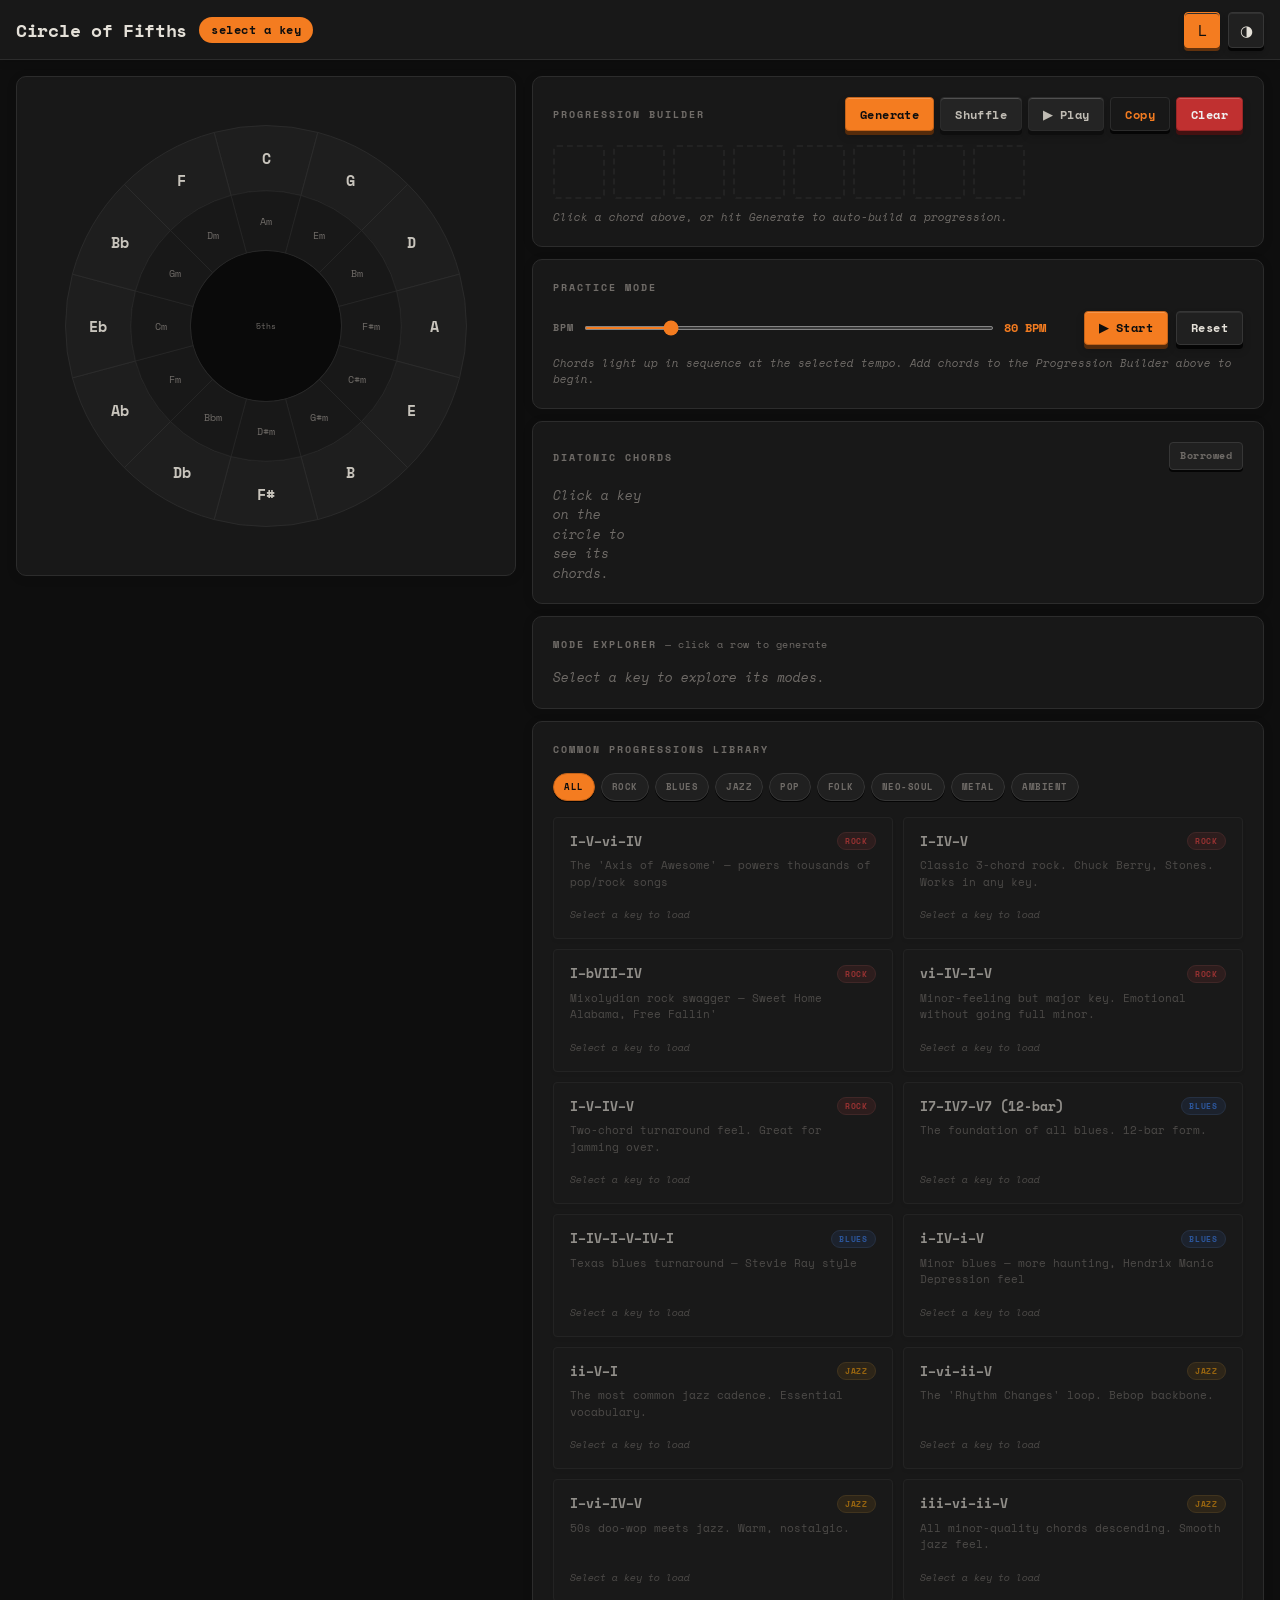
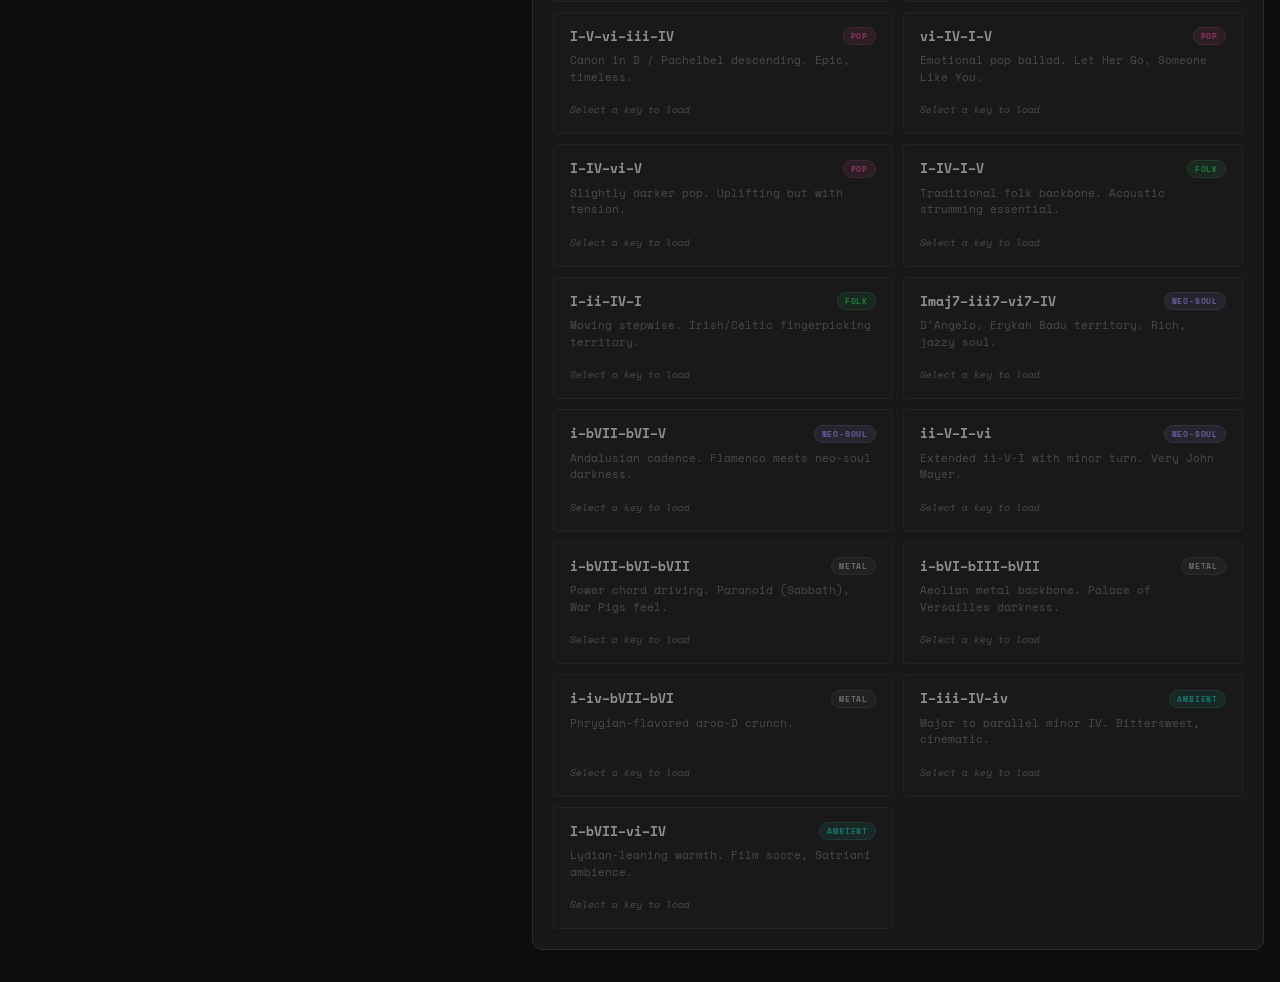
==== commit bcffdb3e: "Add v2.0 scale learning system and songwriting tools Implements all 10 v2 features from the PRD: - F" ====
--- a/index.html
+++ b/index.html
@@ -52,12 +52,21 @@
         </div>
         <div class="progression-slots" id="progression-slots" aria-live="polite"></div>
         <p class="progression-hint" id="progression-hint">Click a chord above, or hit Generate to auto-build a progression.</p>
+        <!-- Feature 13: Analysis panel -->
+        <div id="analysis-panel" style="display:none" aria-live="polite"></div>
         <div class="explanation-panel" id="explanation-panel" style="display:none" aria-live="polite"></div>
       </section>
 
+      <!-- Feature 15: Practice Mode -->
+      <div id="practice-panel"></div>
+
       <!-- Diatonic chord grid -->
       <section class="panel panel--chords" aria-live="polite">
-        <h2 class="panel-title">Diatonic Chords <span id="key-label"></span></h2>
+        <div class="chords-panel-header">
+          <h2 class="panel-title">Diatonic Chords <span id="key-label"></span></h2>
+          <!-- Feature 14: Borrowed chord toggle -->
+          <button class="btn btn-borrowed-toggle" id="btn-borrowed" title="Show borrowed chords from the parallel minor">Borrowed</button>
+        </div>
         <div class="chord-grid" id="chord-grid">
           <p class="placeholder">Click a key on the circle to see its chords.</p>
         </div>
@@ -71,8 +80,19 @@
         </div>
       </section>
 
+      <!-- Feature 12: Progression Library -->
+      <div id="prog-lib-section"></div>
+
     </div>
   </main>
+
+  <!-- Feature 6: Interactive Fretboard -->
+  <div class="full-width-sections">
+    <div id="fretboard-section" style="display:none"></div>
+
+    <!-- Feature 7/8/10: Mode Relationship Panel -->
+    <div id="mode-rel-section" style="display:none"></div>
+  </div>
 
   <!-- Chord diagram modal -->
   <div class="modal-overlay" id="modal-overlay" hidden role="presentation">
@@ -90,10 +110,18 @@
   <!-- Shared state: declared before modules -->
   <script>
     var AppState = {
-      currentKey:      null,
-      currentKeyIndex: null,
-      currentChords:   [],
-      isLefty:         true,   // default left-handed; toggled by btn-lefty
+      currentKey:            null,
+      currentKeyIndex:       null,
+      currentChords:         [],
+      isLefty:               true,   // default left-handed; toggled by btn-lefty
+      // v2 additions
+      currentMode:           0,      // mode index 0-6 (Ionian default)
+      currentPosition:       'all',  // 'all' or 1-5 (CAGED positions)
+      showNoteNames:         true,   // true = note names, false = intervals
+      fretboardRootNote:     null,   // for mode relationship panel; null = use currentKey
+      borrowedChordsVisible: false,  // show parallel minor borrowed chords
+      practiceActive:        false,  // practice sequencer running
+      practiceBPM:           80,     // practice mode BPM
     };
   </script>
 
@@ -105,6 +133,11 @@
   <script src="js/progression.js"></script>
   <script src="js/audio.js"></script>
   <script src="js/generator.js"></script>
+  <!-- v2 modules -->
+  <script src="js/fretboard.js"></script>
+  <script src="js/modes.js"></script>
+  <script src="js/progressionLib.js"></script>
+  <script src="js/practiceMode.js"></script>
   <script src="js/app.js"></script>
 
 </body>
--- a/css/style.css
+++ b/css/style.css
@@ -939,3 +939,783 @@
   background: var(--btn-face);
   border-color: var(--primary);
 }
+
+/* ═══════════════════════════════════════════════════════════════
+   v2 ADDITIONS
+   ═══════════════════════════════════════════════════════════════ */
+
+/* ── Full-width sections below main layout ────────────────── */
+.full-width-sections {
+  max-width: 1440px;
+  margin: 0 auto;
+  padding: 0 16px 16px;
+  display: flex;
+  flex-direction: column;
+  gap: 12px;
+}
+
+/* ── Chords panel header (title + borrowed button) ──────────── */
+.chords-panel-header {
+  display: flex;
+  justify-content: space-between;
+  align-items: center;
+  margin-bottom: 16px;
+  gap: 8px;
+  flex-wrap: wrap;
+}
+.chords-panel-header .panel-title { margin-bottom: 0; }
+
+/* ── Borrowed chord toggle button ───────────────────────────── */
+.btn-borrowed-toggle {
+  height: 28px;
+  padding: 0 10px;
+  font-size: 10px;
+  font-weight: 700;
+  font-family: var(--font);
+  letter-spacing: 0.5px;
+  border-radius: var(--radius);
+  background: var(--btn-face);
+  color: var(--muted-foreground);
+  border: 1px solid var(--btn-border);
+  cursor: pointer;
+  box-shadow: 0 2px 0 var(--btn-shadow);
+  transition: background-color 0.12s, color 0.12s, border-color 0.12s;
+  white-space: nowrap;
+}
+.btn-borrowed-toggle:hover {
+  background: var(--btn-face-hover);
+  color: var(--primary);
+  border-color: var(--primary);
+}
+.btn-borrowed-toggle.active-state {
+  background: color-mix(in srgb, var(--primary) 15%, var(--btn-face));
+  color: var(--primary);
+  border-color: var(--primary);
+}
+
+/* ── Borrowed chord cards ────────────────────────────────────── */
+.chord-card--borrowed {
+  border-style: dashed;
+  border-color: color-mix(in srgb, var(--primary) 50%, var(--border));
+  background: color-mix(in srgb, var(--primary) 6%, var(--muted));
+  opacity: 0.9;
+}
+.chord-card--borrowed .chord-mode-name {
+  color: var(--primary);
+  font-style: italic;
+}
+.borrowed-row-label {
+  grid-column: 1 / -1;
+  font-size: 9px;
+  font-weight: 700;
+  letter-spacing: 1.5px;
+  text-transform: uppercase;
+  color: var(--primary);
+  padding: 8px 0 4px;
+  border-top: 1px dashed var(--border);
+  margin-top: 4px;
+}
+
+/* ── Mode formula block (inside mode rows) ─────────────────── */
+.mode-formula-block {
+  margin-top: 8px;
+  padding: 8px 10px;
+  background: var(--background);
+  border-radius: var(--radius);
+  border: 1px solid var(--border);
+  display: flex;
+  flex-direction: column;
+  gap: 4px;
+}
+.mode-formula-row {
+  display: flex;
+  gap: 4px;
+  flex-wrap: wrap;
+  align-items: center;
+  font-size: 10px;
+  font-family: var(--font);
+}
+.mode-formula-step {
+  padding: 1px 5px;
+  border-radius: 3px;
+  font-weight: 700;
+  font-size: 9px;
+  letter-spacing: 0.5px;
+}
+.mode-formula-step--W {
+  background: color-mix(in srgb, var(--primary) 15%, var(--muted));
+  color: var(--primary);
+  border: 1px solid color-mix(in srgb, var(--primary) 30%, var(--border));
+}
+.mode-formula-step--H {
+  background: color-mix(in srgb, var(--color-min) 15%, var(--muted));
+  color: var(--color-min);
+  border: 1px solid color-mix(in srgb, var(--color-min) 30%, var(--border));
+}
+.mode-formula-iv {
+  min-width: 22px;
+  text-align: center;
+  padding: 1px 4px;
+  font-size: 10px;
+  color: var(--foreground);
+  border-radius: 3px;
+}
+.mode-formula-iv--alt {
+  color: var(--primary);
+  font-weight: 700;
+  background: color-mix(in srgb, var(--primary) 10%, transparent);
+}
+.mode-formula-note {
+  min-width: 24px;
+  text-align: center;
+  padding: 1px 4px;
+  font-size: 10px;
+  font-weight: 700;
+  color: var(--foreground);
+  border-radius: 3px;
+}
+
+/* ── In the Wild section ─────────────────────────────────────── */
+.btn-wild-toggle {
+  display: inline-block;
+  margin-top: 8px;
+  padding: 3px 8px;
+  font-size: 9px;
+  font-weight: 700;
+  letter-spacing: 0.5px;
+  font-family: var(--font);
+  background: var(--btn-face);
+  border: 1px solid var(--btn-border);
+  border-radius: var(--radius);
+  color: var(--muted-foreground);
+  cursor: pointer;
+  box-shadow: 0 1px 0 var(--btn-shadow);
+  transition: color 0.12s, border-color 0.12s, background-color 0.12s;
+}
+.btn-wild-toggle:hover {
+  color: var(--primary);
+  border-color: var(--primary);
+  background: var(--btn-face-hover);
+}
+.mode-wild {
+  margin-top: 8px;
+  padding: 10px 12px;
+  background: var(--background);
+  border-radius: var(--radius);
+  border-left: 2px solid var(--mode-color, var(--primary));
+  border: 1px solid var(--border);
+  border-left: 2px solid var(--mode-color, var(--primary));
+  animation: fade-up 0.2s ease;
+}
+.wild-list {
+  list-style: none;
+  padding: 0;
+  margin: 0;
+  display: flex;
+  flex-direction: column;
+  gap: 5px;
+}
+.wild-item {
+  font-size: 11px;
+  color: var(--foreground);
+  line-height: 1.5;
+  padding-left: 14px;
+  position: relative;
+}
+.wild-item::before {
+  content: '♩';
+  position: absolute;
+  left: 0;
+  color: var(--primary);
+  font-size: 10px;
+}
+
+/* ── Analysis panel (Feature 13) ─────────────────────────────── */
+.analysis-panel {
+  margin-top: 12px;
+  padding: 12px 14px;
+  background: var(--muted);
+  border-radius: var(--radius);
+  border: 1px solid var(--border);
+  border-left: 3px solid var(--color-min);
+  animation: fade-up 0.25s ease;
+}
+.analysis-chords-row {
+  display: flex;
+  gap: 8px;
+  flex-wrap: wrap;
+  margin-bottom: 10px;
+}
+.analysis-chord {
+  display: flex;
+  flex-direction: column;
+  align-items: center;
+  gap: 3px;
+}
+.analysis-chord-name {
+  font-size: 13px;
+  font-weight: 700;
+  color: var(--foreground);
+}
+.analysis-fn {
+  font-size: 8px;
+  font-weight: 700;
+  letter-spacing: 0.8px;
+  text-transform: uppercase;
+  padding: 2px 6px;
+  border-radius: var(--radius-full);
+}
+.fn-tonic {
+  background: color-mix(in srgb, #22c55e 15%, var(--muted));
+  color: #22c55e;
+  border: 1px solid color-mix(in srgb, #22c55e 30%, var(--border));
+}
+.fn-subdominant {
+  background: color-mix(in srgb, var(--color-min) 15%, var(--muted));
+  color: var(--color-min);
+  border: 1px solid color-mix(in srgb, var(--color-min) 30%, var(--border));
+}
+.fn-dominant {
+  background: color-mix(in srgb, var(--primary) 15%, var(--muted));
+  color: var(--primary);
+  border: 1px solid color-mix(in srgb, var(--primary) 30%, var(--border));
+}
+.fn-borrowed {
+  background: color-mix(in srgb, #a78bfa 15%, var(--muted));
+  color: #a78bfa;
+  border: 1px solid color-mix(in srgb, #a78bfa 30%, var(--border));
+}
+.analysis-summary {
+  font-size: 11px;
+  color: var(--muted-foreground);
+  line-height: 1.6;
+  border-top: 1px solid var(--border);
+  padding-top: 8px;
+  font-style: italic;
+}
+
+/* ── Practice Mode (Feature 15) ────────────────────────────── */
+.practice-panel {
+  /* inherits .panel */
+}
+.practice-controls {
+  display: flex;
+  align-items: center;
+  gap: 16px;
+  flex-wrap: wrap;
+  margin-bottom: 10px;
+}
+.practice-bpm-group {
+  display: flex;
+  align-items: center;
+  gap: 10px;
+  flex: 1;
+  min-width: 220px;
+}
+.practice-label {
+  font-size: 10px;
+  font-weight: 700;
+  letter-spacing: 1px;
+  text-transform: uppercase;
+  color: var(--muted-foreground);
+  white-space: nowrap;
+}
+.practice-bpm-slider {
+  flex: 1;
+  height: 4px;
+  accent-color: var(--primary);
+  cursor: pointer;
+}
+.practice-bpm-val {
+  font-size: 12px;
+  font-weight: 700;
+  color: var(--primary);
+  white-space: nowrap;
+  min-width: 64px;
+}
+.practice-btn-group {
+  display: flex;
+  gap: 8px;
+}
+.practice-hint {
+  font-size: 11px;
+  color: var(--muted-foreground);
+  font-style: italic;
+  line-height: 1.5;
+}
+
+/* Active progression slot during practice */
+.prog-slot--active {
+  background: color-mix(in srgb, var(--primary) 25%, var(--muted)) !important;
+  border-color: var(--primary) !important;
+  box-shadow:
+    inset 0 1px 0 var(--btn-border-top),
+    0 0 0 2px var(--primary),
+    0 4px 12px rgba(244,124,32,0.35) !important;
+  transform: translateY(-2px);
+}
+
+/* Countdown bar inside each progression slot */
+.prog-slot-bar {
+  position: absolute;
+  bottom: 0;
+  left: 0;
+  height: 3px;
+  width: 0%;
+  background: var(--primary);
+  border-radius: 0 0 var(--radius) var(--radius);
+  pointer-events: none;
+}
+
+/* ── Fretboard (Feature 6) ──────────────────────────────────── */
+.panel--fretboard {
+  padding: 20px 20px 16px;
+}
+.fretboard-controls {
+  display: flex;
+  flex-wrap: wrap;
+  gap: 12px;
+  margin-bottom: 16px;
+  align-items: center;
+}
+.fretboard-control-group {
+  display: flex;
+  align-items: center;
+  gap: 6px;
+  flex-wrap: wrap;
+}
+.fretboard-control-label {
+  font-size: 9px;
+  font-weight: 700;
+  letter-spacing: 1px;
+  text-transform: uppercase;
+  color: var(--muted-foreground);
+  white-space: nowrap;
+  margin-right: 2px;
+}
+.fb-mode-btn,
+.fb-pos-btn {
+  height: 26px;
+  padding: 0 8px;
+  font-size: 9px;
+  font-weight: 700;
+  letter-spacing: 0.3px;
+  border-radius: var(--radius);
+  background: var(--btn-face);
+  color: var(--muted-foreground);
+  border: 1px solid var(--btn-border);
+  cursor: pointer;
+  transition: background-color 0.1s, color 0.1s, border-color 0.1s;
+  white-space: nowrap;
+  box-shadow: 0 2px 0 var(--btn-shadow);
+  font-family: var(--font);
+}
+.fb-mode-btn:hover,
+.fb-pos-btn:hover {
+  background: var(--btn-face-hover);
+  color: var(--primary);
+  border-color: var(--primary);
+}
+.fb-mode-btn.active,
+.fb-pos-btn.active {
+  background: var(--primary);
+  color: var(--primary-foreground);
+  border-color: color-mix(in srgb, var(--primary) 80%, black);
+  --btn-shadow: color-mix(in srgb, var(--primary) 35%, black);
+}
+.fretboard-wrap {
+  overflow-x: auto;
+  -webkit-overflow-scrolling: touch;
+}
+#fretboard-svg {
+  display: block;
+  min-width: 600px;
+}
+
+/* SVG fretboard elements */
+.fb-nut {
+  stroke: var(--foreground);
+  stroke-width: 4;
+  stroke-linecap: round;
+}
+.fb-fret-line {
+  stroke: var(--border);
+  stroke-width: 1;
+}
+.fb-string-line {
+  stroke: var(--muted-foreground);
+  opacity: 0.6;
+}
+.fb-inlay {
+  fill: var(--border);
+  opacity: 0.5;
+}
+.fb-fret-label {
+  fill: var(--muted-foreground);
+  font-size: 9px;
+  font-family: var(--font);
+}
+.fb-dot {
+  stroke: none;
+}
+.fb-dot-root {
+  fill: #f97316;
+}
+.fb-dot-scale {
+  fill: #14b8a6;
+}
+.fb-dot-character {
+  fill: #8b5cf6;
+}
+.fb-dot-label {
+  fill: #0e0e0e;
+  font-size: 7.5px;
+  font-family: var(--font);
+  font-weight: 700;
+  pointer-events: none;
+  user-select: none;
+}
+.fretboard-legend {
+  display: flex;
+  gap: 16px;
+  margin-top: 12px;
+  flex-wrap: wrap;
+}
+.fb-legend-item {
+  font-size: 10px;
+  font-weight: 700;
+  padding: 3px 10px;
+  border-radius: var(--radius-full);
+  display: flex;
+  align-items: center;
+  gap: 6px;
+}
+.fb-legend-item::before {
+  content: '';
+  width: 10px;
+  height: 10px;
+  border-radius: 50%;
+  display: inline-block;
+}
+.fb-legend-root {
+  color: #f97316;
+  background: color-mix(in srgb, #f97316 12%, var(--muted));
+  border: 1px solid color-mix(in srgb, #f97316 30%, var(--border));
+}
+.fb-legend-root::before { background: #f97316; }
+.fb-legend-char {
+  color: #8b5cf6;
+  background: color-mix(in srgb, #8b5cf6 12%, var(--muted));
+  border: 1px solid color-mix(in srgb, #8b5cf6 30%, var(--border));
+}
+.fb-legend-char::before { background: #8b5cf6; }
+.fb-legend-scale {
+  color: #14b8a6;
+  background: color-mix(in srgb, #14b8a6 12%, var(--muted));
+  border: 1px solid color-mix(in srgb, #14b8a6 30%, var(--border));
+}
+.fb-legend-scale::before { background: #14b8a6; }
+
+/* ── Mode Relationship Panel (Feature 7/8/10) ─────────────── */
+.panel--mode-rel {
+  /* inherits .panel */
+}
+.mode-rel-header-row {
+  display: flex;
+  justify-content: space-between;
+  align-items: center;
+  margin-bottom: 16px;
+  flex-wrap: wrap;
+  gap: 10px;
+}
+.mode-rel-header-row .panel-title { margin-bottom: 0; }
+.mode-rel-root-row {
+  display: flex;
+  align-items: center;
+  gap: 8px;
+}
+.mode-rel-root-label {
+  font-size: 10px;
+  font-weight: 700;
+  letter-spacing: 0.5px;
+  color: var(--muted-foreground);
+}
+.mode-rel-root-select {
+  background: var(--btn-face);
+  color: var(--foreground);
+  border: 1px solid var(--btn-border);
+  border-radius: var(--radius);
+  font-family: var(--font);
+  font-size: 12px;
+  font-weight: 700;
+  padding: 4px 8px;
+  cursor: pointer;
+}
+.mode-rel-panel {
+  display: grid;
+  grid-template-columns: repeat(auto-fill, minmax(280px, 1fr));
+  gap: 10px;
+}
+.mode-rel-card {
+  background: var(--muted);
+  border-radius: var(--radius);
+  border: 1px solid var(--border);
+  border-left: 3px solid var(--border);
+  padding: 14px 16px;
+  cursor: pointer;
+  transition: background-color 0.15s, border-left-color 0.15s, transform 0.1s;
+  box-shadow: 0 2px 4px rgba(0,0,0,0.08);
+}
+.mode-rel-card:hover {
+  background: var(--btn-face-hover);
+  transform: translateY(-1px);
+  box-shadow: 0 4px 8px rgba(0,0,0,0.12);
+}
+.mode-rel-card.active {
+  background: color-mix(in srgb, var(--primary) 8%, var(--muted));
+  border-left-width: 4px;
+  box-shadow: 0 0 0 1px var(--primary), 0 4px 8px rgba(0,0,0,0.12);
+}
+.mode-rel-header {
+  display: flex;
+  justify-content: space-between;
+  align-items: center;
+  margin-bottom: 10px;
+}
+.mode-rel-name {
+  font-size: 14px;
+  font-weight: 700;
+  letter-spacing: 0.3px;
+}
+.mode-rel-root {
+  font-size: 11px;
+  font-weight: 700;
+  color: var(--muted-foreground);
+  background: var(--btn-face);
+  border: 1px solid var(--btn-border);
+  padding: 2px 8px;
+  border-radius: var(--radius-full);
+}
+.mode-rel-formula {
+  display: flex;
+  flex-direction: column;
+  gap: 4px;
+  margin-bottom: 10px;
+  padding: 8px 10px;
+  background: var(--background);
+  border-radius: var(--radius);
+  border: 1px solid var(--border);
+}
+.mode-rel-steps,
+.mode-rel-intervals,
+.mode-rel-notes {
+  display: flex;
+  gap: 3px;
+  flex-wrap: wrap;
+  align-items: center;
+}
+.mode-step {
+  padding: 1px 5px;
+  border-radius: 3px;
+  font-size: 9px;
+  font-weight: 700;
+  font-family: var(--font);
+  background: var(--muted);
+  color: var(--muted-foreground);
+  border: 1px solid var(--border);
+}
+.mode-rel-interval {
+  min-width: 22px;
+  text-align: center;
+  font-size: 10px;
+  color: var(--foreground);
+  padding: 1px 3px;
+}
+.mode-rel-note {
+  min-width: 24px;
+  text-align: center;
+  font-size: 10px;
+  font-weight: 700;
+  color: var(--foreground);
+  padding: 1px 3px;
+}
+.mode-rel-feel {
+  font-size: 10px;
+  color: var(--muted-foreground);
+  line-height: 1.5;
+  margin-bottom: 8px;
+}
+.char-note-badge {
+  display: inline-block;
+  padding: 1px 6px;
+  background: color-mix(in srgb, #8b5cf6 15%, var(--muted));
+  color: #8b5cf6;
+  border: 1px solid color-mix(in srgb, #8b5cf6 30%, var(--border));
+  border-radius: var(--radius-full);
+  font-size: 9px;
+  font-weight: 700;
+}
+.char-interval-badge {
+  min-width: 22px;
+  text-align: center;
+  font-size: 10px;
+  font-weight: 700;
+  color: #8b5cf6;
+  padding: 1px 4px;
+  background: color-mix(in srgb, #8b5cf6 10%, transparent);
+  border-radius: 3px;
+}
+.pent-bridge {
+  font-size: 10px;
+  color: var(--muted-foreground);
+  padding: 6px 10px;
+  background: var(--background);
+  border-radius: var(--radius);
+  border: 1px solid var(--border);
+  line-height: 1.5;
+  margin-top: 6px;
+}
+.pent-bridge-label {
+  font-weight: 700;
+  color: #14b8a6;
+}
+.pent-bridge strong {
+  color: var(--primary);
+}
+
+/* ── Progression Library (Feature 12) ──────────────────────── */
+.prog-lib-panel {
+  /* inherits .panel */
+}
+.genre-filter-bar {
+  display: flex;
+  gap: 6px;
+  flex-wrap: wrap;
+  margin-bottom: 16px;
+}
+.genre-filter-btn {
+  height: 28px;
+  padding: 0 10px;
+  font-size: 9px;
+  font-weight: 700;
+  letter-spacing: 0.5px;
+  text-transform: uppercase;
+  border-radius: var(--radius-full);
+  background: var(--btn-face);
+  color: var(--muted-foreground);
+  border: 1px solid var(--btn-border);
+  cursor: pointer;
+  font-family: var(--font);
+  transition: background-color 0.1s, color 0.1s, border-color 0.1s;
+  box-shadow: 0 1px 0 var(--btn-shadow);
+}
+.genre-filter-btn:hover {
+  background: var(--btn-face-hover);
+  color: var(--primary);
+  border-color: var(--primary);
+}
+.genre-filter-btn.active {
+  background: var(--primary);
+  color: var(--primary-foreground);
+  border-color: color-mix(in srgb, var(--primary) 80%, black);
+}
+.prog-lib-cards {
+  display: grid;
+  grid-template-columns: repeat(auto-fill, minmax(260px, 1fr));
+  gap: 10px;
+}
+.prog-lib-card {
+  background: var(--muted);
+  border-radius: var(--radius);
+  border: 1px solid var(--border);
+  padding: 14px 16px;
+  display: flex;
+  flex-direction: column;
+  gap: 6px;
+  transition: background-color 0.15s, transform 0.1s;
+  box-shadow: 0 2px 4px rgba(0,0,0,0.07);
+}
+.prog-lib-card:hover:not(.prog-lib-card--disabled) {
+  background: var(--btn-face-hover);
+  transform: translateY(-1px);
+  box-shadow: 0 4px 8px rgba(0,0,0,0.12);
+}
+.prog-lib-card--disabled {
+  opacity: 0.6;
+}
+.prog-lib-card-header {
+  display: flex;
+  justify-content: space-between;
+  align-items: center;
+  gap: 8px;
+}
+.prog-lib-name {
+  font-size: 13px;
+  font-weight: 700;
+  color: var(--foreground);
+  flex: 1;
+}
+.prog-lib-genre-badge {
+  font-size: 8px;
+  font-weight: 700;
+  letter-spacing: 0.8px;
+  text-transform: uppercase;
+  padding: 2px 7px;
+  border-radius: var(--radius-full);
+  flex-shrink: 0;
+}
+/* Genre badge colors */
+.prog-lib-genre--rock     { background: color-mix(in srgb, #ef4444 15%, var(--muted)); color: #ef4444; border: 1px solid color-mix(in srgb, #ef4444 25%, var(--border)); }
+.prog-lib-genre--blues    { background: color-mix(in srgb, #3b82f6 15%, var(--muted)); color: #3b82f6; border: 1px solid color-mix(in srgb, #3b82f6 25%, var(--border)); }
+.prog-lib-genre--jazz     { background: color-mix(in srgb, #f59e0b 15%, var(--muted)); color: #f59e0b; border: 1px solid color-mix(in srgb, #f59e0b 25%, var(--border)); }
+.prog-lib-genre--pop      { background: color-mix(in srgb, #ec4899 15%, var(--muted)); color: #ec4899; border: 1px solid color-mix(in srgb, #ec4899 25%, var(--border)); }
+.prog-lib-genre--folk     { background: color-mix(in srgb, #22c55e 15%, var(--muted)); color: #22c55e; border: 1px solid color-mix(in srgb, #22c55e 25%, var(--border)); }
+.prog-lib-genre--neosoul  { background: color-mix(in srgb, #a78bfa 15%, var(--muted)); color: #a78bfa; border: 1px solid color-mix(in srgb, #a78bfa 25%, var(--border)); }
+.prog-lib-genre--metal    { background: color-mix(in srgb, #6b7280 15%, var(--muted)); color: #9ca3af; border: 1px solid color-mix(in srgb, #6b7280 25%, var(--border)); }
+.prog-lib-genre--ambient  { background: color-mix(in srgb, #14b8a6 15%, var(--muted)); color: #14b8a6; border: 1px solid color-mix(in srgb, #14b8a6 25%, var(--border)); }
+.prog-lib-mood {
+  font-size: 11px;
+  color: var(--muted-foreground);
+  line-height: 1.5;
+  flex: 1;
+}
+.prog-lib-load {
+  margin-top: 4px;
+}
+.prog-lib-load-btn {
+  width: 100%;
+  height: 28px;
+  font-size: 10px;
+  font-weight: 700;
+  font-family: var(--font);
+  letter-spacing: 0.4px;
+  border-radius: var(--radius);
+  background: var(--btn-face);
+  color: var(--primary);
+  border: 1px solid var(--primary);
+  cursor: pointer;
+  transition: background-color 0.12s;
+  box-shadow: 0 2px 0 var(--btn-shadow);
+}
+.prog-lib-load-btn:hover {
+  background: color-mix(in srgb, var(--primary) 12%, var(--btn-face));
+}
+.prog-lib-load-btn:active {
+  transform: translateY(1px);
+  box-shadow: 0 1px 0 var(--btn-shadow);
+}
+.prog-lib-hint {
+  font-size: 10px;
+  color: var(--muted-foreground);
+  font-style: italic;
+}
+
+/* ── prog-slot borrowed indicator ───────────────────────────── */
+.prog-slot--borrowed .prog-roman {
+  color: #a78bfa;
+}
+.prog-slot--borrowed.prog-slot--filled {
+  border-color: color-mix(in srgb, #a78bfa 50%, var(--border));
+  background: color-mix(in srgb, #a78bfa 8%, var(--muted));
+}
+
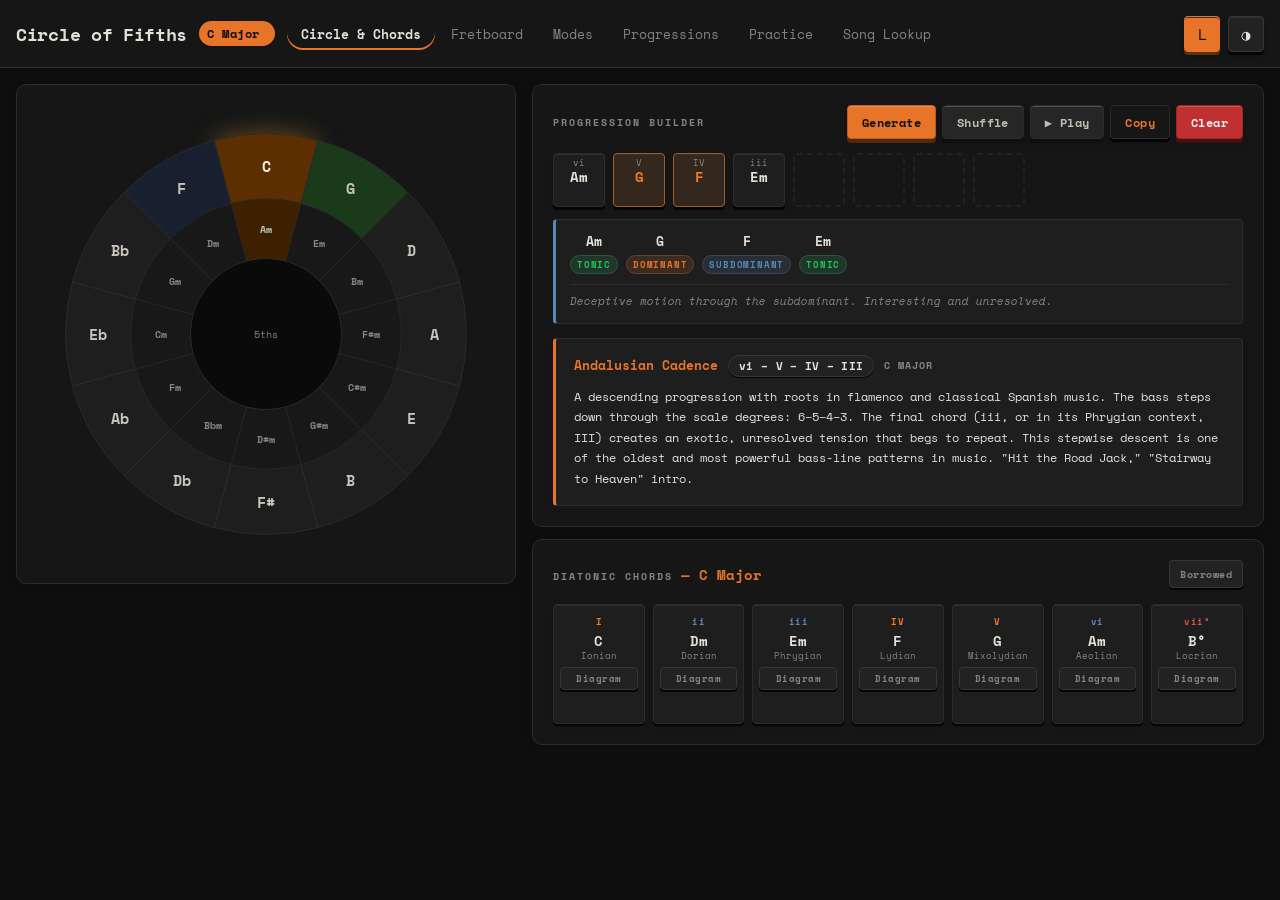
==== commit 50c64619: "Add scales + learning path to fretboard, plus all session improvements Co-Authored-By: Claude Sonnet" ====
--- a/index.html
+++ b/index.html
@@ -17,7 +17,31 @@
   <header class="site-header">
     <div class="header-inner">
       <h1>Circle of Fifths</h1>
-      <span class="header-key" id="header-key">select a key</span>
+      <select class="header-key-select" id="header-key-select" title="Select a key" aria-label="Select key">
+        <option value="">— key —</option>
+      </select>
+      <nav class="tab-bar" role="tablist" aria-label="Tool sections">
+        <button class="tab-btn active" role="tab" aria-selected="true"
+                data-tab="circle">Circle &amp; Chords</button>
+        <button class="tab-btn" role="tab" aria-selected="false"
+                data-tab="fretboard">Fretboard</button>
+        <button class="tab-btn" role="tab" aria-selected="false"
+                data-tab="modes">Modes</button>
+        <button class="tab-btn" role="tab" aria-selected="false"
+                data-tab="progressions">Progressions</button>
+        <button class="tab-btn" role="tab" aria-selected="false"
+                data-tab="practice">Practice</button>
+        <button class="tab-btn" role="tab" aria-selected="false"
+                data-tab="song-lookup">Song Lookup</button>
+      </nav>
+      <button class="btn--icon btn--hamburger" id="btn-hamburger"
+              aria-label="Open navigation menu"
+              aria-expanded="false"
+              aria-controls="mobile-nav">
+        <span class="hamburger-bar"></span>
+        <span class="hamburger-bar"></span>
+        <span class="hamburger-bar"></span>
+      </button>
       <div class="header-controls">
         <button class="btn--icon" id="btn-lefty" title="Switch between left-handed and right-handed chord diagrams">L</button>
         <button class="btn--icon" id="btn-theme" title="Toggle dark / light mode">◑</button>
@@ -25,73 +49,147 @@
     </div>
   </header>
 
-  <main class="layout">
-
-    <!-- Left column: Circle of Fifths SVG -->
-    <section class="panel panel--circle" aria-label="Circle of Fifths">
-      <svg id="circle-svg"
-           viewBox="-200 -200 400 400"
-           width="460" height="460"
-           aria-label="Interactive Circle of Fifths — click a segment to select a key"></svg>
-    </section>
-
-    <!-- Right column: stacked panels (Progression first on desktop) -->
-    <div class="panel-stack">
-
-      <!-- Progression builder + Generator (TOP on desktop, just after circle on mobile) -->
-      <section class="panel panel--progression">
-        <div class="progression-header">
-          <h2 class="panel-title">Progression Builder</h2>
-          <div class="progression-actions">
-            <button class="btn btn--primary" id="btn-generate" title="Auto-generate a chord progression for the selected key">Generate</button>
-            <button class="btn btn--tonal" id="btn-shuffle" title="Shuffle — try a different progression">Shuffle</button>
-            <button class="btn btn--tonal" id="btn-play-all" title="Play all chords in the progression">&#9654; Play</button>
-            <button class="btn btn--ghost" id="btn-copy" title="Copy chord names to clipboard">Copy</button>
-            <button class="btn btn--danger" id="btn-clear">Clear</button>
-          </div>
-        </div>
-        <div class="progression-slots" id="progression-slots" aria-live="polite"></div>
-        <p class="progression-hint" id="progression-hint">Click a chord above, or hit Generate to auto-build a progression.</p>
-        <!-- Feature 13: Analysis panel -->
-        <div id="analysis-panel" style="display:none" aria-live="polite"></div>
-        <div class="explanation-panel" id="explanation-panel" style="display:none" aria-live="polite"></div>
-      </section>
-
-      <!-- Feature 15: Practice Mode -->
-      <div id="practice-panel"></div>
-
-      <!-- Diatonic chord grid -->
-      <section class="panel panel--chords" aria-live="polite">
-        <div class="chords-panel-header">
-          <h2 class="panel-title">Diatonic Chords <span id="key-label"></span></h2>
-          <!-- Feature 14: Borrowed chord toggle -->
-          <button class="btn btn-borrowed-toggle" id="btn-borrowed" title="Show borrowed chords from the parallel minor">Borrowed</button>
-        </div>
-        <div class="chord-grid" id="chord-grid">
-          <p class="placeholder">Click a key on the circle to see its chords.</p>
-        </div>
-      </section>
-
-      <!-- Mode explorer -->
+  <nav id="mobile-nav" class="mobile-nav" aria-label="Mobile navigation" aria-hidden="true">
+    <button class="mobile-nav-item active" data-tab="circle">Circle &amp; Chords</button>
+    <button class="mobile-nav-item" data-tab="fretboard">Fretboard</button>
+    <button class="mobile-nav-item" data-tab="modes">Modes</button>
+    <button class="mobile-nav-item" data-tab="progressions">Progressions</button>
+    <button class="mobile-nav-item" data-tab="practice">Practice</button>
+    <button class="mobile-nav-item" data-tab="song-lookup">Song Lookup</button>
+  </nav>
+
+  <!-- Tab 1: Circle & Chords -->
+  <div id="tab-panel-circle" class="tab-panel">
+    <main class="layout">
+
+      <!-- Left column: Circle of Fifths SVG -->
+      <section class="panel panel--circle" aria-label="Circle of Fifths">
+        <svg id="circle-svg"
+             viewBox="-200 -200 400 400"
+             width="460" height="460"
+             aria-label="Interactive Circle of Fifths — click a segment to select a key"></svg>
+      </section>
+
+      <!-- Right column: stacked panels (Progression first on desktop) -->
+      <div class="panel-stack">
+
+        <!-- Progression builder + Generator (TOP on desktop, just after circle on mobile) -->
+        <section class="panel panel--progression">
+          <div class="progression-header">
+            <h2 class="panel-title">Progression Builder</h2>
+            <div class="progression-actions">
+              <button class="btn btn--primary" id="btn-generate" title="Auto-generate a chord progression for the selected key">Generate</button>
+              <button class="btn btn--tonal" id="btn-shuffle" title="Shuffle — try a different progression">Shuffle</button>
+              <button class="btn btn--tonal" id="btn-play-all" title="Play all chords in the progression">&#9654; Play</button>
+              <button class="btn btn--ghost" id="btn-copy" title="Copy chord names to clipboard">Copy</button>
+              <button class="btn btn--danger" id="btn-clear">Clear</button>
+            </div>
+          </div>
+          <div class="progression-slots" id="progression-slots" data-progression-slots aria-live="polite"></div>
+          <p class="progression-hint" id="progression-hint" data-progression-hint>Click a chord above, or hit Generate to auto-build a progression.</p>
+          <!-- Feature 13: Analysis panel -->
+          <div id="analysis-panel" style="display:none" aria-live="polite"></div>
+          <div class="explanation-panel" id="explanation-panel" style="display:none" aria-live="polite"></div>
+        </section>
+
+        <!-- Diatonic chord grid -->
+        <section class="panel panel--chords" aria-live="polite">
+          <div class="chords-panel-header">
+            <h2 class="panel-title">Diatonic Chords <span id="key-label"></span></h2>
+            <!-- Feature 14: Borrowed chord toggle -->
+            <button class="btn btn-borrowed-toggle" id="btn-borrowed" title="Show borrowed chords from the parallel minor">Borrowed</button>
+          </div>
+          <div class="chord-grid" id="chord-grid">
+            <p class="placeholder">Click a key on the circle to see its chords.</p>
+          </div>
+        </section>
+
+      </div>
+    </main>
+  </div>
+
+  <!-- Tab 2: Fretboard -->
+  <div id="tab-panel-fretboard" class="tab-panel tab-panel--hidden">
+    <div class="tab-panel-inner">
+      <div id="fretboard-section"></div>
+      <!-- Feature 7/8/10: Mode Relationship Panel -->
+      <div id="mode-rel-section"></div>
+      <!-- Scale Reference Panel (visible when scaleMode === 'scales') -->
+      <div id="scale-rel-section" style="display:none"></div>
+      <!-- Learning Path (always visible in fretboard tab) -->
+      <div id="learning-path-section"></div>
+    </div>
+  </div>
+
+  <!-- Tab 3: Modes -->
+  <div id="tab-panel-modes" class="tab-panel tab-panel--hidden">
+    <div class="tab-panel-inner">
+      <section class="panel panel--prog-mini">
+        <div class="prog-mini-header">
+          <h2 class="panel-title">Active Progression</h2>
+          <div class="prog-mini-actions">
+            <button class="btn btn--primary" data-mini-action="generate">Generate</button>
+            <button class="btn btn--tonal"   data-mini-action="shuffle">Shuffle</button>
+            <button class="btn btn--tonal"   data-mini-action="play">&#9654; Play</button>
+            <button class="btn btn--danger"  data-mini-action="clear">Clear</button>
+          </div>
+        </div>
+        <div class="prog-mini-bpm-row">
+          <label class="prog-mini-bpm-label" for="mini-bpm-modes">BPM</label>
+          <input class="prog-mini-bpm-slider" id="mini-bpm-modes" type="range" min="40" max="200" step="1" data-mini-bpm>
+          <span class="prog-mini-bpm-val" data-mini-bpm-val></span>
+        </div>
+        <div class="progression-slots" data-progression-slots></div>
+        <p class="progression-hint" data-progression-hint>Click a mode row to generate a modal progression, or use Load chords.</p>
+      </section>
       <section class="panel panel--modes" aria-live="polite">
         <h2 class="panel-title">Mode Explorer <span style="font-size:10px;font-weight:400;letter-spacing:0.5px;color:var(--muted-foreground)">— click a row to generate</span></h2>
         <div class="mode-list" id="mode-list">
           <p class="placeholder">Select a key to explore its modes.</p>
         </div>
       </section>
-
+    </div>
+  </div>
+
+  <!-- Tab 4: Progressions -->
+  <div id="tab-panel-progressions" class="tab-panel tab-panel--hidden">
+    <div class="tab-panel-inner">
+      <section class="panel panel--prog-mini">
+        <div class="prog-mini-header">
+          <h2 class="panel-title">Active Progression</h2>
+          <div class="prog-mini-actions">
+            <button class="btn btn--primary" data-mini-action="generate">Generate</button>
+            <button class="btn btn--tonal"   data-mini-action="shuffle">Shuffle</button>
+            <button class="btn btn--tonal"   data-mini-action="play">&#9654; Play</button>
+            <button class="btn btn--danger"  data-mini-action="clear">Clear</button>
+          </div>
+        </div>
+        <div class="prog-mini-bpm-row">
+          <label class="prog-mini-bpm-label" for="mini-bpm-progressions">BPM</label>
+          <input class="prog-mini-bpm-slider" id="mini-bpm-progressions" type="range" min="40" max="200" step="1" data-mini-bpm>
+          <span class="prog-mini-bpm-val" data-mini-bpm-val></span>
+        </div>
+        <div class="progression-slots" data-progression-slots></div>
+        <p class="progression-hint" data-progression-hint>Generate a progression or load one from the library below.</p>
+      </section>
       <!-- Feature 12: Progression Library -->
       <div id="prog-lib-section"></div>
-
-    </div>
-  </main>
-
-  <!-- Feature 6: Interactive Fretboard -->
-  <div class="full-width-sections">
-    <div id="fretboard-section" style="display:none"></div>
-
-    <!-- Feature 7/8/10: Mode Relationship Panel -->
-    <div id="mode-rel-section" style="display:none"></div>
+    </div>
+  </div>
+
+  <!-- Tab 5: Practice -->
+  <div id="tab-panel-practice" class="tab-panel tab-panel--hidden">
+    <div class="tab-panel-inner">
+      <!-- Feature 15: Practice Mode -->
+      <div id="practice-panel"></div>
+    </div>
+  </div>
+
+  <!-- Tab 6: Song Lookup -->
+  <div id="tab-panel-song-lookup" class="tab-panel tab-panel--hidden">
+    <div class="tab-panel-inner">
+      <div id="song-lookup-section"></div>
+    </div>
   </div>
 
   <!-- Chord diagram modal -->
@@ -103,7 +201,10 @@
       <div class="diagram-container">
         <svg id="diagram-svg" viewBox="0 0 130 170" width="130" height="170" aria-hidden="true"></svg>
       </div>
-      <p class="diagram-lefty-note" id="diagram-hand-note">Left-handed · low E on right</p>
+      <div class="diagram-hand-row">
+        <button class="modal-hand-btn" id="modal-hand-btn" aria-label="Toggle handedness">L</button>
+        <span class="diagram-lefty-note" id="diagram-hand-note">Left-handed · low E on right</span>
+      </div>
     </div>
   </div>
 
@@ -122,6 +223,12 @@
       borrowedChordsVisible: false,  // show parallel minor borrowed chords
       practiceActive:        false,  // practice sequencer running
       practiceBPM:           80,     // practice mode BPM
+      practiceBpC:           4,      // beats per chord (1/2/4/8)
+      activeTab:             'circle', // active tab id
+      currentVoicingKey:     null,   // voicing key currently shown in modal
+      scaleMode:             'modes', // 'modes' | 'scales'
+      currentScale:          0,       // index into SCALE_DATA
+      learningPathOpen:      false,
     };
   </script>
 
@@ -138,6 +245,7 @@
   <script src="js/modes.js"></script>
   <script src="js/progressionLib.js"></script>
   <script src="js/practiceMode.js"></script>
+  <script src="js/songLookup.js"></script>
   <script src="js/app.js"></script>
 
 </body>
--- a/css/style.css
+++ b/css/style.css
@@ -17,11 +17,12 @@
 
   /* Brand / interactive — TE orange X-knob */
   --primary:               #f47c20;
+  --primary-text:          #883100;   /* dark burnt orange — ≥4.5:1 on --background */
   --primary-foreground:    #1a1a1a;
   --secondary:             #acaaa4;
   --secondary-foreground:  #1a1a1a;
-  --muted:                 #b8b5af;
-  --muted-foreground:      #565450;
+  --muted:                 #c8c5bf;
+  --muted-foreground:      #464240;
   --accent:                #f47c20;
   --accent-foreground:     #1a1a1a;
 
@@ -47,9 +48,37 @@
   --btn-text:              #1a1a1a;
 
   /* Music quality semantic */
-  --color-maj:             #e06a10;
-  --color-min:             #5a7ea8;
-  --color-dim:             #b03030;
+  --color-maj:             #9a3412;
+  --color-min:             #1e40af;
+  --color-dim:             #991b1b;
+
+  /* Fretboard dot colors */
+  --color-root:            #c2410c;
+  --color-scale:           #0f766e;
+  --color-character:       #5b21b6;
+  --color-dot-label:       #0e0e0e;
+
+  /* Fretboard dot fill colours — separate from text/badge tokens (light mode: pastels) */
+  --color-root-dot:        #f4a87a;   /* soft peach-coral */
+  --color-scale-dot:       #6ecdc5;   /* soft mint-teal   */
+  --color-character-dot:   #b8a4e4;   /* soft lavender    */
+
+  /* Analysis / progression semantic */
+  --color-tonic:           #166534;
+  --color-borrowed:        #5b21b6;
+
+  /* Genre badge colors */
+  --color-genre-rock:      #991b1b;
+  --color-genre-blues:     #1e40af;
+  --color-genre-jazz:      #92400e;
+  --color-genre-pop:       #9d174d;
+  --color-genre-folk:      #166534;
+  --color-genre-neosoul:   #5b21b6;
+  --color-genre-metal:     #374151;
+  --color-genre-ambient:   #0f766e;
+
+  /* Modal overlay */
+  --overlay-bg:            rgba(0,0,0,0.65);
 
   /* Circle highlights */
   --circle-selected-fill:  #d07030;
@@ -72,15 +101,16 @@
 [data-theme="dark"] {
   --background:            #0e0e0e;
   --foreground:            #e4e0d8;
-  --card:                  #181818;
+  --card:                  #161616;
   --card-foreground:       #e4e0d8;
 
-  --primary:               #f47c20;
+  --primary:               #e8742a;
+  --primary-text:          #e8742a;   /* vivid orange — readable on dark backgrounds */
   --primary-foreground:    #0e0e0e;
-  --secondary:             #242424;
+  --secondary:             #262626;
   --secondary-foreground:  #c0bcb4;
-  --muted:                 #1c1c1c;
-  --muted-foreground:      #706c68;
+  --muted:                 #1e1e1e;
+  --muted-foreground:      #888480;
   --accent:                #f47c20;
   --accent-foreground:     #e4e0d8;
 
@@ -90,8 +120,8 @@
   --input:                 #202020;
   --ring:                  #f47c20;
 
-  --btn-face:              #202020;
-  --btn-face-hover:        #2a2a2a;
+  --btn-face:              #222222;
+  --btn-face-hover:        #2c2c2c;
   --btn-border-top:        #303030;
   --btn-border:            #363636;
   --btn-shadow:            #050505;
@@ -101,10 +131,10 @@
   --color-min:             #5888b8;
   --color-dim:             #d05050;
 
-  --circle-selected-fill:  #3a1e00;
-  --circle-fifth-fill:     #142814;
-  --circle-fourth-fill:    #121824;
-  --circle-minor-sel-fill: #2a1800;
+  --circle-selected-fill:  #5c2e00;
+  --circle-fifth-fill:     #1a3a1a;
+  --circle-fourth-fill:    #182030;
+  --circle-minor-sel-fill: #3d2000;
   --circle-base-fill:      #1e1e1e;
   --circle-base-fill-hover:#282828;
   --circle-minor-fill:     #181818;
@@ -112,6 +142,34 @@
   --circle-label:          #c8c4bc;
   --circle-label-sel:      #f4f0e8;
   --circle-center:         #0a0a0a;
+
+  /* Modal overlay */
+  --overlay-bg:            rgba(0,0,0,0.82);
+
+  /* Restore vivid colours for dark mode (light mode uses darkened versions) */
+  --color-tonic:           #22c55e;
+  --color-borrowed:        #a78bfa;
+  --color-root:            #f97316;
+  --color-scale:           #14b8a6;
+  --color-character:       #8b5cf6;
+  --color-root-dot:        #f97316;
+  --color-scale-dot:       #14b8a6;
+  --color-character-dot:   #8b5cf6;
+  --color-genre-rock:      #ef4444;
+  --color-genre-blues:     #3b82f6;
+  --color-genre-jazz:      #f59e0b;
+  --color-genre-pop:       #ec4899;
+  --color-genre-folk:      #22c55e;
+  --color-genre-neosoul:   #a78bfa;
+  --color-genre-metal:     #9ca3af;
+  --color-genre-ambient:   #14b8a6;
+  --color-genre-rb:        #f97316;
+  --color-genre-gospel:    #eab308;
+  --color-genre-latin:     #10b981;
+  --color-genre-reggae:    #84cc16;
+  --color-genre-country:   #f59e0b;
+  --color-genre-funk:      #8b5cf6;
+  --color-genre-cinematic: #6366f1;
 }
 
 /* ── Reset ────────────────────────────────────────────────── */
@@ -132,10 +190,22 @@
   transition: background-color 0.3s ease, border-color 0.3s ease, color 0.3s ease;
 }
 
+/* ── Keyboard focus rings ─────────────────────────────────── */
+:focus-visible {
+  outline: 2px solid var(--ring);
+  outline-offset: 2px;
+}
+:focus:not(:focus-visible) { outline: none; }
+.arc-major:focus-visible,
+.arc-minor:focus-visible {
+  outline: none;
+  filter: drop-shadow(0 0 4px var(--ring));
+}
+
 /* ── Top App Bar ──────────────────────────────────────────── */
 .site-header {
   background: var(--card);
-  height: 60px;
+  height: 68px;
   display: flex;
   align-items: center;
   padding: 0 16px;
@@ -143,7 +213,7 @@
   top: 0;
   z-index: 20;
   border-bottom: 1px solid var(--border);
-  box-shadow: 0 2px 8px rgba(0,0,0,0.15);
+  box-shadow: none;
 }
 .header-inner {
   max-width: 1440px;
@@ -335,7 +405,7 @@
 .arc-label-minor {
   fill: var(--muted-foreground);
   font-size: 9px;
-  font-weight: 400;
+  font-weight: 700;
   font-family: var(--font);
   text-anchor: middle;
   dominant-baseline: central;
@@ -352,7 +422,7 @@
 }
 .circle-center-text {
   fill: var(--muted-foreground);
-  font-size: 7px;
+  font-size: 9px;
   font-family: var(--font);
   text-anchor: middle;
   dominant-baseline: central;
@@ -432,7 +502,7 @@
 }
 .chord-mode-name {
   display: block;
-  font-size: 8px;
+  font-size: 9px;
   color: var(--muted-foreground);
   line-height: 1.2;
   margin-bottom: 5px;
@@ -447,7 +517,7 @@
   border: 1px solid var(--btn-border);
   border-radius: 4px;
   color: var(--muted-foreground);
-  font-size: 8px;
+  font-size: 9px;
   font-family: var(--font);
   font-weight: 700;
   letter-spacing: 0.5px;
@@ -602,6 +672,12 @@
     inset 0 1px 0 var(--btn-border-top),
     0 1px 0 var(--btn-shadow),
     0 2px 3px rgba(0,0,0,0.15);
+}
+.btn:disabled, .btn[disabled] {
+  opacity: 0.38;
+  cursor: not-allowed;
+  pointer-events: none;
+  box-shadow: none;
 }
 
 /* Primary keycap — amber (Generate) */
@@ -800,7 +876,7 @@
 .modal-overlay {
   position: fixed;
   inset: 0;
-  background: rgba(0,0,0,0.65);
+  background: var(--overlay-bg);
   display: flex;
   align-items: center;
   justify-content: center;
@@ -876,7 +952,35 @@
   font-size: 10px;
   color: var(--muted-foreground);
   font-style: italic;
+}
+.diagram-hand-row {
+  display: flex;
+  align-items: center;
+  justify-content: center;
+  gap: 8px;
   margin-top: 10px;
+}
+.modal-hand-btn {
+  height: 24px;
+  width: 32px;
+  padding: 0;
+  border-radius: var(--radius);
+  font-size: 11px;
+  font-weight: 700;
+  font-family: var(--font);
+  letter-spacing: 0.5px;
+  cursor: pointer;
+  background: var(--btn-face);
+  color: var(--btn-text);
+  border: 1px solid var(--btn-border);
+  box-shadow: inset 0 1px 0 var(--btn-border-top), 0 2px 0 var(--btn-shadow);
+  transition: background-color 0.1s, color 0.1s;
+}
+.modal-hand-btn:hover { background: var(--btn-face-hover); }
+.modal-hand-btn.active-state {
+  background: var(--primary);
+  color: var(--primary-foreground);
+  border-color: color-mix(in srgb, var(--primary) 80%, black);
 }
 
 /* Chord diagram SVG elements */
@@ -888,6 +992,14 @@
 .dot-mute-line    { stroke: var(--muted-foreground); stroke-width: 1.5; stroke-linecap: round; }
 .barre-bar        { stroke: var(--primary); stroke-width: 10; stroke-linecap: round; opacity: 0.85; }
 .fret-number      { fill: var(--muted-foreground); font-size: 9px; font-family: var(--font); }
+.fret-dot-label {
+  fill: var(--primary-foreground);
+  font-size: 8px;
+  font-weight: 700;
+  font-family: var(--font);
+  pointer-events: none;
+  user-select: none;
+}
 
 /* ── Audio play buttons ───────────────────────────────────── */
 
@@ -996,8 +1108,8 @@
 /* ── Borrowed chord cards ────────────────────────────────────── */
 .chord-card--borrowed {
   border-style: dashed;
-  border-color: color-mix(in srgb, var(--primary) 50%, var(--border));
-  background: color-mix(in srgb, var(--primary) 6%, var(--muted));
+  border-color: color-mix(in srgb, var(--color-borrowed) 50%, var(--border));
+  background: color-mix(in srgb, var(--color-borrowed) 6%, var(--muted));
   opacity: 0.9;
 }
 .chord-card--borrowed .chord-mode-name {
@@ -1158,7 +1270,7 @@
   color: var(--foreground);
 }
 .analysis-fn {
-  font-size: 8px;
+  font-size: 9px;
   font-weight: 700;
   letter-spacing: 0.8px;
   text-transform: uppercase;
@@ -1166,9 +1278,9 @@
   border-radius: var(--radius-full);
 }
 .fn-tonic {
-  background: color-mix(in srgb, #22c55e 15%, var(--muted));
-  color: #22c55e;
-  border: 1px solid color-mix(in srgb, #22c55e 30%, var(--border));
+  background: color-mix(in srgb, var(--color-tonic) 15%, var(--muted));
+  color: var(--color-tonic);
+  border: 1px solid color-mix(in srgb, var(--color-tonic) 30%, var(--border));
 }
 .fn-subdominant {
   background: color-mix(in srgb, var(--color-min) 15%, var(--muted));
@@ -1181,9 +1293,9 @@
   border: 1px solid color-mix(in srgb, var(--primary) 30%, var(--border));
 }
 .fn-borrowed {
-  background: color-mix(in srgb, #a78bfa 15%, var(--muted));
-  color: #a78bfa;
-  border: 1px solid color-mix(in srgb, #a78bfa 30%, var(--border));
+  background: color-mix(in srgb, var(--color-borrowed) 15%, var(--muted));
+  color: var(--color-borrowed);
+  border: 1px solid color-mix(in srgb, var(--color-borrowed) 30%, var(--border));
 }
 .analysis-summary {
   font-size: 11px;
@@ -1242,6 +1354,185 @@
   color: var(--muted-foreground);
   font-style: italic;
   line-height: 1.5;
+}
+
+/* Feature 1 — Empty state */
+.practice-empty-state {
+  padding: 28px 20px 24px;
+  text-align: center;
+  border: 1px dashed var(--border);
+  border-radius: var(--radius);
+  background: color-mix(in srgb, var(--muted) 60%, transparent);
+}
+.practice-empty-icon {
+  font-size: 36px;
+  margin-bottom: 10px;
+  line-height: 1;
+}
+.practice-empty-title {
+  font-size: 15px;
+  font-weight: 700;
+  margin: 0 0 12px;
+  color: var(--foreground);
+}
+.practice-empty-steps {
+  text-align: left;
+  display: inline-block;
+  margin: 0 0 12px;
+  padding-left: 22px;
+  font-size: 13px;
+  line-height: 1.8;
+  color: var(--foreground);
+}
+.practice-empty-steps li { margin-bottom: 2px; }
+.practice-empty-hint {
+  font-size: 11px;
+  color: var(--muted-foreground);
+  font-style: italic;
+  margin: 0;
+}
+
+/* Feature 3 — Beats-per-chord row + other control rows */
+.practice-row {
+  display: flex;
+  align-items: center;
+  gap: 10px;
+  margin-bottom: 8px;
+  flex-wrap: nowrap;
+}
+.practice-row--wrap { flex-wrap: wrap; }
+.practice-row-hint {
+  font-size: 10px;
+  color: var(--muted-foreground);
+}
+
+/* Segmented beat selector */
+.practice-bpc-group {
+  display: flex;
+  border: 1px solid var(--border);
+  border-radius: var(--radius);
+  overflow: hidden;
+}
+.practice-bpc-btn {
+  padding: 4px 12px;
+  font-size: 12px;
+  font-family: inherit;
+  font-weight: 600;
+  background: var(--btn-face);
+  color: var(--foreground);
+  border: none;
+  border-right: 1px solid var(--border);
+  cursor: pointer;
+  transition: background 0.12s, color 0.12s;
+}
+.practice-bpc-btn:last-child { border-right: none; }
+.practice-bpc-btn:hover { background: var(--muted); }
+.practice-bpc-btn.active {
+  background: var(--primary);
+  color: #fff;
+}
+
+/* Checkbox row */
+.practice-check-label {
+  display: flex;
+  align-items: center;
+  gap: 6px;
+  font-size: 13px;
+  cursor: pointer;
+  user-select: none;
+  color: var(--foreground);
+}
+.practice-check-label input[type="checkbox"] {
+  accent-color: var(--primary);
+  width: 14px;
+  height: 14px;
+  cursor: pointer;
+}
+
+/* Feature 4 — Ramp-up fields */
+.practice-ramp-fields {
+  display: flex;
+  align-items: center;
+  gap: 6px;
+  flex-wrap: wrap;
+  padding: 6px 10px;
+  background: var(--muted);
+  border-radius: var(--radius);
+  border: 1px solid var(--border);
+}
+.practice-num-input {
+  width: 48px;
+  padding: 3px 6px;
+  font-size: 12px;
+  font-family: inherit;
+  font-weight: 600;
+  text-align: center;
+  background: var(--btn-face);
+  color: var(--foreground);
+  border: 1px solid var(--border);
+  border-radius: calc(var(--radius) - 2px);
+}
+.practice-num-input:focus { outline: none; border-color: var(--primary); }
+
+/* Features 5 + 6 — Chord info panel */
+.practice-chord-info {
+  margin-top: 14px;
+  padding: 12px 14px;
+  background: var(--muted);
+  border: 1px solid var(--border);
+  border-radius: var(--radius);
+  display: flex;
+  gap: 16px;
+  align-items: flex-start;
+  flex-wrap: wrap;
+}
+.practice-scale-hint {
+  flex: 1;
+  min-width: 200px;
+  font-size: 12px;
+  line-height: 1.5;
+  color: var(--muted-foreground);
+  padding-top: 4px;
+}
+.practice-scale-label {
+  font-weight: 700;
+  color: var(--foreground);
+}
+.practice-scale-arrow { color: var(--primary); }
+.practice-scale-mode {
+  font-weight: 700;
+  color: var(--primary);
+}
+.practice-scale-feel {
+  color: var(--muted-foreground);
+  font-size: 11px;
+}
+
+/* Feature 5 — Next chord preview */
+.practice-next-chord-area {
+  display: flex;
+  flex-direction: column;
+  align-items: center;
+  gap: 4px;
+  min-width: 90px;
+}
+.practice-next-label {
+  font-size: 10px;
+  font-weight: 700;
+  letter-spacing: 0.5px;
+  text-transform: uppercase;
+  color: var(--muted-foreground);
+  white-space: nowrap;
+}
+.practice-next-chord-name {
+  font-size: 13px;
+  font-weight: 700;
+  color: var(--foreground);
+}
+.practice-next-svg {
+  border: 1px solid var(--border);
+  border-radius: var(--radius);
+  background: var(--card);
 }
 
 /* Active progression slot during practice */
@@ -1359,17 +1650,17 @@
   stroke: none;
 }
 .fb-dot-root {
-  fill: #f97316;
+  fill: var(--color-root-dot);
 }
 .fb-dot-scale {
-  fill: #14b8a6;
+  fill: var(--color-scale-dot);
 }
 .fb-dot-character {
-  fill: #8b5cf6;
+  fill: var(--color-character-dot);
 }
 .fb-dot-label {
-  fill: #0e0e0e;
-  font-size: 7.5px;
+  fill: var(--color-dot-label);
+  font-size: 8.5px;
   font-family: var(--font);
   font-weight: 700;
   pointer-events: none;
@@ -1398,23 +1689,23 @@
   display: inline-block;
 }
 .fb-legend-root {
-  color: #f97316;
-  background: color-mix(in srgb, #f97316 12%, var(--muted));
-  border: 1px solid color-mix(in srgb, #f97316 30%, var(--border));
-}
-.fb-legend-root::before { background: #f97316; }
+  color: var(--color-root);
+  background: color-mix(in srgb, var(--color-root) 12%, var(--muted));
+  border: 1px solid color-mix(in srgb, var(--color-root) 30%, var(--border));
+}
+.fb-legend-root::before { background: var(--color-root); }
 .fb-legend-char {
-  color: #8b5cf6;
-  background: color-mix(in srgb, #8b5cf6 12%, var(--muted));
-  border: 1px solid color-mix(in srgb, #8b5cf6 30%, var(--border));
-}
-.fb-legend-char::before { background: #8b5cf6; }
+  color: var(--color-character);
+  background: color-mix(in srgb, var(--color-character) 12%, var(--muted));
+  border: 1px solid color-mix(in srgb, var(--color-character) 30%, var(--border));
+}
+.fb-legend-char::before { background: var(--color-character); }
 .fb-legend-scale {
-  color: #14b8a6;
-  background: color-mix(in srgb, #14b8a6 12%, var(--muted));
-  border: 1px solid color-mix(in srgb, #14b8a6 30%, var(--border));
-}
-.fb-legend-scale::before { background: #14b8a6; }
+  color: var(--color-scale);
+  background: color-mix(in srgb, var(--color-scale) 12%, var(--muted));
+  border: 1px solid color-mix(in srgb, var(--color-scale) 30%, var(--border));
+}
+.fb-legend-scale::before { background: var(--color-scale); }
 
 /* ── Mode Relationship Panel (Feature 7/8/10) ─────────────── */
 .panel--mode-rel {
@@ -1548,9 +1839,9 @@
 .char-note-badge {
   display: inline-block;
   padding: 1px 6px;
-  background: color-mix(in srgb, #8b5cf6 15%, var(--muted));
-  color: #8b5cf6;
-  border: 1px solid color-mix(in srgb, #8b5cf6 30%, var(--border));
+  background: color-mix(in srgb, var(--color-character) 15%, var(--muted));
+  color: var(--color-character);
+  border: 1px solid color-mix(in srgb, var(--color-character) 30%, var(--border));
   border-radius: var(--radius-full);
   font-size: 9px;
   font-weight: 700;
@@ -1560,9 +1851,9 @@
   text-align: center;
   font-size: 10px;
   font-weight: 700;
-  color: #8b5cf6;
+  color: var(--color-character);
   padding: 1px 4px;
-  background: color-mix(in srgb, #8b5cf6 10%, transparent);
+  background: color-mix(in srgb, var(--color-character) 10%, transparent);
   border-radius: 3px;
 }
 .pent-bridge {
@@ -1577,10 +1868,219 @@
 }
 .pent-bridge-label {
   font-weight: 700;
-  color: #14b8a6;
+  color: var(--color-scale);
 }
 .pent-bridge strong {
+  color: var(--primary-text);
+}
+
+/* ── Scale type switcher (.fb-type-btn) ─────────────────────── */
+.fb-type-btn {
+  height: 26px;
+  padding: 0 10px;
+  font-size: 9px;
+  font-weight: 700;
+  letter-spacing: 0.5px;
+  text-transform: uppercase;
+  border-radius: var(--radius);
+  background: var(--btn-face);
+  color: var(--muted-foreground);
+  border: 1px solid var(--btn-border);
+  cursor: pointer;
+  transition: background-color 0.1s, color 0.1s, border-color 0.1s;
+  white-space: nowrap;
+  box-shadow: 0 2px 0 var(--btn-shadow);
+  font-family: var(--font);
+}
+.fb-type-btn:hover {
+  background: var(--btn-face-hover);
   color: var(--primary);
+  border-color: var(--primary);
+}
+.fb-type-btn.active {
+  background: var(--primary);
+  color: var(--primary-foreground);
+  border-color: color-mix(in srgb, var(--primary) 80%, black);
+  --btn-shadow: color-mix(in srgb, var(--primary) 35%, black);
+}
+
+/* ── Scale buttons — same sizing as mode buttons ────────────── */
+.fb-scale-btn {
+  height: 26px;
+  padding: 0 8px;
+  font-size: 9px;
+  font-weight: 700;
+  letter-spacing: 0.3px;
+  border-radius: var(--radius);
+  background: var(--btn-face);
+  color: var(--muted-foreground);
+  border: 1px solid var(--btn-border);
+  cursor: pointer;
+  transition: background-color 0.1s, color 0.1s, border-color 0.1s;
+  white-space: nowrap;
+  box-shadow: 0 2px 0 var(--btn-shadow);
+  font-family: var(--font);
+}
+.fb-scale-btn:hover {
+  background: var(--btn-face-hover);
+  color: var(--primary);
+  border-color: var(--primary);
+}
+.fb-scale-btn.active {
+  background: var(--primary);
+  color: var(--primary-foreground);
+  border-color: color-mix(in srgb, var(--primary) 80%, black);
+  --btn-shadow: color-mix(in srgb, var(--primary) 35%, black);
+}
+
+/* ── Scale category badge ────────────────────────────────────── */
+.scale-cat-badge {
+  font-size: 8px;
+  font-weight: 700;
+  text-transform: uppercase;
+  letter-spacing: 0.5px;
+  padding: 2px 6px;
+  border-radius: var(--radius-full);
+  margin-left: 6px;
+  vertical-align: middle;
+}
+.scale-cat-pentatonic {
+  background: color-mix(in srgb, #3b82f6 15%, var(--muted));
+  color: #1e40af;
+}
+.scale-cat-blues {
+  background: color-mix(in srgb, #f59e0b 15%, var(--muted));
+  color: #92400e;
+}
+.scale-cat-minor {
+  background: color-mix(in srgb, #6b7280 15%, var(--muted));
+  color: #374151;
+}
+.scale-cat-symmetrical {
+  background: color-mix(in srgb, #8b5cf6 15%, var(--muted));
+  color: #5b21b6;
+}
+[data-theme="dark"] .scale-cat-pentatonic { color: #93c5fd; }
+[data-theme="dark"] .scale-cat-blues      { color: #fcd34d; }
+[data-theme="dark"] .scale-cat-minor      { color: #9ca3af; }
+[data-theme="dark"] .scale-cat-symmetrical{ color: #c4b5fd; }
+
+/* ── Scale mode link footer ──────────────────────────────────── */
+.scale-mode-link {
+  font-size: 9px;
+  color: var(--muted-foreground);
+  margin-top: 4px;
+}
+
+/* ── Learning Path panel ─────────────────────────────────────── */
+.panel--learning-path {
+  margin-top: 0;
+}
+.lp-header {
+  display: flex;
+  justify-content: space-between;
+  align-items: center;
+  cursor: pointer;
+  user-select: none;
+  padding: 2px 0;
+}
+.lp-header:hover .panel-title { color: var(--primary); }
+.lp-toggle-icon {
+  font-size: 10px;
+  color: var(--muted-foreground);
+  transition: transform 0.15s;
+}
+.lp-description {
+  font-size: 11px;
+  color: var(--muted-foreground);
+  margin: 12px 0 16px;
+  line-height: 1.5;
+}
+.lp-steps {
+  display: flex;
+  flex-direction: column;
+}
+.lp-step {
+  display: flex;
+  gap: 12px;
+  padding: 12px 0;
+  position: relative;
+}
+.lp-step:not(:last-child)::after {
+  content: '';
+  position: absolute;
+  left: 13px;
+  top: 40px;
+  bottom: 0;
+  width: 2px;
+  background: var(--border);
+}
+.lp-badge {
+  width: 28px;
+  height: 28px;
+  border-radius: 50%;
+  display: flex;
+  align-items: center;
+  justify-content: center;
+  font-size: 10px;
+  font-weight: 700;
+  flex-shrink: 0;
+  position: relative;
+  z-index: 1;
+}
+.lp-badge-scale {
+  background: color-mix(in srgb, var(--primary) 20%, var(--muted));
+  color: var(--primary-text);
+  border: 2px solid var(--primary);
+}
+.lp-badge-mode {
+  background: color-mix(in srgb, #3b82f6 20%, var(--muted));
+  color: #1e40af;
+  border: 2px solid #3b82f6;
+}
+[data-theme="dark"] .lp-badge-mode {
+  color: #93c5fd;
+}
+.lp-step-content { flex: 1; }
+.lp-step-header {
+  display: flex;
+  align-items: center;
+  gap: 8px;
+  margin-bottom: 4px;
+}
+.lp-name {
+  font-size: 12px;
+  font-weight: 700;
+  color: var(--foreground);
+}
+.lp-type-badge {
+  font-size: 8px;
+  font-weight: 700;
+  text-transform: uppercase;
+  letter-spacing: 0.5px;
+  padding: 1px 5px;
+  border-radius: var(--radius-full);
+}
+.lp-type-scale {
+  background: color-mix(in srgb, var(--primary) 15%, var(--muted));
+  color: var(--primary-text);
+}
+.lp-type-mode {
+  background: color-mix(in srgb, #3b82f6 15%, var(--muted));
+  color: #1e40af;
+}
+[data-theme="dark"] .lp-type-mode { color: #93c5fd; }
+.lp-why {
+  font-size: 11px;
+  color: var(--foreground);
+  margin: 0 0 4px;
+  line-height: 1.4;
+}
+.lp-tip {
+  font-size: 10px;
+  color: var(--muted-foreground);
+  margin: 0;
+  line-height: 1.4;
 }
 
 /* ── Progression Library (Feature 12) ──────────────────────── */
@@ -1642,6 +2142,7 @@
 }
 .prog-lib-card--disabled {
   opacity: 0.6;
+  cursor: not-allowed;
 }
 .prog-lib-card-header {
   display: flex;
@@ -1656,7 +2157,7 @@
   flex: 1;
 }
 .prog-lib-genre-badge {
-  font-size: 8px;
+  font-size: 9px;
   font-weight: 700;
   letter-spacing: 0.8px;
   text-transform: uppercase;
@@ -1665,14 +2166,14 @@
   flex-shrink: 0;
 }
 /* Genre badge colors */
-.prog-lib-genre--rock     { background: color-mix(in srgb, #ef4444 15%, var(--muted)); color: #ef4444; border: 1px solid color-mix(in srgb, #ef4444 25%, var(--border)); }
-.prog-lib-genre--blues    { background: color-mix(in srgb, #3b82f6 15%, var(--muted)); color: #3b82f6; border: 1px solid color-mix(in srgb, #3b82f6 25%, var(--border)); }
-.prog-lib-genre--jazz     { background: color-mix(in srgb, #f59e0b 15%, var(--muted)); color: #f59e0b; border: 1px solid color-mix(in srgb, #f59e0b 25%, var(--border)); }
-.prog-lib-genre--pop      { background: color-mix(in srgb, #ec4899 15%, var(--muted)); color: #ec4899; border: 1px solid color-mix(in srgb, #ec4899 25%, var(--border)); }
-.prog-lib-genre--folk     { background: color-mix(in srgb, #22c55e 15%, var(--muted)); color: #22c55e; border: 1px solid color-mix(in srgb, #22c55e 25%, var(--border)); }
-.prog-lib-genre--neosoul  { background: color-mix(in srgb, #a78bfa 15%, var(--muted)); color: #a78bfa; border: 1px solid color-mix(in srgb, #a78bfa 25%, var(--border)); }
-.prog-lib-genre--metal    { background: color-mix(in srgb, #6b7280 15%, var(--muted)); color: #9ca3af; border: 1px solid color-mix(in srgb, #6b7280 25%, var(--border)); }
-.prog-lib-genre--ambient  { background: color-mix(in srgb, #14b8a6 15%, var(--muted)); color: #14b8a6; border: 1px solid color-mix(in srgb, #14b8a6 25%, var(--border)); }
+.prog-lib-genre--rock     { background: color-mix(in srgb, var(--color-genre-rock)    15%, var(--muted)); color: var(--color-genre-rock);    border: 1px solid color-mix(in srgb, var(--color-genre-rock)    25%, var(--border)); }
+.prog-lib-genre--blues    { background: color-mix(in srgb, var(--color-genre-blues)   15%, var(--muted)); color: var(--color-genre-blues);   border: 1px solid color-mix(in srgb, var(--color-genre-blues)   25%, var(--border)); }
+.prog-lib-genre--jazz     { background: color-mix(in srgb, var(--color-genre-jazz)    15%, var(--muted)); color: var(--color-genre-jazz);    border: 1px solid color-mix(in srgb, var(--color-genre-jazz)    25%, var(--border)); }
+.prog-lib-genre--pop      { background: color-mix(in srgb, var(--color-genre-pop)     15%, var(--muted)); color: var(--color-genre-pop);     border: 1px solid color-mix(in srgb, var(--color-genre-pop)     25%, var(--border)); }
+.prog-lib-genre--folk     { background: color-mix(in srgb, var(--color-genre-folk)    15%, var(--muted)); color: var(--color-genre-folk);    border: 1px solid color-mix(in srgb, var(--color-genre-folk)    25%, var(--border)); }
+.prog-lib-genre--neosoul  { background: color-mix(in srgb, var(--color-genre-neosoul) 15%, var(--muted)); color: var(--color-genre-neosoul); border: 1px solid color-mix(in srgb, var(--color-genre-neosoul) 25%, var(--border)); }
+.prog-lib-genre--metal    { background: color-mix(in srgb, var(--color-genre-metal)   15%, var(--muted)); color: var(--color-genre-metal);   border: 1px solid color-mix(in srgb, var(--color-genre-metal)   25%, var(--border)); }
+.prog-lib-genre--ambient  { background: color-mix(in srgb, var(--color-genre-ambient) 15%, var(--muted)); color: var(--color-genre-ambient); border: 1px solid color-mix(in srgb, var(--color-genre-ambient) 25%, var(--border)); }
 .prog-lib-mood {
   font-size: 11px;
   color: var(--muted-foreground);
@@ -1712,10 +2213,575 @@
 
 /* ── prog-slot borrowed indicator ───────────────────────────── */
 .prog-slot--borrowed .prog-roman {
-  color: #a78bfa;
+  color: var(--color-borrowed);
 }
 .prog-slot--borrowed.prog-slot--filled {
-  border-color: color-mix(in srgb, #a78bfa 50%, var(--border));
-  background: color-mix(in srgb, #a78bfa 8%, var(--muted));
-}
-
+  border-color: color-mix(in srgb, var(--color-borrowed) 50%, var(--border));
+  background: color-mix(in srgb, var(--color-borrowed) 8%, var(--muted));
+}
+
+
+/* ── Tab Navigation Bar ───────────────────────────────────── */
+.tab-bar {
+  display: flex;
+  flex: 1;
+  align-items: center;
+  gap: 2px;
+  overflow-x: auto;
+  -webkit-overflow-scrolling: touch;
+  scrollbar-width: none;
+}
+.tab-bar::-webkit-scrollbar { display: none; }
+
+.tab-btn {
+  height: auto;
+  padding: 6px 14px;
+  border-radius: var(--radius-full);
+  font-size: 13px;
+  font-weight: 500;
+  font-family: var(--font);
+  letter-spacing: 0;
+  cursor: pointer;
+  white-space: nowrap;
+  border: none;
+  background: transparent;
+  color: var(--muted-foreground);
+  box-shadow: none;
+  transition: background-color 0.12s, color 0.12s;
+}
+.tab-btn:hover { background: var(--muted); color: var(--foreground); }
+.tab-btn.active {
+  background: transparent;
+  color: var(--foreground);
+  font-weight: 700;
+  box-shadow: inset 0 -2px 0 var(--primary);
+}
+
+/* ── Tab Panels ───────────────────────────────────────────── */
+.tab-panel--hidden { display: none; }
+
+.tab-panel-inner {
+  max-width: 1440px;
+  margin: 0 auto;
+  padding: 16px;
+  display: flex;
+  flex-direction: column;
+  gap: 12px;
+}
+
+/* ── Header Key Selector ──────────────────────────────────── */
+.header-key-select {
+  font-size: 12px;
+  font-weight: 700;
+  font-family: var(--font);
+  background: var(--primary);
+  color: var(--primary-foreground);
+  padding: 4px 8px;
+  border-radius: var(--radius-full);
+  letter-spacing: 0.5px;
+  border: none;
+  cursor: pointer;
+  outline: none;
+  -webkit-appearance: none;
+  appearance: none;
+}
+.header-key-select option {
+  background: var(--card);
+  color: var(--foreground);
+  font-weight: 700;
+}
+
+/* ── Mini Progression Panel (Progressions + Modes tabs) ──── */
+.panel--prog-mini {
+  padding: 12px 16px 14px;
+}
+.prog-mini-header {
+  display: flex;
+  align-items: center;
+  justify-content: space-between;
+  gap: 8px;
+  flex-wrap: wrap;
+  margin-bottom: 10px;
+}
+.prog-mini-actions {
+  display: flex;
+  gap: 6px;
+  flex-wrap: wrap;
+}
+
+/* ── Load chords button in mode rows ─────────────────────── */
+.btn-load-mode-chords {
+  margin-top: 6px;
+  font-size: 10px;
+  padding: 3px 8px;
+  cursor: pointer;
+}
+
+/* ── Fretboard Practice Mode ─────────────────────────────── */
+.fretboard-practice-bar {
+  display: flex;
+  align-items: center;
+  gap: 12px;
+  padding: 10px 16px 8px;
+  flex-wrap: wrap;
+}
+.fb-bpm-label {
+  display: flex;
+  align-items: center;
+  gap: 6px;
+  font-size: 11px;
+  color: var(--muted-foreground);
+  text-transform: uppercase;
+  letter-spacing: 0.5px;
+}
+.fb-bpm-input {
+  width: 60px;
+  text-align: center;
+  background: var(--input);
+  border: 1px solid var(--border);
+  color: var(--foreground);
+  border-radius: 4px;
+  padding: 3px 6px;
+  font-family: inherit;
+  font-size: 13px;
+}
+.fb-practice-info {
+  font-size: 13px;
+  color: var(--accent);
+  font-weight: 700;
+  letter-spacing: 0.5px;
+  min-width: 80px;
+}
+/* Active dot: bright yellow fill, dark label */
+circle.fb-dot--active {
+  fill: #ffe600 !important;
+  filter: drop-shadow(0 0 6px rgba(255, 230, 0, 0.85));
+}
+text.fb-dot--active {
+  fill: #111 !important;
+}
+
+/* ══════════════════════════════════════════════════════════════
+   NEW GENRE BADGE COLORS
+   ══════════════════════════════════════════════════════════════ */
+:root {
+  --color-genre-rb:         #9a3412;
+  --color-genre-gospel:     #92400e;
+  --color-genre-latin:      #047857;
+  --color-genre-reggae:     #4d7c0f;
+  --color-genre-country:    #92400e;
+  --color-genre-funk:       #5b21b6;
+  --color-genre-cinematic:  #3730a3;
+}
+.prog-lib-genre--rb         { background: color-mix(in srgb, var(--color-genre-rb)         15%, var(--muted)); color: var(--color-genre-rb);        border: 1px solid color-mix(in srgb, var(--color-genre-rb)         25%, var(--border)); }
+.prog-lib-genre--gospel     { background: color-mix(in srgb, var(--color-genre-gospel)     15%, var(--muted)); color: var(--color-genre-gospel);    border: 1px solid color-mix(in srgb, var(--color-genre-gospel)     25%, var(--border)); }
+.prog-lib-genre--latin      { background: color-mix(in srgb, var(--color-genre-latin)      15%, var(--muted)); color: var(--color-genre-latin);     border: 1px solid color-mix(in srgb, var(--color-genre-latin)      25%, var(--border)); }
+.prog-lib-genre--reggae     { background: color-mix(in srgb, var(--color-genre-reggae)     15%, var(--muted)); color: var(--color-genre-reggae);    border: 1px solid color-mix(in srgb, var(--color-genre-reggae)     25%, var(--border)); }
+.prog-lib-genre--country    { background: color-mix(in srgb, var(--color-genre-country)    15%, var(--muted)); color: var(--color-genre-country);   border: 1px solid color-mix(in srgb, var(--color-genre-country)    25%, var(--border)); }
+.prog-lib-genre--funk       { background: color-mix(in srgb, var(--color-genre-funk)       15%, var(--muted)); color: var(--color-genre-funk);      border: 1px solid color-mix(in srgb, var(--color-genre-funk)       25%, var(--border)); }
+.prog-lib-genre--cinematic  { background: color-mix(in srgb, var(--color-genre-cinematic)  15%, var(--muted)); color: var(--color-genre-cinematic); border: 1px solid color-mix(in srgb, var(--color-genre-cinematic)   25%, var(--border)); }
+
+/* ══════════════════════════════════════════════════════════════
+   PROGRESSION LIBRARY ADDITIONS
+   (search, favorites, explanation panel)
+   ══════════════════════════════════════════════════════════════ */
+
+/* Search input */
+.prog-lib-search {
+  width: 100%;
+  padding: 7px 12px;
+  margin-bottom: 12px;
+  background: var(--input);
+  border: 1px solid var(--border);
+  border-radius: var(--radius);
+  color: var(--foreground);
+  font-family: var(--font);
+  font-size: 12px;
+  outline: none;
+  transition: border-color 0.15s;
+}
+.prog-lib-search:focus { border-color: var(--ring); }
+.prog-lib-search::placeholder { color: var(--muted-foreground); }
+
+/* Card meta (star + badge row) */
+.prog-lib-card-meta {
+  display: flex;
+  align-items: center;
+  gap: 6px;
+  flex-shrink: 0;
+}
+
+/* Favorites star button */
+.prog-lib-star {
+  background: none;
+  border: none;
+  cursor: pointer;
+  font-size: 16px;
+  line-height: 1;
+  padding: 0 2px;
+  color: var(--muted-foreground);
+  transition: color 0.12s, transform 0.1s;
+}
+.prog-lib-star:hover  { color: var(--primary); transform: scale(1.2); }
+.prog-lib-star.active { color: var(--primary); }
+
+/* Library explanation panel */
+.prog-lib-explanation-panel {
+  margin-bottom: 16px;
+  padding: 14px 16px;
+  background: var(--muted);
+  border-radius: var(--radius);
+  border: 1px solid var(--border);
+  border-left: 3px solid var(--primary);
+  animation: fade-up 0.28s cubic-bezier(0.2,0,0,1);
+}
+.prog-lib-expl-header {
+  display: flex;
+  align-items: center;
+  gap: 10px;
+  flex-wrap: wrap;
+  margin-bottom: 8px;
+}
+
+/* ══════════════════════════════════════════════════════════════
+   MINI PANEL BPM SLIDER ROW
+   ══════════════════════════════════════════════════════════════ */
+.prog-mini-bpm-row {
+  display: flex;
+  align-items: center;
+  gap: 10px;
+  margin-bottom: 10px;
+  flex-wrap: wrap;
+}
+.prog-mini-bpm-label {
+  font-size: 9px;
+  font-weight: 700;
+  letter-spacing: 1px;
+  text-transform: uppercase;
+  color: var(--muted-foreground);
+  white-space: nowrap;
+  flex-shrink: 0;
+  min-width: 28px;
+}
+.prog-mini-bpm-slider {
+  flex: 1;
+  min-width: 80px;
+  height: 4px;
+  accent-color: var(--primary);
+  cursor: pointer;
+}
+.prog-mini-bpm-val {
+  font-size: 11px;
+  font-weight: 700;
+  color: var(--primary);
+  white-space: nowrap;
+  min-width: 52px;
+  text-align: right;
+}
+
+/* ══════════════════════════════════════════════════════════════
+   SONG LOOKUP TAB
+   ══════════════════════════════════════════════════════════════ */
+.song-lookup-panel {
+  max-width: 720px;
+  margin: 0 auto;
+}
+.song-lookup-desc {
+  font-size: 12px;
+  color: var(--muted-foreground);
+  margin-bottom: 18px;
+  line-height: 1.6;
+}
+
+/* API key section */
+.song-lookup-key-row { margin-bottom: 16px; }
+.song-lookup-key-section {
+  padding: 14px 16px;
+  background: color-mix(in srgb, var(--primary) 6%, var(--muted));
+  border: 1px solid color-mix(in srgb, var(--primary) 25%, var(--border));
+  border-radius: var(--radius);
+}
+.song-lookup-key-label {
+  display: block;
+  font-size: 10px;
+  font-weight: 700;
+  letter-spacing: 1px;
+  text-transform: uppercase;
+  color: var(--muted-foreground);
+  margin-bottom: 8px;
+}
+.song-lookup-key-input-row {
+  display: flex;
+  gap: 8px;
+  align-items: center;
+  flex-wrap: wrap;
+}
+.song-lookup-key-input {
+  flex: 1;
+  min-width: 180px;
+  padding: 7px 10px;
+  background: var(--input);
+  border: 1px solid var(--border);
+  border-radius: var(--radius);
+  color: var(--foreground);
+  font-family: var(--font);
+  font-size: 12px;
+  outline: none;
+  transition: border-color 0.15s;
+}
+.song-lookup-key-input:focus { border-color: var(--ring); }
+.song-lookup-key-hint {
+  font-size: 10px;
+  color: var(--muted-foreground);
+  margin-top: 8px;
+  line-height: 1.5;
+  font-style: italic;
+}
+.song-lookup-key-save { height: 32px; padding: 0 14px; font-size: 11px; }
+.song-lookup-key-set {
+  display: flex;
+  align-items: center;
+  gap: 10px;
+  padding: 8px 0;
+}
+.song-lookup-key-status {
+  font-size: 12px;
+  color: var(--color-genre-latin);
+  font-weight: 700;
+}
+.song-lookup-key-change {
+  font-size: 10px;
+  height: 28px;
+  padding: 0 10px;
+  color: var(--muted-foreground);
+}
+
+/* Search form */
+.song-lookup-form { margin-bottom: 14px; }
+.song-lookup-inputs {
+  display: flex;
+  gap: 8px;
+  margin-bottom: 8px;
+  flex-wrap: wrap;
+}
+.song-lookup-input {
+  flex: 1;
+  min-width: 140px;
+  padding: 9px 12px;
+  background: var(--input);
+  border: 1px solid var(--border);
+  border-radius: var(--radius);
+  color: var(--foreground);
+  font-family: var(--font);
+  font-size: 13px;
+  outline: none;
+  transition: border-color 0.15s;
+}
+.song-lookup-input:focus { border-color: var(--ring); }
+.song-lookup-input--artist { flex: 0.6; min-width: 100px; }
+.song-lookup-form-footer {
+  display: flex;
+  align-items: center;
+  gap: 10px;
+  flex-wrap: wrap;
+}
+.song-lookup-search-btn { min-width: 100px; }
+.song-lookup-countdown {
+  font-size: 11px;
+  color: var(--muted-foreground);
+  font-weight: 700;
+  min-width: 50px;
+}
+.song-lookup-remaining {
+  font-size: 10px;
+  color: var(--muted-foreground);
+  margin-left: auto;
+}
+
+/* Status messages */
+.song-lookup-status {
+  padding: 10px 14px;
+  border-radius: var(--radius);
+  font-size: 12px;
+  line-height: 1.55;
+  margin-bottom: 12px;
+}
+.song-lookup-status--error {
+  background: color-mix(in srgb, var(--destructive) 10%, var(--muted));
+  border: 1px solid color-mix(in srgb, var(--destructive) 30%, var(--border));
+  color: var(--destructive);
+}
+.song-lookup-status--warn {
+  background: color-mix(in srgb, var(--color-genre-country) 12%, var(--muted));
+  border: 1px solid color-mix(in srgb, var(--color-genre-country) 30%, var(--border));
+  color: color-mix(in srgb, var(--color-genre-country) 80%, var(--foreground));
+}
+.song-lookup-status--info {
+  background: color-mix(in srgb, var(--primary) 8%, var(--muted));
+  border: 1px solid color-mix(in srgb, var(--primary) 25%, var(--border));
+  color: var(--muted-foreground);
+}
+.song-lookup-status--loading {
+  background: var(--muted);
+  border: 1px solid var(--border);
+  color: var(--muted-foreground);
+  display: flex;
+  align-items: center;
+  gap: 10px;
+}
+
+/* Spinner */
+@keyframes spin { to { transform: rotate(360deg); } }
+.song-lookup-spinner {
+  display: inline-block;
+  width: 14px;
+  height: 14px;
+  border: 2px solid var(--border);
+  border-top-color: var(--primary);
+  border-radius: 50%;
+  animation: spin 0.7s linear infinite;
+  flex-shrink: 0;
+}
+
+/* Cache badge */
+.song-lookup-cache-badge {
+  background: color-mix(in srgb, var(--primary) 15%, var(--muted));
+  color: var(--primary);
+  border: 1px solid color-mix(in srgb, var(--primary) 30%, var(--border));
+  padding: 1px 6px;
+  border-radius: var(--radius-full);
+  font-size: 9px;
+  font-weight: 700;
+  letter-spacing: 0.5px;
+  text-transform: uppercase;
+  margin-right: 2px;
+}
+
+/* Result card */
+.song-lookup-result {
+  border: 1px solid var(--border);
+  border-radius: var(--radius);
+  padding: 16px 18px;
+  background: var(--muted);
+  animation: fade-up 0.3s cubic-bezier(0.2,0,0,1);
+}
+.song-lookup-result-header {
+  display: flex;
+  justify-content: space-between;
+  align-items: flex-start;
+  flex-wrap: wrap;
+  gap: 10px;
+  margin-bottom: 2px;
+}
+.song-lookup-song-title {
+  font-size: 18px;
+  font-weight: 700;
+  color: var(--foreground);
+  line-height: 1.2;
+}
+.song-lookup-artist {
+  font-size: 14px;
+  font-weight: 400;
+  color: var(--muted-foreground);
+}
+.song-lookup-badges {
+  display: flex;
+  gap: 6px;
+  align-items: center;
+  flex-wrap: wrap;
+}
+.song-lookup-key-badge {
+  font-size: 11px;
+  font-weight: 700;
+  padding: 3px 10px;
+  border-radius: var(--radius-full);
+  background: color-mix(in srgb, var(--primary) 15%, var(--muted));
+  color: var(--primary);
+  border: 1px solid color-mix(in srgb, var(--primary) 30%, var(--border));
+  letter-spacing: 0.3px;
+}
+.song-lookup-load-btn { font-size: 12px; }
+
+/* ── Hamburger Button ─────────────────────────────────────── */
+.btn--hamburger {
+  display: none;
+  flex-direction: column;
+  gap: 4px;
+}
+.hamburger-bar {
+  display: block;
+  width: 18px;
+  height: 2px;
+  background: var(--btn-text);
+  border-radius: 1px;
+  transition: transform 0.2s ease, opacity 0.2s ease;
+}
+.btn--hamburger[aria-expanded="true"] .hamburger-bar:nth-child(1) {
+  transform: translateY(6px) rotate(45deg);
+}
+.btn--hamburger[aria-expanded="true"] .hamburger-bar:nth-child(2) {
+  opacity: 0;
+}
+.btn--hamburger[aria-expanded="true"] .hamburger-bar:nth-child(3) {
+  transform: translateY(-6px) rotate(-45deg);
+}
+
+/* ── Mobile Nav Drawer ────────────────────────────────────── */
+.mobile-nav {
+  display: none;
+  flex-direction: column;
+  background: var(--card);
+  border-bottom: 1px solid var(--border);
+  position: fixed;
+  top: 68px;
+  left: 0;
+  right: 0;
+  z-index: 19;
+  transform: translateY(-100%);
+  visibility: hidden;
+  pointer-events: none;
+  transition: transform 0.2s ease, visibility 0.2s;
+}
+.mobile-nav.is-open {
+  transform: translateY(0);
+  visibility: visible;
+  pointer-events: auto;
+}
+.mobile-nav-item {
+  width: 100%;
+  padding: 14px 20px;
+  text-align: left;
+  font-family: var(--font);
+  font-size: 14px;
+  font-weight: 500;
+  background: transparent;
+  border: none;
+  border-bottom: 1px solid var(--border);
+  color: var(--muted-foreground);
+  cursor: pointer;
+  transition: background 0.12s, color 0.12s;
+}
+.mobile-nav-item:hover { background: var(--muted); color: var(--foreground); }
+.mobile-nav-item.active {
+  color: var(--primary);
+  font-weight: 700;
+  background: color-mix(in srgb, var(--primary) 8%, var(--card));
+}
+
+/* ── Mobile (≤600px) ──────────────────────────────────────── */
+@media (max-width: 600px) {
+  .btn--hamburger { display: flex; }
+  .tab-bar { display: none; }
+  .mobile-nav { display: flex; }
+
+  .site-header h1 { display: none; }
+  .header-key-select { font-size: 11px; }
+
+  #circle-svg { width: 100% !important; height: auto !important; }
+}
+
+/* ── Tablet (601px–1200px) ────────────────────────────────── */
+@media (min-width: 601px) and (max-width: 1200px) {
+  .tab-btn { padding: 6px 10px; font-size: 12px; }
+  .header-inner { gap: 8px; }
+}
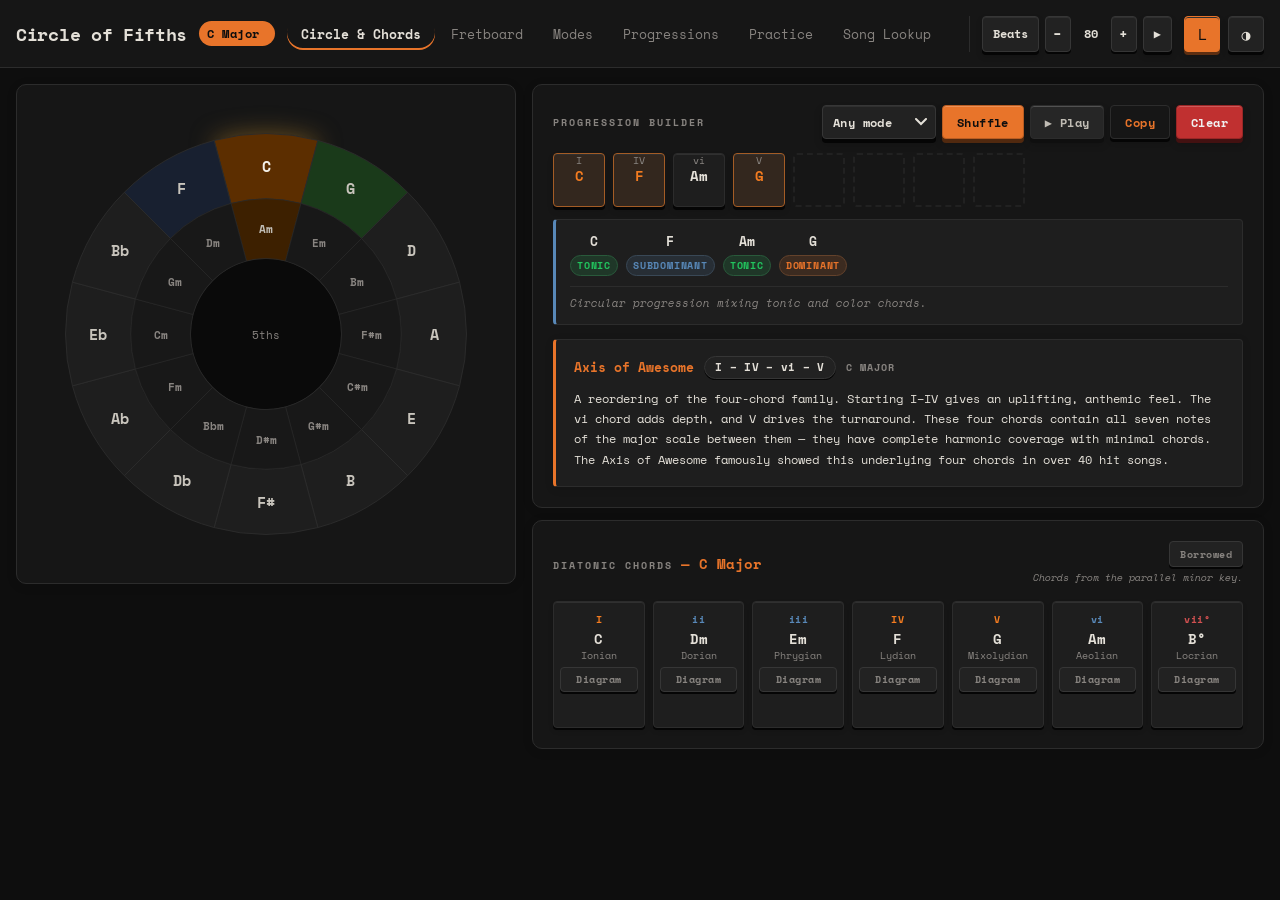
==== commit 99b5efb7: "Add latest changes including miniPlayer and all recent updates Co-Authored-By: Claude Sonnet 4.6 <no" ====
--- a/index.html
+++ b/index.html
@@ -34,6 +34,18 @@
         <button class="tab-btn" role="tab" aria-selected="false"
                 data-tab="song-lookup">Song Lookup</button>
       </nav>
+      <div class="mini-player" id="mini-player" role="group" aria-label="Practice transport">
+        <button class="mini-player__mode" id="mini-player-mode"
+                aria-pressed="false" title="Switch beat sound">Beats</button>
+        <div class="mini-player__bpm" role="group" aria-label="BPM">
+          <button class="mini-player__bpm-btn" id="mini-bpm-dec"  aria-label="Decrease BPM">&#x2212;</button>
+          <input type="number" class="mini-player__bpm-val" id="mini-bpm-display" data-mini-bpm-val
+                 min="40" max="240" value="80" aria-label="BPM" aria-live="polite">
+          <button class="mini-player__bpm-btn" id="mini-bpm-inc"  aria-label="Increase BPM">+</button>
+        </div>
+        <button class="mini-player__play" id="mini-player-toggle"
+                aria-label="Start practice" disabled>&#9654;</button>
+      </div>
       <button class="btn--icon btn--hamburger" id="btn-hamburger"
               aria-label="Open navigation menu"
               aria-expanded="false"
@@ -43,6 +55,18 @@
         <span class="hamburger-bar"></span>
       </button>
       <div class="header-controls">
+        <div class="mini-player mini-player--mobile" id="mini-player-mobile" role="group" aria-label="Practice transport">
+          <button class="mini-player__mode mini-player__mode--sm" id="mini-player-mode-m"
+                  aria-pressed="false" title="Switch beat sound">B</button>
+          <div class="mini-player__bpm" role="group" aria-label="BPM">
+            <button class="mini-player__bpm-btn" id="mini-bpm-dec-m"  aria-label="Decrease BPM">&#x2212;</button>
+            <input type="number" class="mini-player__bpm-val" id="mini-bpm-display-m" data-mini-bpm-val
+                   min="40" max="240" value="80" aria-label="BPM" aria-live="polite">
+            <button class="mini-player__bpm-btn" id="mini-bpm-inc-m"  aria-label="Increase BPM">+</button>
+          </div>
+          <button class="mini-player__play mini-player__play--sm" id="mini-player-toggle-m"
+                  aria-label="Start practice" disabled>&#9654;</button>
+        </div>
         <button class="btn--icon" id="btn-lefty" title="Switch between left-handed and right-handed chord diagrams">L</button>
         <button class="btn--icon" id="btn-theme" title="Toggle dark / light mode">◑</button>
       </div>
@@ -78,13 +102,23 @@
           <div class="progression-header">
             <h2 class="panel-title">Progression Builder</h2>
             <div class="progression-actions">
-              <button class="btn btn--primary" id="btn-generate" title="Auto-generate a chord progression for the selected key">Generate</button>
-              <button class="btn btn--tonal" id="btn-shuffle" title="Shuffle — try a different progression">Shuffle</button>
+              <select id="mode-filter" class="mode-filter-select" title="Filter Shuffle to a specific mode">
+                <option value="">Any mode</option>
+                <option value="Ionian">Ionian</option>
+                <option value="Dorian">Dorian</option>
+                <option value="Phrygian">Phrygian</option>
+                <option value="Lydian">Lydian</option>
+                <option value="Mixolydian">Mixolydian</option>
+                <option value="Aeolian">Aeolian</option>
+                <option value="Locrian">Locrian</option>
+              </select>
+              <button class="btn btn--primary" id="btn-shuffle" title="Shuffle — try a different progression across all modes">Shuffle</button>
               <button class="btn btn--tonal" id="btn-play-all" title="Play all chords in the progression">&#9654; Play</button>
               <button class="btn btn--ghost" id="btn-copy" title="Copy chord names to clipboard">Copy</button>
               <button class="btn btn--danger" id="btn-clear">Clear</button>
             </div>
           </div>
+          <div id="audio-error-msg" class="audio-error-msg" style="display:none">Audio unavailable — try Chrome or Safari.</div>
           <div class="progression-slots" id="progression-slots" data-progression-slots aria-live="polite"></div>
           <p class="progression-hint" id="progression-hint" data-progression-hint>Click a chord above, or hit Generate to auto-build a progression.</p>
           <!-- Feature 13: Analysis panel -->
@@ -97,7 +131,10 @@
           <div class="chords-panel-header">
             <h2 class="panel-title">Diatonic Chords <span id="key-label"></span></h2>
             <!-- Feature 14: Borrowed chord toggle -->
-            <button class="btn btn-borrowed-toggle" id="btn-borrowed" title="Show borrowed chords from the parallel minor">Borrowed</button>
+            <div class="borrowed-toggle-group">
+              <button class="btn btn-borrowed-toggle" id="btn-borrowed" title="Show borrowed chords from the parallel minor">Borrowed</button>
+              <span class="borrowed-subtitle">Chords from the parallel minor key.</span>
+            </div>
           </div>
           <div class="chord-grid" id="chord-grid">
             <p class="placeholder">Click a key on the circle to see its chords.</p>
@@ -129,6 +166,16 @@
           <h2 class="panel-title">Active Progression</h2>
           <div class="prog-mini-actions">
             <button class="btn btn--primary" data-mini-action="generate">Generate</button>
+            <select id="mode-filter-modes" class="mode-filter-select" title="Filter Shuffle to a specific mode">
+              <option value="">Any mode</option>
+              <option value="Ionian">Ionian</option>
+              <option value="Dorian">Dorian</option>
+              <option value="Phrygian">Phrygian</option>
+              <option value="Lydian">Lydian</option>
+              <option value="Mixolydian">Mixolydian</option>
+              <option value="Aeolian">Aeolian</option>
+              <option value="Locrian">Locrian</option>
+            </select>
             <button class="btn btn--tonal"   data-mini-action="shuffle">Shuffle</button>
             <button class="btn btn--tonal"   data-mini-action="play">&#9654; Play</button>
             <button class="btn btn--danger"  data-mini-action="clear">Clear</button>
@@ -158,8 +205,7 @@
         <div class="prog-mini-header">
           <h2 class="panel-title">Active Progression</h2>
           <div class="prog-mini-actions">
-            <button class="btn btn--primary" data-mini-action="generate">Generate</button>
-            <button class="btn btn--tonal"   data-mini-action="shuffle">Shuffle</button>
+            <button class="btn btn--primary" data-mini-action="shuffle">Shuffle</button>
             <button class="btn btn--tonal"   data-mini-action="play">&#9654; Play</button>
             <button class="btn btn--danger"  data-mini-action="clear">Clear</button>
           </div>
@@ -170,7 +216,7 @@
           <span class="prog-mini-bpm-val" data-mini-bpm-val></span>
         </div>
         <div class="progression-slots" data-progression-slots></div>
-        <p class="progression-hint" data-progression-hint>Generate a progression or load one from the library below.</p>
+        <p class="progression-hint" data-progression-hint>Shuffle to load a random progression from any genre, or click Load on a card below.</p>
       </section>
       <!-- Feature 12: Progression Library -->
       <div id="prog-lib-section"></div>
@@ -245,6 +291,7 @@
   <script src="js/modes.js"></script>
   <script src="js/progressionLib.js"></script>
   <script src="js/practiceMode.js"></script>
+  <script src="js/miniPlayer.js"></script>
   <script src="js/songLookup.js"></script>
   <script src="js/app.js"></script>
 
--- a/css/style.css
+++ b/css/style.css
@@ -76,6 +76,32 @@
   --color-genre-neosoul:   #5b21b6;
   --color-genre-metal:     #374151;
   --color-genre-ambient:   #0f766e;
+  --color-genre-rb:         #9a3412;
+  --color-genre-gospel:     #92400e;
+  --color-genre-latin:      #047857;
+  --color-genre-reggae:     #4d7c0f;
+  --color-genre-country:    #92400e;
+  --color-genre-funk:       #5b21b6;
+  --color-genre-cinematic:  #3730a3;
+
+  /* Fretboard active note */
+  --color-note-active:          #ffe600;
+  --color-note-active-text:     #111111;
+
+  /* Scale category badge tokens */
+  --color-scale-cat-penta:      #3b82f6;
+  --color-scale-cat-blues:      #f59e0b;
+  --color-scale-cat-minor:      #6b7280;
+  --color-scale-cat-sym:        #8b5cf6;
+
+  /* Learning path mode color */
+  --color-lp-mode:              #3b82f6;
+
+  /* Shadow scale */
+  --shadow-sm:   0 1px 3px rgba(0,0,0,0.10);
+  --shadow-md:   0 2px 8px rgba(0,0,0,0.12);
+  --shadow-lg:   0 4px 16px rgba(0,0,0,0.18);
+  --shadow-card: 0 2px 12px rgba(0,0,0,0.08);
 
   /* Modal overlay */
   --overlay-bg:            rgba(0,0,0,0.65);
@@ -307,7 +333,7 @@
   border-radius: var(--radius-xl);
   padding: 20px;
   border: 1px solid var(--border);
-  box-shadow: 0 2px 12px rgba(0,0,0,0.08);
+  box-shadow: var(--shadow-card);
 }
 .panel-stack {
   display: flex;
@@ -404,7 +430,7 @@
 }
 .arc-label-minor {
   fill: var(--muted-foreground);
-  font-size: 9px;
+  font-size: 10px;
   font-weight: 700;
   font-family: var(--font);
   text-anchor: middle;
@@ -422,7 +448,7 @@
 }
 .circle-center-text {
   fill: var(--muted-foreground);
-  font-size: 9px;
+  font-size: 10px;
   font-family: var(--font);
   text-anchor: middle;
   dominant-baseline: central;
@@ -483,7 +509,7 @@
 
 .chord-roman {
   display: block;
-  font-size: 9px;
+  font-size: 10px;
   font-weight: 700;
   letter-spacing: 0.5px;
   margin-bottom: 4px;
@@ -502,7 +528,7 @@
 }
 .chord-mode-name {
   display: block;
-  font-size: 9px;
+  font-size: 10px;
   color: var(--muted-foreground);
   line-height: 1.2;
   margin-bottom: 5px;
@@ -517,7 +543,7 @@
   border: 1px solid var(--btn-border);
   border-radius: 4px;
   color: var(--muted-foreground);
-  font-size: 9px;
+  font-size: 10px;
   font-family: var(--font);
   font-weight: 700;
   letter-spacing: 0.5px;
@@ -541,6 +567,18 @@
   flex-direction: column;
   gap: 6px;
 }
+@media (min-width: 900px) {
+  .mode-list {
+    display: grid;
+    grid-template-columns: repeat(2, 1fr);
+    align-items: start;
+  }
+}
+@media (min-width: 1300px) {
+  .mode-list {
+    grid-template-columns: repeat(3, 1fr);
+  }
+}
 .mode-row {
   display: flex;
   gap: 14px;
@@ -550,6 +588,7 @@
   border-radius: var(--radius);
   border-left: 3px solid var(--mode-color, var(--border));
   transition: background-color 0.15s, border-left-width 0.15s, transform 0.1s;
+  position: relative;
 }
 .mode-row--clickable {
   cursor: pointer;
@@ -589,7 +628,7 @@
   line-height: 1.2;
 }
 .mode-roman {
-  font-size: 9px;
+  font-size: 10px;
   color: var(--muted-foreground);
   font-weight: 400;
   display: block;
@@ -609,9 +648,11 @@
   line-height: 1.55;
 }
 .mode-generate-hint {
-  align-self: center;
-  flex-shrink: 0;
-  font-size: 9px;
+  position: absolute;
+  right: 14px;
+  top: 50%;
+  transform: translateY(-50%);
+  font-size: 10px;
   font-weight: 700;
   color: var(--muted-foreground);
   letter-spacing: 1px;
@@ -623,6 +664,7 @@
   border-radius: 4px;
   padding: 3px 7px;
   box-shadow: 0 1px 0 var(--btn-shadow);
+  pointer-events: none;
 }
 .mode-row--clickable:hover .mode-generate-hint {
   opacity: 1;
@@ -640,7 +682,38 @@
   flex-wrap: wrap;
 }
 .progression-header .panel-title { margin-bottom: 0; }
-.progression-actions { display: flex; gap: 6px; flex-wrap: wrap; }
+.progression-actions { display: flex; gap: 6px; flex-wrap: wrap; align-items: center; }
+.mode-filter-select {
+  height: 34px;
+  padding: 0 28px 0 10px;
+  border-radius: var(--radius);
+  font-size: 12px;
+  font-weight: 700;
+  font-family: var(--font);
+  letter-spacing: 0.4px;
+  cursor: pointer;
+  background-color: var(--btn-face);
+  color: var(--btn-text);
+  border: 1px solid var(--btn-border);
+  box-shadow:
+    inset 0 1px 0 var(--btn-border-top),
+    0 4px 0 var(--btn-shadow),
+    0 5px 8px rgba(0,0,0,0.2);
+  transition: background-color 0.12s;
+  appearance: none;
+  -webkit-appearance: none;
+  background-image: url("data:image/svg+xml,%3Csvg xmlns='http://www.w3.org/2000/svg' width='12' height='8' viewBox='0 0 12 8'%3E%3Cpath d='M1 1l5 5 5-5' stroke='%231a1a1a' stroke-width='2' fill='none' stroke-linecap='round'/%3E%3C/svg%3E");
+  background-repeat: no-repeat;
+  background-position: right 8px center;
+}
+.mode-filter-select:hover { background-color: var(--btn-face-hover); }
+.mode-filter-select:focus {
+  outline: 2px solid var(--ring);
+  outline-offset: 2px;
+}
+[data-theme="dark"] .mode-filter-select {
+  background-image: url("data:image/svg+xml,%3Csvg xmlns='http://www.w3.org/2000/svg' width='12' height='8' viewBox='0 0 12 8'%3E%3Cpath d='M1 1l5 5 5-5' stroke='%23e4e0d8' stroke-width='2' fill='none' stroke-linecap='round'/%3E%3C/svg%3E");
+}
 
 /* ── All Buttons ──────────────────────────────────────────── */
 .btn {
@@ -782,7 +855,7 @@
 }
 
 .prog-roman {
-  font-size: 9px;
+  font-size: 10px;
   color: var(--muted-foreground);
   font-weight: 400;
   line-height: 1;
@@ -833,7 +906,7 @@
   border-left-width: 3px;
   border-left-color: var(--primary);
   animation: fade-up 0.3s cubic-bezier(0.2,0,0,1);
-  box-shadow: 0 2px 8px rgba(0,0,0,0.06);
+  box-shadow: var(--shadow-md);
 }
 .explanation-header {
   display: flex;
@@ -991,10 +1064,10 @@
 .dot-open         { fill: none; stroke: var(--foreground); stroke-width: 1.5; }
 .dot-mute-line    { stroke: var(--muted-foreground); stroke-width: 1.5; stroke-linecap: round; }
 .barre-bar        { stroke: var(--primary); stroke-width: 10; stroke-linecap: round; opacity: 0.85; }
-.fret-number      { fill: var(--muted-foreground); font-size: 9px; font-family: var(--font); }
+.fret-number      { fill: var(--muted-foreground); font-size: 10px; font-family: var(--font); }
 .fret-dot-label {
   fill: var(--primary-foreground);
-  font-size: 8px;
+  font-size: 10px;
   font-weight: 700;
   font-family: var(--font);
   pointer-events: none;
@@ -1013,7 +1086,7 @@
   border: 1px solid var(--btn-border);
   border-radius: var(--radius);
   color: var(--primary);
-  font-size: 9px;
+  font-size: 10px;
   font-family: var(--font);
   font-weight: 700;
   letter-spacing: 0.5px;
@@ -1034,7 +1107,7 @@
 
 /* Play button on filled progression slots */
 .prog-play {
-  font-size: 8px;
+  font-size: 10px;
   padding: 1px 5px;
   background: transparent;
   border: 1px solid var(--border);
@@ -1079,7 +1152,7 @@
 
 /* ── Borrowed chord toggle button ───────────────────────────── */
 .btn-borrowed-toggle {
-  height: 28px;
+  height: 26px;
   padding: 0 10px;
   font-size: 10px;
   font-weight: 700;
@@ -1118,7 +1191,7 @@
 }
 .borrowed-row-label {
   grid-column: 1 / -1;
-  font-size: 9px;
+  font-size: 10px;
   font-weight: 700;
   letter-spacing: 1.5px;
   text-transform: uppercase;
@@ -1149,9 +1222,9 @@
 }
 .mode-formula-step {
   padding: 1px 5px;
-  border-radius: 3px;
-  font-weight: 700;
-  font-size: 9px;
+  border-radius: var(--radius);
+  font-weight: 700;
+  font-size: 10px;
   letter-spacing: 0.5px;
 }
 .mode-formula-step--W {
@@ -1170,7 +1243,7 @@
   padding: 1px 4px;
   font-size: 10px;
   color: var(--foreground);
-  border-radius: 3px;
+  border-radius: var(--radius);
 }
 .mode-formula-iv--alt {
   color: var(--primary);
@@ -1184,30 +1257,51 @@
   font-size: 10px;
   font-weight: 700;
   color: var(--foreground);
-  border-radius: 3px;
+  border-radius: var(--radius);
 }
 
 /* ── In the Wild section ─────────────────────────────────────── */
+.mode-row-actions {
+  display: flex;
+  align-items: center;
+  gap: 8px;
+  margin-top: 8px;
+  flex-wrap: wrap;
+}
+
 .btn-wild-toggle {
-  display: inline-block;
-  margin-top: 8px;
-  padding: 3px 8px;
-  font-size: 9px;
-  font-weight: 700;
-  letter-spacing: 0.5px;
+  height: 26px;
+  padding: 0 10px;
+  font-size: 10px;
+  font-weight: 700;
   font-family: var(--font);
+  letter-spacing: 0.4px;
   background: var(--btn-face);
   border: 1px solid var(--btn-border);
   border-radius: var(--radius);
   color: var(--muted-foreground);
   cursor: pointer;
-  box-shadow: 0 1px 0 var(--btn-shadow);
-  transition: color 0.12s, border-color 0.12s, background-color 0.12s;
+  box-shadow:
+    inset 0 1px 0 var(--btn-border-top),
+    0 3px 0 var(--btn-shadow),
+    0 4px 6px rgba(0,0,0,0.15);
+  transition: color 0.12s, border-color 0.12s, background-color 0.12s, transform 0.07s, box-shadow 0.07s;
+  display: inline-flex;
+  align-items: center;
+  gap: 5px;
+  white-space: nowrap;
 }
 .btn-wild-toggle:hover {
   color: var(--primary);
   border-color: var(--primary);
   background: var(--btn-face-hover);
+}
+.btn-wild-toggle:active {
+  transform: translateY(2px);
+  box-shadow:
+    inset 0 1px 0 var(--btn-border-top),
+    0 1px 0 var(--btn-shadow),
+    0 2px 3px rgba(0,0,0,0.1);
 }
 .mode-wild {
   margin-top: 8px;
@@ -1270,7 +1364,7 @@
   color: var(--foreground);
 }
 .analysis-fn {
-  font-size: 9px;
+  font-size: 10px;
   font-weight: 700;
   letter-spacing: 0.8px;
   text-transform: uppercase;
@@ -1429,7 +1523,7 @@
 .practice-bpc-btn:hover { background: var(--muted); }
 .practice-bpc-btn.active {
   background: var(--primary);
-  color: #fff;
+  color: var(--primary-foreground);
 }
 
 /* Checkbox row */
@@ -1470,7 +1564,7 @@
   background: var(--btn-face);
   color: var(--foreground);
   border: 1px solid var(--border);
-  border-radius: calc(var(--radius) - 2px);
+  border-radius: var(--radius);
 }
 .practice-num-input:focus { outline: none; border-color: var(--primary); }
 
@@ -1576,7 +1670,7 @@
   flex-wrap: wrap;
 }
 .fretboard-control-label {
-  font-size: 9px;
+  font-size: 10px;
   font-weight: 700;
   letter-spacing: 1px;
   text-transform: uppercase;
@@ -1588,7 +1682,7 @@
 .fb-pos-btn {
   height: 26px;
   padding: 0 8px;
-  font-size: 9px;
+  font-size: 10px;
   font-weight: 700;
   letter-spacing: 0.3px;
   border-radius: var(--radius);
@@ -1643,7 +1737,7 @@
 }
 .fb-fret-label {
   fill: var(--muted-foreground);
-  font-size: 9px;
+  font-size: 10px;
   font-family: var(--font);
 }
 .fb-dot {
@@ -1660,7 +1754,7 @@
 }
 .fb-dot-label {
   fill: var(--color-dot-label);
-  font-size: 8.5px;
+  font-size: 10px;
   font-family: var(--font);
   font-weight: 700;
   pointer-events: none;
@@ -1755,7 +1849,7 @@
   padding: 14px 16px;
   cursor: pointer;
   transition: background-color 0.15s, border-left-color 0.15s, transform 0.1s;
-  box-shadow: 0 2px 4px rgba(0,0,0,0.08);
+  box-shadow: var(--shadow-sm);
 }
 .mode-rel-card:hover {
   background: var(--btn-face-hover);
@@ -1807,8 +1901,8 @@
 }
 .mode-step {
   padding: 1px 5px;
-  border-radius: 3px;
-  font-size: 9px;
+  border-radius: var(--radius);
+  font-size: 10px;
   font-weight: 700;
   font-family: var(--font);
   background: var(--muted);
@@ -1843,7 +1937,7 @@
   color: var(--color-character);
   border: 1px solid color-mix(in srgb, var(--color-character) 30%, var(--border));
   border-radius: var(--radius-full);
-  font-size: 9px;
+  font-size: 10px;
   font-weight: 700;
 }
 .char-interval-badge {
@@ -1854,7 +1948,7 @@
   color: var(--color-character);
   padding: 1px 4px;
   background: color-mix(in srgb, var(--color-character) 10%, transparent);
-  border-radius: 3px;
+  border-radius: var(--radius);
 }
 .pent-bridge {
   font-size: 10px;
@@ -1878,7 +1972,7 @@
 .fb-type-btn {
   height: 26px;
   padding: 0 10px;
-  font-size: 9px;
+  font-size: 10px;
   font-weight: 700;
   letter-spacing: 0.5px;
   text-transform: uppercase;
@@ -1908,7 +2002,7 @@
 .fb-scale-btn {
   height: 26px;
   padding: 0 8px;
-  font-size: 9px;
+  font-size: 10px;
   font-weight: 700;
   letter-spacing: 0.3px;
   border-radius: var(--radius);
@@ -1935,7 +2029,7 @@
 
 /* ── Scale category badge ────────────────────────────────────── */
 .scale-cat-badge {
-  font-size: 8px;
+  font-size: 10px;
   font-weight: 700;
   text-transform: uppercase;
   letter-spacing: 0.5px;
@@ -1945,29 +2039,29 @@
   vertical-align: middle;
 }
 .scale-cat-pentatonic {
-  background: color-mix(in srgb, #3b82f6 15%, var(--muted));
-  color: #1e40af;
+  background: color-mix(in srgb, var(--color-scale-cat-penta) 15%, var(--muted));
+  color: color-mix(in srgb, var(--color-scale-cat-penta) 60%, black);
 }
 .scale-cat-blues {
-  background: color-mix(in srgb, #f59e0b 15%, var(--muted));
-  color: #92400e;
+  background: color-mix(in srgb, var(--color-scale-cat-blues) 15%, var(--muted));
+  color: color-mix(in srgb, var(--color-scale-cat-blues) 60%, black);
 }
 .scale-cat-minor {
-  background: color-mix(in srgb, #6b7280 15%, var(--muted));
-  color: #374151;
+  background: color-mix(in srgb, var(--color-scale-cat-minor) 15%, var(--muted));
+  color: color-mix(in srgb, var(--color-scale-cat-minor) 60%, black);
 }
 .scale-cat-symmetrical {
-  background: color-mix(in srgb, #8b5cf6 15%, var(--muted));
-  color: #5b21b6;
-}
-[data-theme="dark"] .scale-cat-pentatonic { color: #93c5fd; }
-[data-theme="dark"] .scale-cat-blues      { color: #fcd34d; }
-[data-theme="dark"] .scale-cat-minor      { color: #9ca3af; }
-[data-theme="dark"] .scale-cat-symmetrical{ color: #c4b5fd; }
+  background: color-mix(in srgb, var(--color-scale-cat-sym) 15%, var(--muted));
+  color: color-mix(in srgb, var(--color-scale-cat-sym) 60%, black);
+}
+[data-theme="dark"] .scale-cat-pentatonic { color: color-mix(in srgb, var(--color-scale-cat-penta) 80%, white); }
+[data-theme="dark"] .scale-cat-blues      { color: color-mix(in srgb, var(--color-scale-cat-blues) 80%, white); }
+[data-theme="dark"] .scale-cat-minor      { color: color-mix(in srgb, var(--color-scale-cat-minor) 80%, white); }
+[data-theme="dark"] .scale-cat-symmetrical{ color: color-mix(in srgb, var(--color-scale-cat-sym) 80%, white); }
 
 /* ── Scale mode link footer ──────────────────────────────────── */
 .scale-mode-link {
-  font-size: 9px;
+  font-size: 10px;
   color: var(--muted-foreground);
   margin-top: 4px;
 }
@@ -2034,12 +2128,12 @@
   border: 2px solid var(--primary);
 }
 .lp-badge-mode {
-  background: color-mix(in srgb, #3b82f6 20%, var(--muted));
-  color: #1e40af;
-  border: 2px solid #3b82f6;
+  background: color-mix(in srgb, var(--color-lp-mode) 20%, var(--muted));
+  color: color-mix(in srgb, var(--color-lp-mode) 60%, black);
+  border: 2px solid var(--color-lp-mode);
 }
 [data-theme="dark"] .lp-badge-mode {
-  color: #93c5fd;
+  color: color-mix(in srgb, var(--color-lp-mode) 80%, white);
 }
 .lp-step-content { flex: 1; }
 .lp-step-header {
@@ -2054,7 +2148,7 @@
   color: var(--foreground);
 }
 .lp-type-badge {
-  font-size: 8px;
+  font-size: 10px;
   font-weight: 700;
   text-transform: uppercase;
   letter-spacing: 0.5px;
@@ -2066,10 +2160,10 @@
   color: var(--primary-text);
 }
 .lp-type-mode {
-  background: color-mix(in srgb, #3b82f6 15%, var(--muted));
-  color: #1e40af;
-}
-[data-theme="dark"] .lp-type-mode { color: #93c5fd; }
+  background: color-mix(in srgb, var(--color-lp-mode) 15%, var(--muted));
+  color: color-mix(in srgb, var(--color-lp-mode) 60%, black);
+}
+[data-theme="dark"] .lp-type-mode { color: color-mix(in srgb, var(--color-lp-mode) 80%, white); }
 .lp-why {
   font-size: 11px;
   color: var(--foreground);
@@ -2096,7 +2190,7 @@
 .genre-filter-btn {
   height: 28px;
   padding: 0 10px;
-  font-size: 9px;
+  font-size: 10px;
   font-weight: 700;
   letter-spacing: 0.5px;
   text-transform: uppercase;
@@ -2133,7 +2227,7 @@
   flex-direction: column;
   gap: 6px;
   transition: background-color 0.15s, transform 0.1s;
-  box-shadow: 0 2px 4px rgba(0,0,0,0.07);
+  box-shadow: var(--shadow-sm);
 }
 .prog-lib-card:hover:not(.prog-lib-card--disabled) {
   background: var(--btn-face-hover);
@@ -2157,7 +2251,7 @@
   flex: 1;
 }
 .prog-lib-genre-badge {
-  font-size: 9px;
+  font-size: 10px;
   font-weight: 700;
   letter-spacing: 0.8px;
   text-transform: uppercase;
@@ -2311,9 +2405,9 @@
 
 /* ── Load chords button in mode rows ─────────────────────── */
 .btn-load-mode-chords {
-  margin-top: 6px;
-  font-size: 10px;
-  padding: 3px 8px;
+  height: 26px;
+  padding: 0 10px;
+  font-size: 10px;
   cursor: pointer;
 }
 
@@ -2354,25 +2448,14 @@
 }
 /* Active dot: bright yellow fill, dark label */
 circle.fb-dot--active {
-  fill: #ffe600 !important;
+  fill: var(--color-note-active) !important;
   filter: drop-shadow(0 0 6px rgba(255, 230, 0, 0.85));
 }
 text.fb-dot--active {
-  fill: #111 !important;
-}
-
-/* ══════════════════════════════════════════════════════════════
-   NEW GENRE BADGE COLORS
-   ══════════════════════════════════════════════════════════════ */
-:root {
-  --color-genre-rb:         #9a3412;
-  --color-genre-gospel:     #92400e;
-  --color-genre-latin:      #047857;
-  --color-genre-reggae:     #4d7c0f;
-  --color-genre-country:    #92400e;
-  --color-genre-funk:       #5b21b6;
-  --color-genre-cinematic:  #3730a3;
-}
+  fill: var(--color-note-active-text) !important;
+}
+
+
 .prog-lib-genre--rb         { background: color-mix(in srgb, var(--color-genre-rb)         15%, var(--muted)); color: var(--color-genre-rb);        border: 1px solid color-mix(in srgb, var(--color-genre-rb)         25%, var(--border)); }
 .prog-lib-genre--gospel     { background: color-mix(in srgb, var(--color-genre-gospel)     15%, var(--muted)); color: var(--color-genre-gospel);    border: 1px solid color-mix(in srgb, var(--color-genre-gospel)     25%, var(--border)); }
 .prog-lib-genre--latin      { background: color-mix(in srgb, var(--color-genre-latin)      15%, var(--muted)); color: var(--color-genre-latin);     border: 1px solid color-mix(in srgb, var(--color-genre-latin)      25%, var(--border)); }
@@ -2454,7 +2537,7 @@
   flex-wrap: wrap;
 }
 .prog-mini-bpm-label {
-  font-size: 9px;
+  font-size: 10px;
   font-weight: 700;
   letter-spacing: 1px;
   text-transform: uppercase;
@@ -2483,7 +2566,7 @@
    SONG LOOKUP TAB
    ══════════════════════════════════════════════════════════════ */
 .song-lookup-panel {
-  max-width: 720px;
+  max-width: 820px;
   margin: 0 auto;
 }
 .song-lookup-desc {
@@ -2493,71 +2576,8 @@
   line-height: 1.6;
 }
 
-/* API key section */
-.song-lookup-key-row { margin-bottom: 16px; }
-.song-lookup-key-section {
-  padding: 14px 16px;
-  background: color-mix(in srgb, var(--primary) 6%, var(--muted));
-  border: 1px solid color-mix(in srgb, var(--primary) 25%, var(--border));
-  border-radius: var(--radius);
-}
-.song-lookup-key-label {
-  display: block;
-  font-size: 10px;
-  font-weight: 700;
-  letter-spacing: 1px;
-  text-transform: uppercase;
-  color: var(--muted-foreground);
-  margin-bottom: 8px;
-}
-.song-lookup-key-input-row {
-  display: flex;
-  gap: 8px;
-  align-items: center;
-  flex-wrap: wrap;
-}
-.song-lookup-key-input {
-  flex: 1;
-  min-width: 180px;
-  padding: 7px 10px;
-  background: var(--input);
-  border: 1px solid var(--border);
-  border-radius: var(--radius);
-  color: var(--foreground);
-  font-family: var(--font);
-  font-size: 12px;
-  outline: none;
-  transition: border-color 0.15s;
-}
-.song-lookup-key-input:focus { border-color: var(--ring); }
-.song-lookup-key-hint {
-  font-size: 10px;
-  color: var(--muted-foreground);
-  margin-top: 8px;
-  line-height: 1.5;
-  font-style: italic;
-}
-.song-lookup-key-save { height: 32px; padding: 0 14px; font-size: 11px; }
-.song-lookup-key-set {
-  display: flex;
-  align-items: center;
-  gap: 10px;
-  padding: 8px 0;
-}
-.song-lookup-key-status {
-  font-size: 12px;
-  color: var(--color-genre-latin);
-  font-weight: 700;
-}
-.song-lookup-key-change {
-  font-size: 10px;
-  height: 28px;
-  padding: 0 10px;
-  color: var(--muted-foreground);
-}
-
 /* Search form */
-.song-lookup-form { margin-bottom: 14px; }
+.song-lookup-form { margin-bottom: 16px; }
 .song-lookup-inputs {
   display: flex;
   gap: 8px;
@@ -2586,17 +2606,6 @@
   flex-wrap: wrap;
 }
 .song-lookup-search-btn { min-width: 100px; }
-.song-lookup-countdown {
-  font-size: 11px;
-  color: var(--muted-foreground);
-  font-weight: 700;
-  min-width: 50px;
-}
-.song-lookup-remaining {
-  font-size: 10px;
-  color: var(--muted-foreground);
-  margin-left: auto;
-}
 
 /* Status messages */
 .song-lookup-status {
@@ -2611,96 +2620,112 @@
   border: 1px solid color-mix(in srgb, var(--destructive) 30%, var(--border));
   color: var(--destructive);
 }
-.song-lookup-status--warn {
-  background: color-mix(in srgb, var(--color-genre-country) 12%, var(--muted));
-  border: 1px solid color-mix(in srgb, var(--color-genre-country) 30%, var(--border));
-  color: color-mix(in srgb, var(--color-genre-country) 80%, var(--foreground));
-}
-.song-lookup-status--info {
-  background: color-mix(in srgb, var(--primary) 8%, var(--muted));
-  border: 1px solid color-mix(in srgb, var(--primary) 25%, var(--border));
-  color: var(--muted-foreground);
-}
-.song-lookup-status--loading {
+
+/* Results container */
+.sl-results { animation: fade-up 0.25s cubic-bezier(0.2,0,0,1); }
+.sl-results-label {
+  font-size: 11px;
+  color: var(--muted-foreground);
+  margin-bottom: 12px;
+}
+.sl-results-label strong { color: var(--foreground); }
+
+/* 2-column card grid */
+.sl-results-grid {
+  display: grid;
+  grid-template-columns: repeat(2, 1fr);
+  gap: 10px;
+}
+@media (max-width: 560px) {
+  .sl-results-grid { grid-template-columns: 1fr; }
+}
+
+/* Individual site card */
+.sl-card {
+  display: flex;
+  flex-direction: column;
+  gap: 6px;
+  padding: 14px 16px;
   background: var(--muted);
   border: 1px solid var(--border);
-  color: var(--muted-foreground);
-  display: flex;
-  align-items: center;
-  gap: 10px;
-}
-
-/* Spinner */
-@keyframes spin { to { transform: rotate(360deg); } }
-.song-lookup-spinner {
+  border-radius: var(--radius);
+  transition: border-color 0.15s, box-shadow 0.15s;
+}
+.sl-card:hover {
+  border-color: color-mix(in srgb, var(--primary) 50%, var(--border));
+  box-shadow: var(--shadow-sm);
+}
+.sl-card-header {
+  display: flex;
+  align-items: center;
+  gap: 7px;
+}
+.sl-card-favicon {
+  flex-shrink: 0;
+  border-radius: 2px;
+}
+.sl-card-name {
+  font-size: 13px;
+  font-weight: 700;
+  color: var(--foreground);
+  flex: 1;
+  white-space: nowrap;
+  overflow: hidden;
+  text-overflow: ellipsis;
+}
+.sl-badge {
+  font-size: 10px;
+  font-weight: 700;
+  padding: 2px 7px;
+  border-radius: var(--radius-full);
+  letter-spacing: 0.3px;
+  white-space: nowrap;
+  flex-shrink: 0;
+}
+.sl-badge--primary {
+  background: color-mix(in srgb, var(--primary) 18%, var(--muted));
+  color: var(--primary-text);
+  border: 1px solid color-mix(in srgb, var(--primary) 30%, var(--border));
+}
+.sl-badge--accent {
+  background: color-mix(in srgb, var(--color-genre-jazz) 14%, var(--muted));
+  color: color-mix(in srgb, var(--color-genre-jazz) 80%, var(--foreground));
+  border: 1px solid color-mix(in srgb, var(--color-genre-jazz) 30%, var(--border));
+}
+.sl-badge--muted {
+  background: var(--card);
+  color: var(--muted-foreground);
+  border: 1px solid var(--border);
+}
+.sl-badge--google {
+  background: color-mix(in srgb, var(--color-genre-classical) 14%, var(--muted));
+  color: color-mix(in srgb, var(--color-genre-classical) 70%, var(--foreground));
+  border: 1px solid color-mix(in srgb, var(--color-genre-classical) 30%, var(--border));
+}
+.sl-card-desc {
+  font-size: 11px;
+  color: var(--muted-foreground);
+  line-height: 1.5;
+  margin: 0;
+  flex: 1;
+}
+.sl-card-btn {
   display: inline-block;
-  width: 14px;
-  height: 14px;
-  border: 2px solid var(--border);
-  border-top-color: var(--primary);
-  border-radius: 50%;
-  animation: spin 0.7s linear infinite;
-  flex-shrink: 0;
-}
-
-/* Cache badge */
-.song-lookup-cache-badge {
-  background: color-mix(in srgb, var(--primary) 15%, var(--muted));
-  color: var(--primary);
-  border: 1px solid color-mix(in srgb, var(--primary) 30%, var(--border));
-  padding: 1px 6px;
-  border-radius: var(--radius-full);
-  font-size: 9px;
-  font-weight: 700;
-  letter-spacing: 0.5px;
-  text-transform: uppercase;
-  margin-right: 2px;
-}
-
-/* Result card */
-.song-lookup-result {
-  border: 1px solid var(--border);
-  border-radius: var(--radius);
-  padding: 16px 18px;
-  background: var(--muted);
-  animation: fade-up 0.3s cubic-bezier(0.2,0,0,1);
-}
-.song-lookup-result-header {
-  display: flex;
-  justify-content: space-between;
-  align-items: flex-start;
-  flex-wrap: wrap;
-  gap: 10px;
-  margin-bottom: 2px;
-}
-.song-lookup-song-title {
-  font-size: 18px;
-  font-weight: 700;
-  color: var(--foreground);
-  line-height: 1.2;
-}
-.song-lookup-artist {
-  font-size: 14px;
-  font-weight: 400;
-  color: var(--muted-foreground);
-}
-.song-lookup-badges {
-  display: flex;
-  gap: 6px;
-  align-items: center;
-  flex-wrap: wrap;
-}
-.song-lookup-key-badge {
+  text-align: center;
+  text-decoration: none;
   font-size: 11px;
-  font-weight: 700;
-  padding: 3px 10px;
-  border-radius: var(--radius-full);
-  background: color-mix(in srgb, var(--primary) 15%, var(--muted));
-  color: var(--primary);
-  border: 1px solid color-mix(in srgb, var(--primary) 30%, var(--border));
-  letter-spacing: 0.3px;
-}
-.song-lookup-load-btn { font-size: 12px; }
+  padding: 6px 12px;
+  height: auto;
+  margin-top: 2px;
+}
+.sl-card-url {
+  font-size: 10px;
+  color: var(--muted-foreground);
+  opacity: 0.7;
+  white-space: nowrap;
+  overflow: hidden;
+  text-overflow: ellipsis;
+}
 
 /* ── Hamburger Button ─────────────────────────────────────── */
 .btn--hamburger {
@@ -2785,3 +2810,229 @@
   .tab-btn { padding: 6px 10px; font-size: 12px; }
   .header-inner { gap: 8px; }
 }
+
+/* ── Mini Player (nav transport) ───────────────────────────── */
+/* Desktop container — between tab-bar and hamburger */
+.mini-player {
+  display: flex;
+  align-items: center;
+  gap: 6px;
+  flex-shrink: 0;
+  padding-left: 12px;
+  border-left: 1px solid var(--border);
+}
+@media (max-width: 600px) {
+  .mini-player { display: none; }   /* hide desktop version on mobile */
+}
+
+/* Both mini-player buttons — identical token stack to .btn--icon */
+.mini-player__mode,
+.mini-player__play {
+  height: 36px;
+  padding: 0 10px;
+  border-radius: var(--radius);
+  background: var(--btn-face);
+  color: var(--btn-text);
+  border: 1px solid var(--btn-border);
+  box-shadow:
+    inset 0 1px 0 var(--btn-border-top),
+    0 3px 0 var(--btn-shadow),
+    0 4px 6px rgba(0,0,0,0.2);
+  font-size: 12px;
+  font-weight: 700;
+  font-family: var(--font);
+  white-space: nowrap;
+  cursor: pointer;
+  display: inline-flex;
+  align-items: center;
+  justify-content: center;
+  transition: transform 0.07s ease, box-shadow 0.07s ease, background-color 0.15s;
+}
+.mini-player__mode:hover,
+.mini-player__play:hover { background: var(--btn-face-hover); }
+
+.mini-player__mode:active,
+.mini-player__play:active:not(:disabled) {
+  transform: translateY(2px);
+  box-shadow:
+    inset 0 1px 0 var(--btn-border-top),
+    0 1px 0 var(--btn-shadow),
+    0 2px 3px rgba(0,0,0,0.15);
+}
+
+/* Mode toggle — active (Metro selected) */
+.mini-player__mode[aria-pressed="true"] {
+  background: var(--primary);
+  color: var(--primary-foreground);   /* fix: was --primary-fg (doesn't exist) */
+  border-color: var(--primary);
+  --btn-shadow: color-mix(in srgb, var(--primary) 40%, black);
+}
+
+/* Play button — disabled */
+.mini-player__play:disabled {
+  opacity: 0.35;
+  cursor: not-allowed;
+  box-shadow: none;
+}
+
+/* Play button — Stop All (red) */
+.mini-player--active .mini-player__play {
+  background: var(--destructive);
+  color: var(--destructive-foreground);
+  border-color: transparent;
+  box-shadow:
+    inset 0 1px 0 rgba(255,255,255,0.1),
+    0 3px 0 rgba(0,0,0,0.35),
+    0 4px 6px rgba(0,0,0,0.2);
+}
+
+/* Mobile compact version inside .header-controls */
+.mini-player--mobile {
+  display: none;
+  align-items: center;
+  gap: 6px;
+  margin-right: 4px;
+  padding-right: 8px;
+  border-right: 1px solid var(--border);  /* separator from L/◑ buttons */
+}
+@media (max-width: 600px) {
+  .mini-player--mobile { display: flex; }
+}
+
+/* Mobile: icon-only 36×36 squares — matches L and ◑ */
+.mini-player__mode--sm,
+.mini-player__play--sm {
+  width: 36px;
+  height: 36px;
+  padding: 0;
+}
+
+/* BPM group wrapper */
+.mini-player__bpm {
+  display: flex;
+  align-items: center;
+  gap: 2px;
+}
+
+/* − and + buttons */
+.mini-player__bpm-btn {
+  width: 26px; height: 36px;
+  border-radius: var(--radius);
+  background: var(--btn-face);
+  color: var(--btn-text);
+  border: 1px solid var(--btn-border);
+  cursor: pointer;
+  font-size: 14px; font-weight: 700; font-family: var(--font);
+  display: inline-flex; align-items: center; justify-content: center;
+  box-shadow: inset 0 1px 0 var(--btn-border-top), 0 2px 0 var(--btn-shadow);
+  transition: transform 0.07s ease, box-shadow 0.07s ease;
+}
+.mini-player__bpm-btn:hover  { background: var(--btn-face-hover); }
+.mini-player__bpm-btn:active {
+  transform: translateY(1px);
+  box-shadow: inset 0 1px 0 var(--btn-border-top), 0 1px 0 var(--btn-shadow);
+}
+
+/* BPM number display — input that mimics span appearance */
+.mini-player__bpm-val {
+  min-width: 36px;
+  width: 36px;
+  height: 36px;
+  text-align: center;
+  font-size: 12px; font-weight: 700; font-family: var(--font);
+  color: var(--foreground);
+  /* hide input chrome */
+  -moz-appearance: textfield;
+  appearance: textfield;
+  background: transparent;
+  border: 1px solid transparent;
+  border-radius: var(--radius);
+  padding: 0 2px;
+  cursor: pointer;
+  transition: border-color 0.12s, background 0.12s;
+}
+input.mini-player__bpm-val::-webkit-outer-spin-button,
+input.mini-player__bpm-val::-webkit-inner-spin-button { display: none; }
+input.mini-player__bpm-val:hover {
+  border-color: var(--btn-border);
+  background: var(--btn-face);
+}
+input.mini-player__bpm-val:focus {
+  outline: 2px solid var(--ring);
+  outline-offset: 1px;
+  border-color: var(--btn-border);
+  background: var(--btn-face);
+  cursor: text;
+}
+
+/* Mobile: same height as other --sm buttons */
+.mini-player--mobile .mini-player__bpm-btn {
+  width: 24px; height: 24px; font-size: 13px;
+}
+.mini-player--mobile .mini-player__bpm-val {
+  min-width: 28px; width: 28px; font-size: 11px; height: 24px;
+}
+
+/* ── Inline audio error ─────────────────────────────────────── */
+.audio-error-msg {
+  font-size: 11px;
+  color: var(--destructive);
+  background: color-mix(in srgb, var(--destructive) 8%, var(--muted));
+  border: 1px solid color-mix(in srgb, var(--destructive) 25%, var(--border));
+  border-radius: var(--radius);
+  padding: 6px 12px;
+  margin-bottom: 8px;
+}
+
+/* ── Clear button confirming state ──────────────────────────── */
+.btn--danger--confirming {
+  background: color-mix(in srgb, var(--destructive) 85%, black) !important;
+}
+
+/* ── Settings saved pulse on icon buttons ───────────────────── */
+@keyframes icon-saved {
+  0%   { box-shadow: inset 0 1px 0 var(--btn-border-top), 0 3px 0 var(--btn-shadow), 0 0 0 2px var(--primary); }
+  100% { box-shadow: inset 0 1px 0 var(--btn-border-top), 0 3px 0 var(--btn-shadow), 0 4px 6px rgba(0,0,0,0.2); }
+}
+.btn--icon--saved {
+  animation: icon-saved 0.7s ease;
+}
+
+/* ── Slot flash (new chord added) ───────────────────────────── */
+@keyframes slot-flash {
+  0%   { background: color-mix(in srgb, var(--primary) 40%, var(--muted)); }
+  100% { background: var(--muted); }
+}
+.slot-flash {
+  animation: slot-flash 0.4s ease !important;
+}
+
+/* ── Circle hint text ────────────────────────────────────────── */
+.circle-hint-text {
+  fill: var(--muted-foreground);
+  font-size: 10px;
+  font-family: var(--font);
+  text-anchor: middle;
+  dominant-baseline: central;
+  pointer-events: none;
+  user-select: none;
+  animation: hint-pulse 1.4s ease-in-out infinite alternate;
+}
+@keyframes hint-pulse {
+  from { opacity: 0.5; }
+  to   { opacity: 1; }
+}
+
+/* ── Borrowed toggle group ───────────────────────────────────── */
+.borrowed-toggle-group {
+  display: flex;
+  flex-direction: column;
+  align-items: flex-end;
+  gap: 3px;
+}
+.borrowed-subtitle {
+  font-size: 10px;
+  color: var(--muted-foreground);
+  font-style: italic;
+  white-space: nowrap;
+}
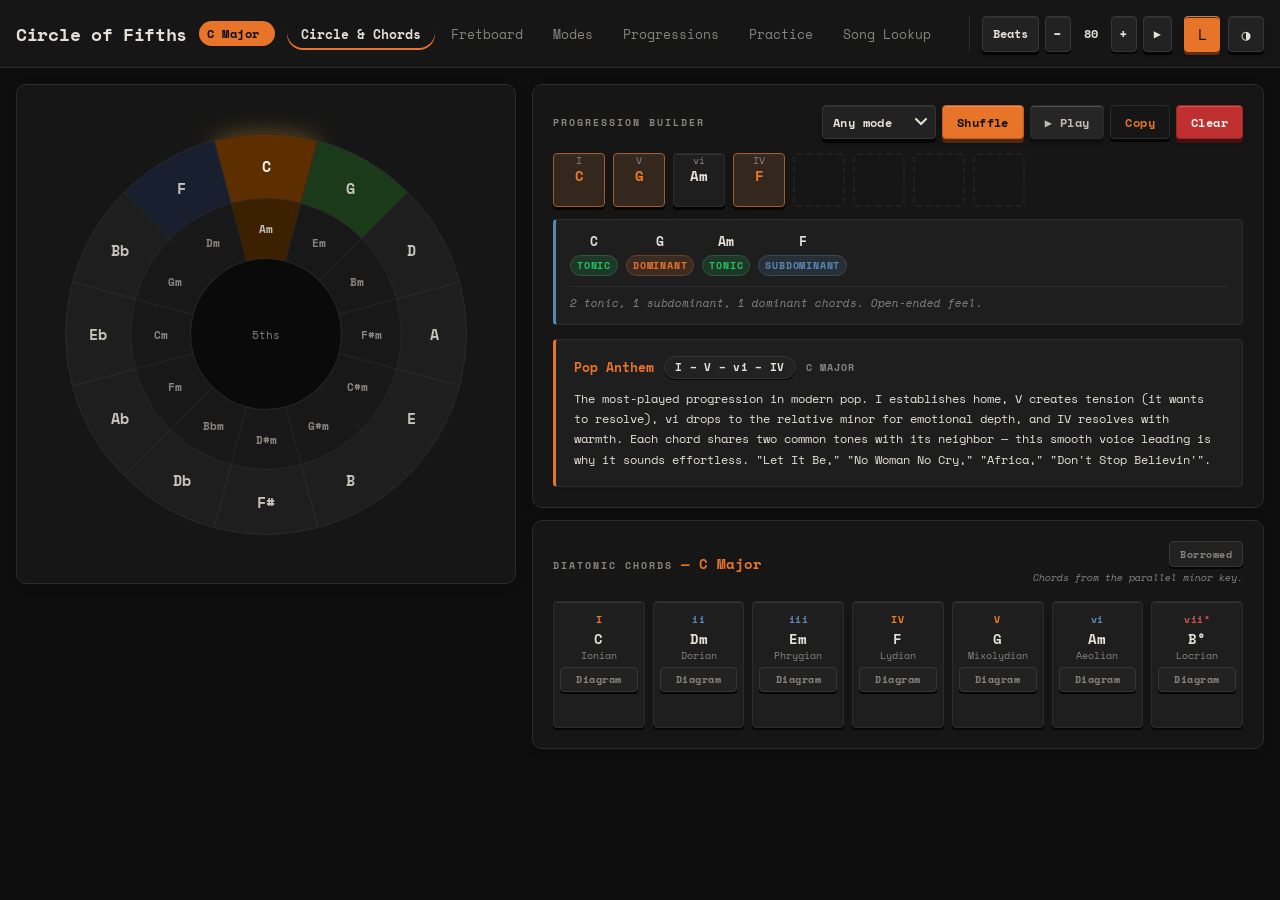
==== commit 4070df45: "Add Vercel Web Analytics to project # Vercel Web Analytics Implementation  ## Summary Successfully i" ====
--- a/index.html
+++ b/index.html
@@ -11,6 +11,9 @@
   <link rel="stylesheet" href="https://fonts.googleapis.com/css2?family=Space+Mono:ital,wght@0,400;0,700;1,400&display=swap">
 
   <link rel="stylesheet" href="css/style.css">
+  
+  <!-- Vercel Web Analytics -->
+  <script defer src="https://cdn.vercel-insights.com/v1/script.js"></script>
 </head>
 <body>
 
